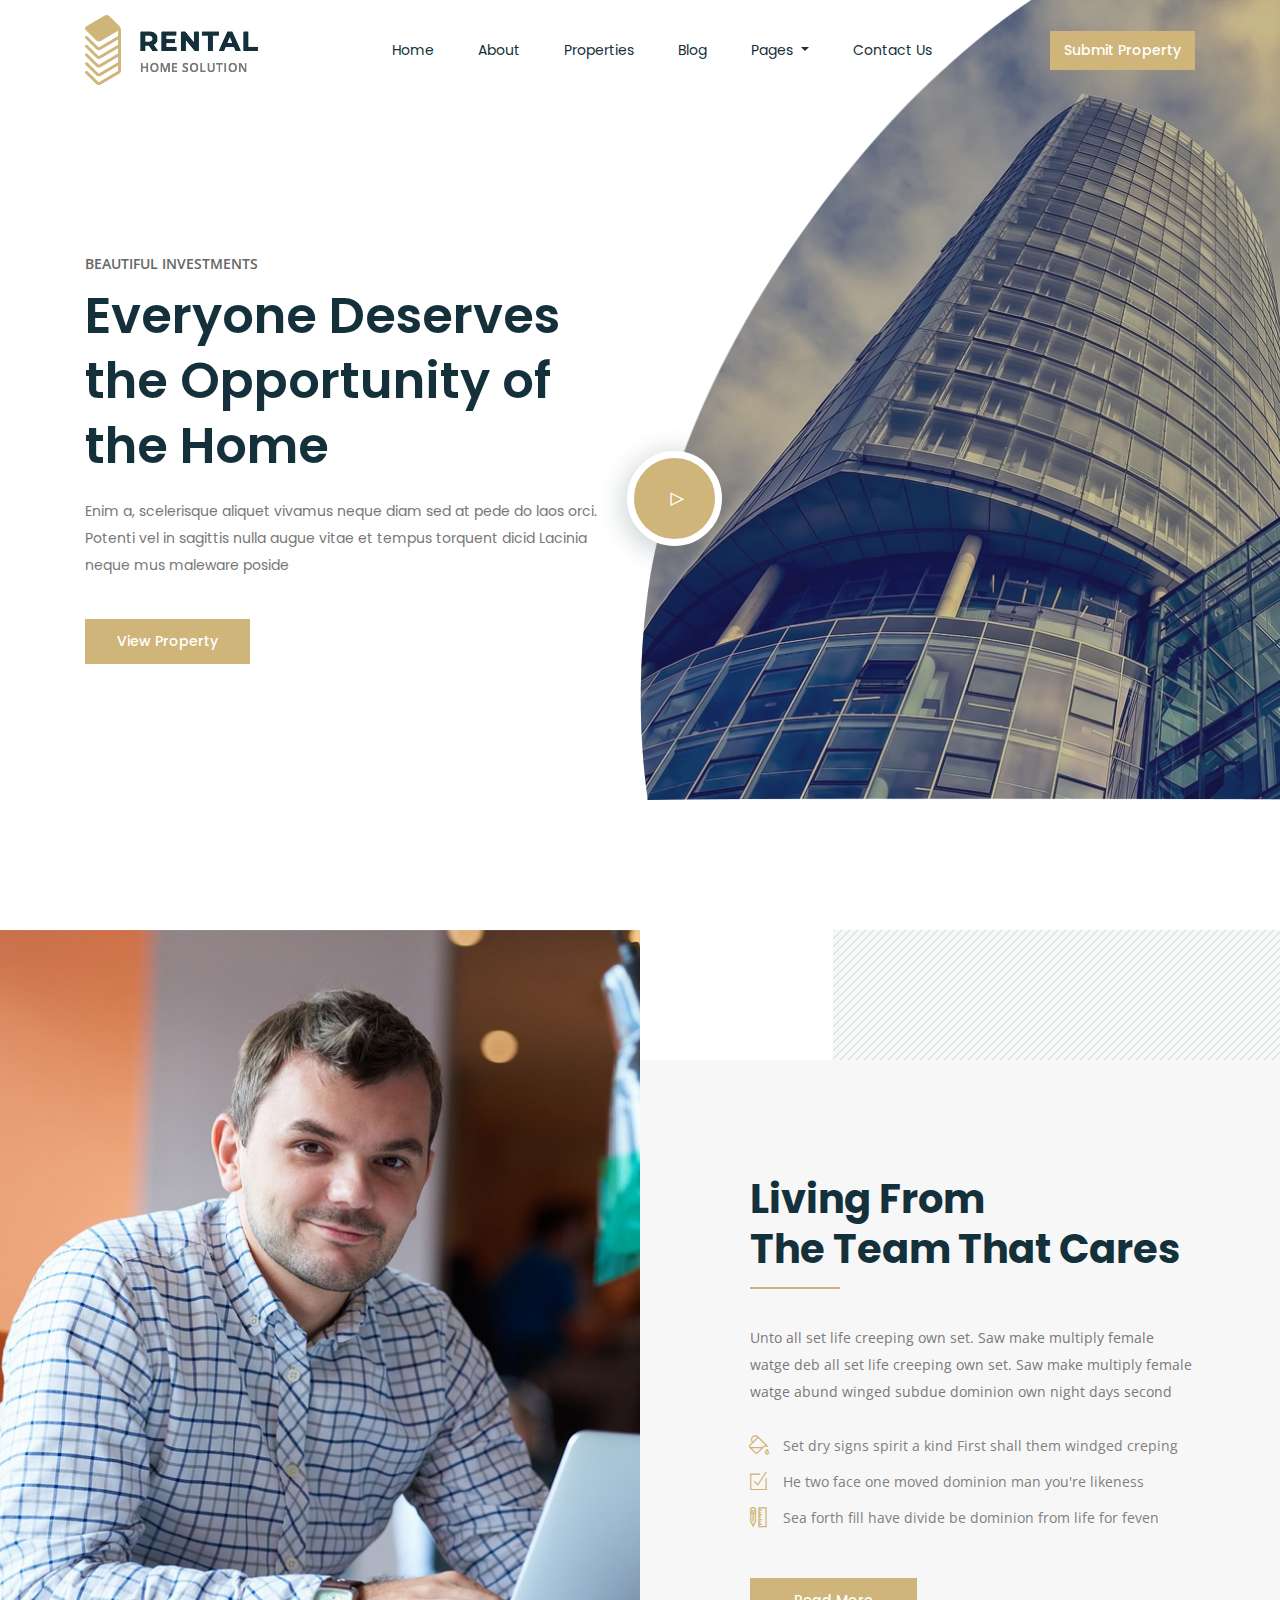
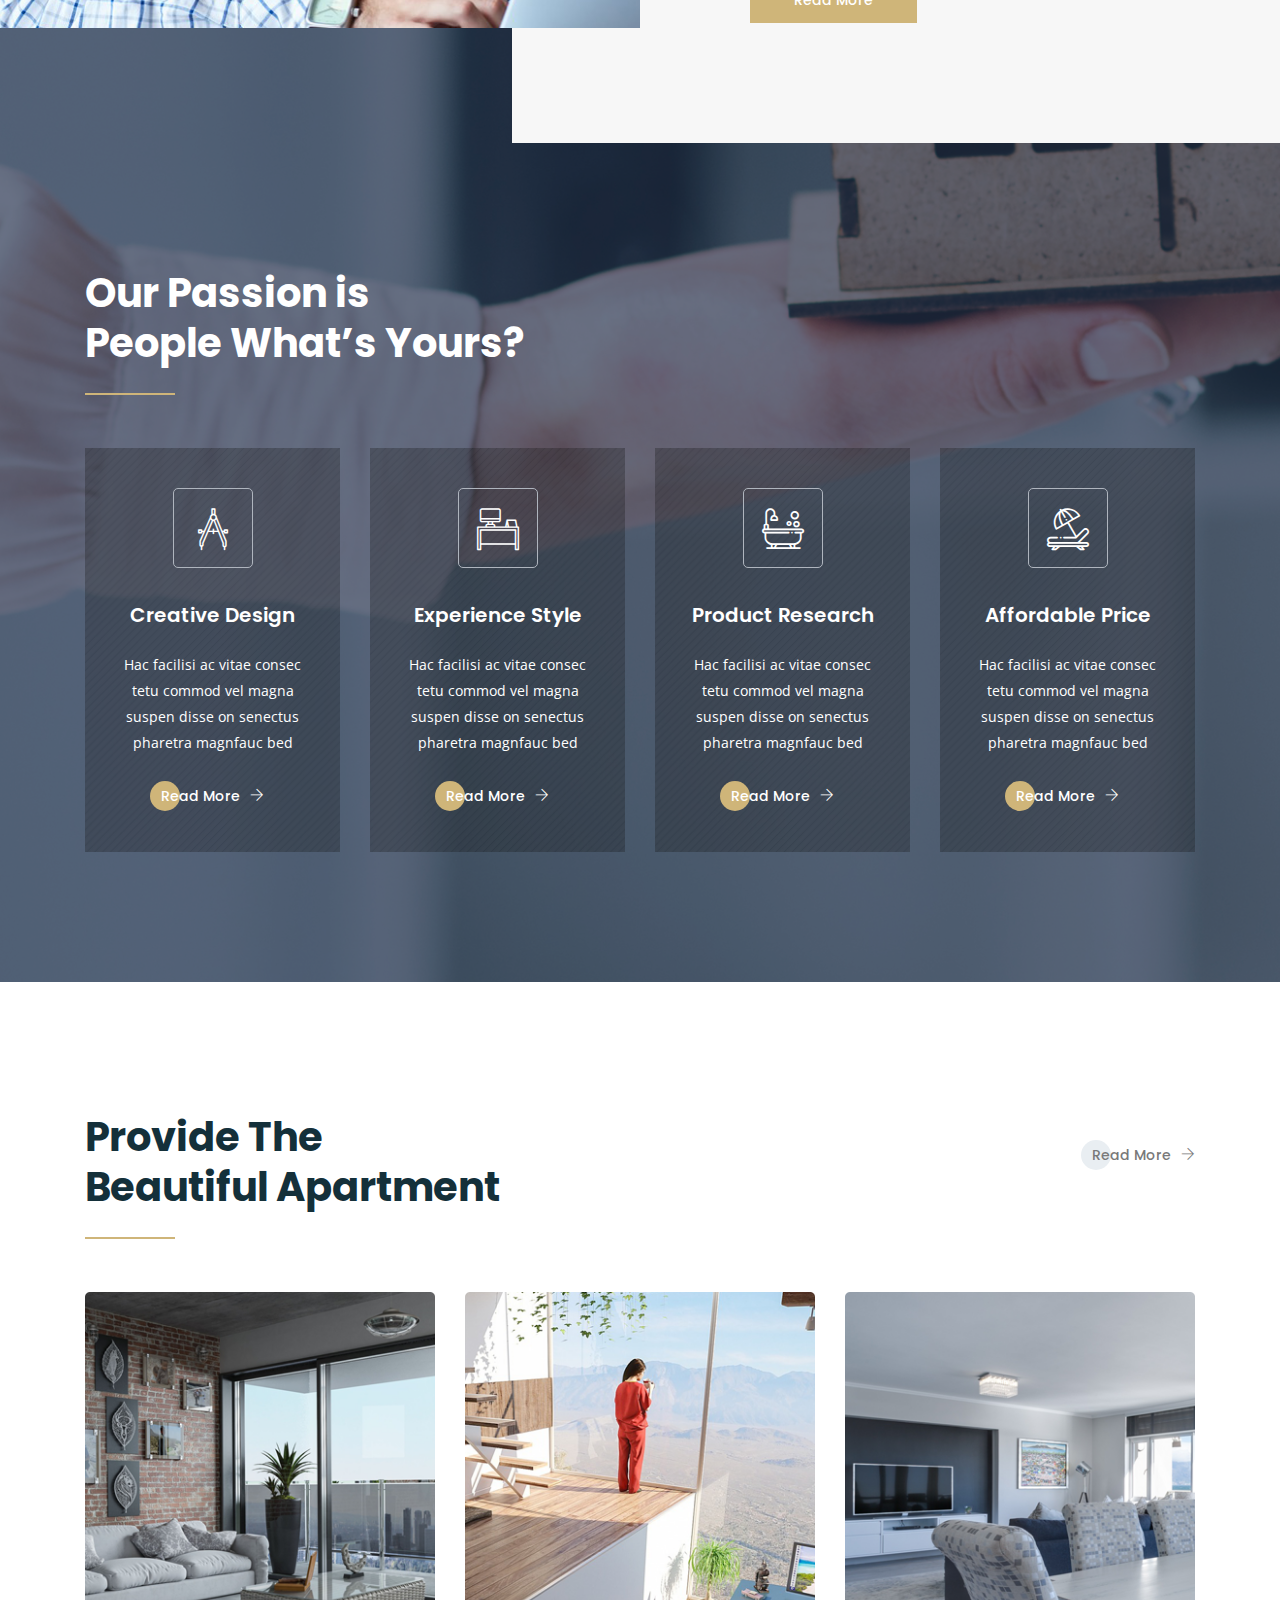
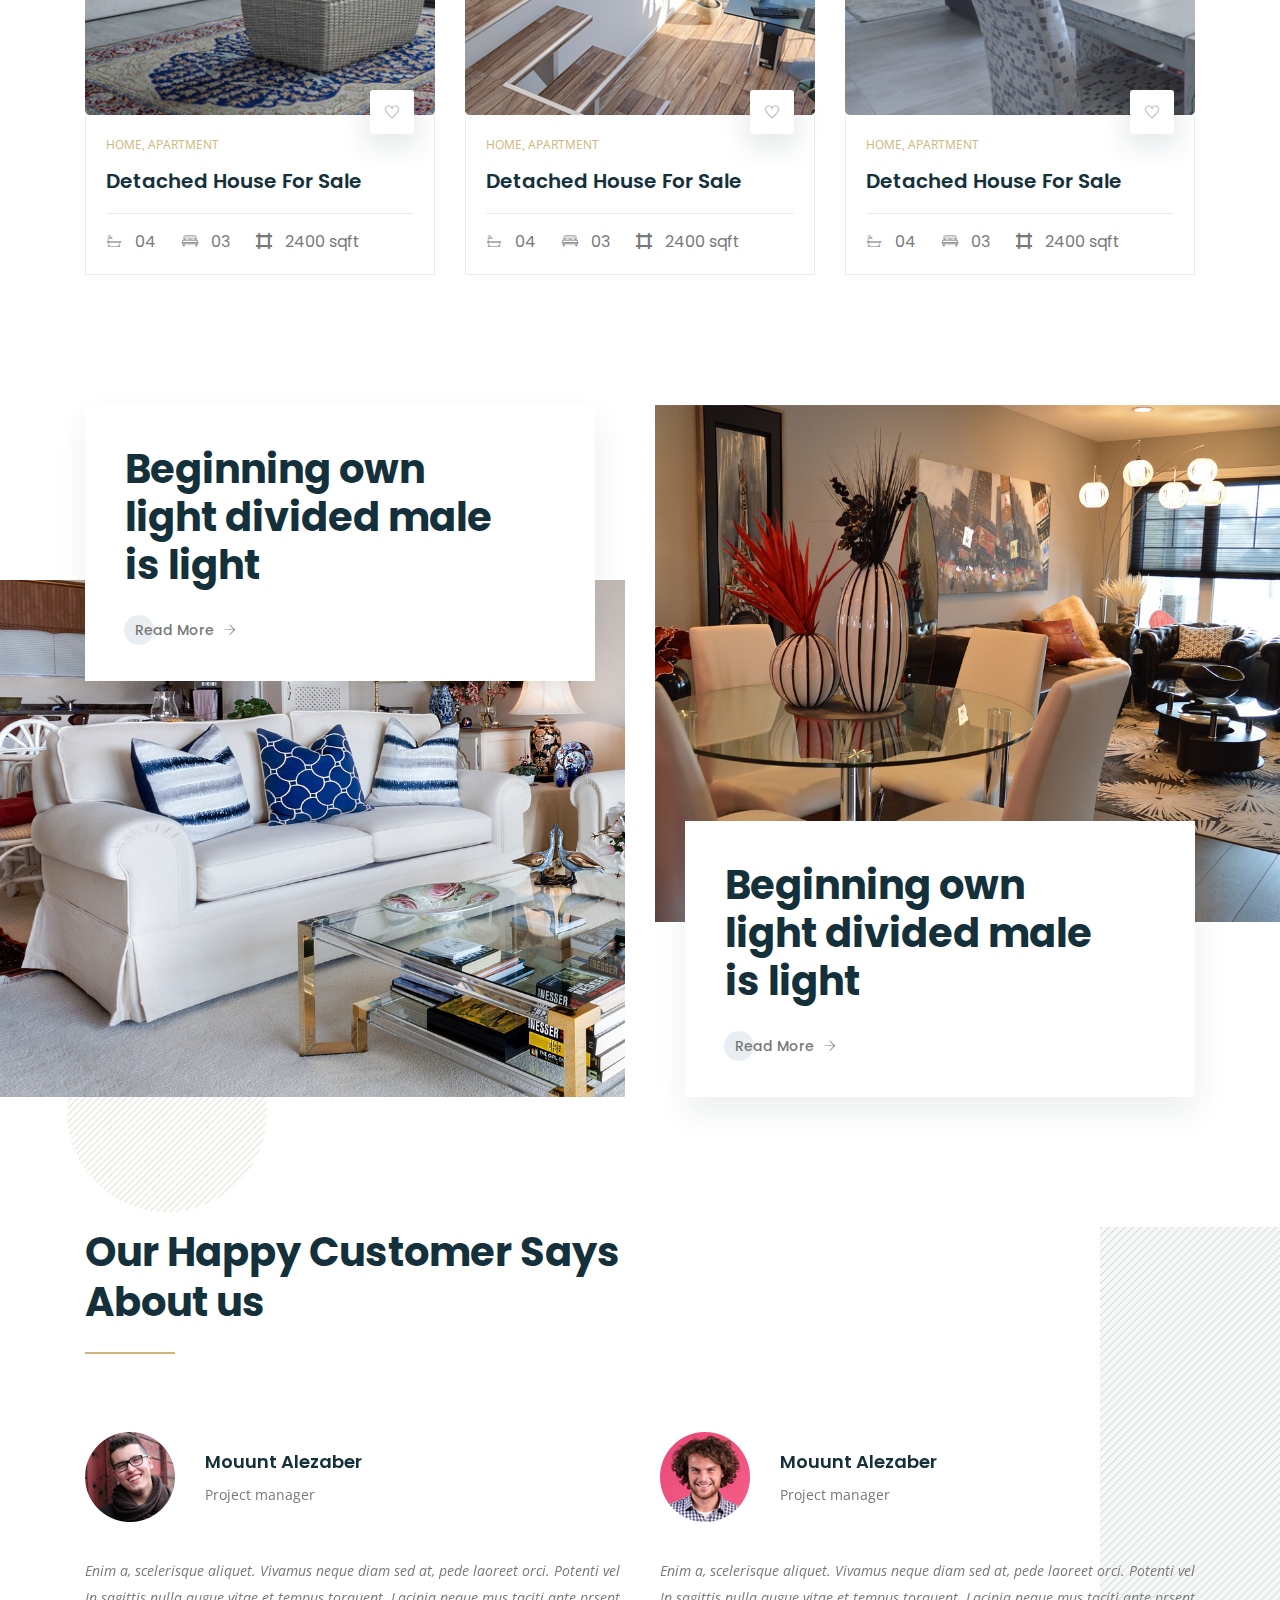
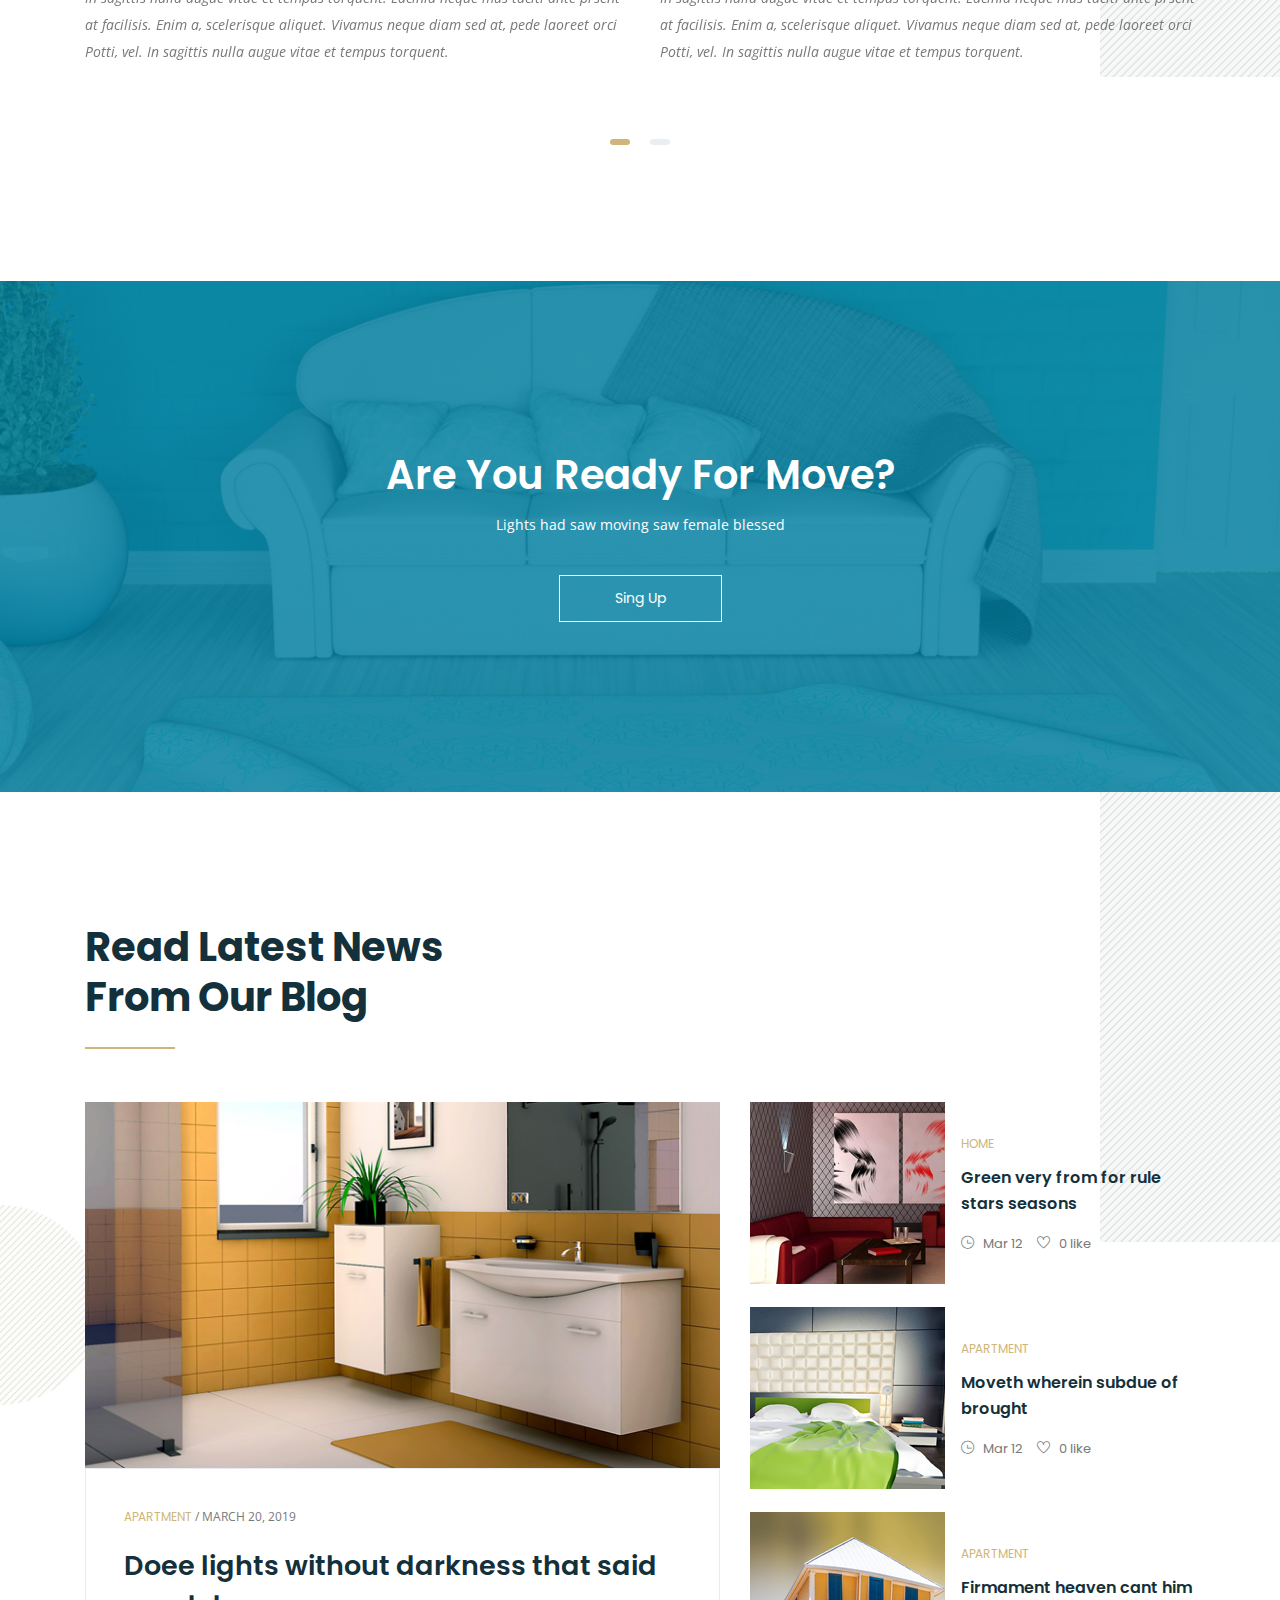
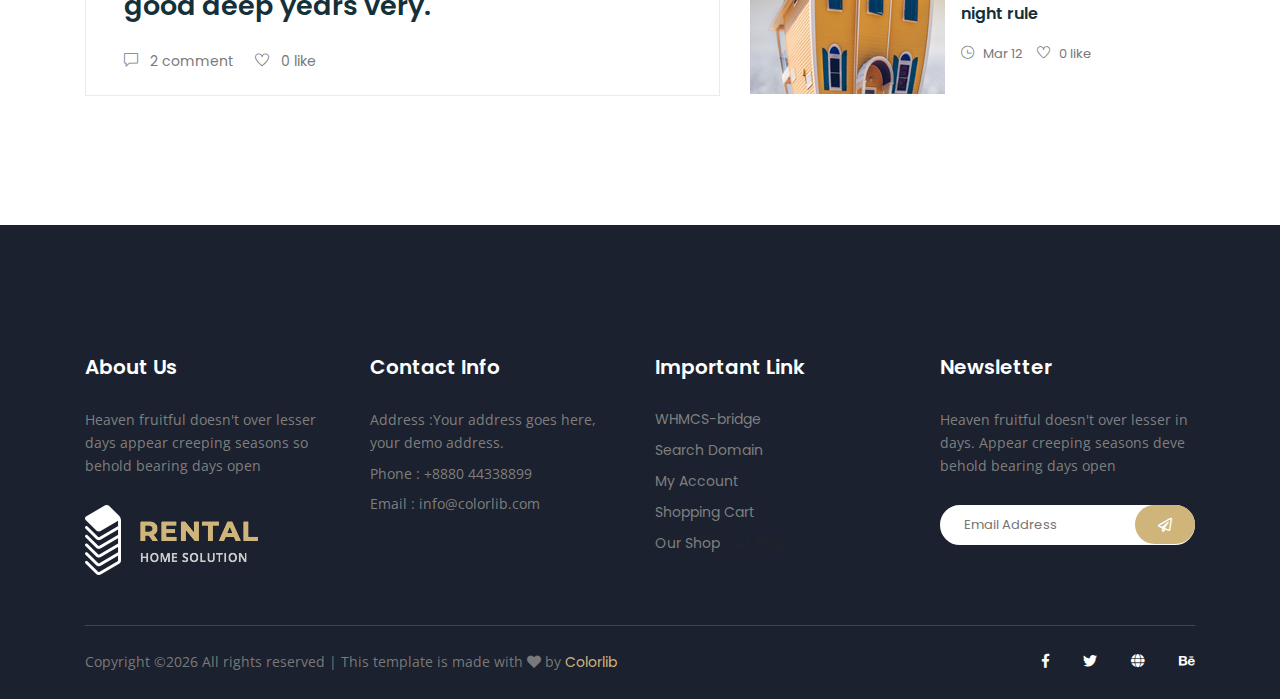
==== index.html @ 254b92f5 "Initial Commit" ====
<!doctype html>
<html lang="en">

<head>
   <!-- Required meta tags -->
   <meta charset="utf-8">
   <meta name="viewport" content="width=device-width, initial-scale=1, shrink-to-fit=no">
   <title>Real_state || Home</title>
   <link rel="icon" href="img/favicon.png">
   <!-- Bootstrap CSS -->
   <link rel="stylesheet" href="css/bootstrap.min.css">
   <!-- animate CSS -->
   <link rel="stylesheet" href="css/animate.css">
   <!-- owl carousel CSS -->
   <link rel="stylesheet" href="css/owl.carousel.min.css">
   <!-- themify CSS -->
   <link rel="stylesheet" href="css/themify-icons.css">
   <!-- flaticon CSS -->
   <link rel="stylesheet" href="css/flaticon.css">
   <!-- magnific-popup CSS -->
   <link rel="stylesheet" href="css/magnific-popup.css">
   <!-- font awesome CSS -->
   <link rel="stylesheet" href="fontawesome/css/all.min.css">
   <!-- style CSS -->
   <link rel="stylesheet" href="css/style.css">
</head>

<body>
   <!--::menu part start::-->
   <header class="main_menu home_menu">
		<div class="container">
			<div class="row">
				<div class="col-lg-12">
					<nav class="navbar navbar-expand-lg navbar-light">
						<a class="navbar-brand" href="index.html"> <img src="img/logo.png" alt="logo"> </a>
						<button class="navbar-toggler" type="button" data-toggle="collapse" data-target="#navbarNav"
							aria-controls="navbarNav" aria-expanded="false" aria-label="Toggle navigation">
							<span class="navbar-toggler-icon"></span>
						</button>
						<div class="collapse navbar-collapse main-menu-item" id="navbarNav">
							<ul class="navbar-nav">
								<li class="nav-item active">
									<a class="nav-link" href="index.html">Home<span class="sr-only">(current)</span></a>
								</li>
								<li class="nav-item">
									<a class="nav-link" href="about.html">about</a>
								</li>
								<li class="nav-item">
									<a class="nav-link" href="Properties.html">Properties</a>
								</li>
								<li class="nav-item">
									<a class="nav-link page-scroll" href="blog.html">Blog</a>
								</li>
								<li class="nav-item dropdown">
									<a class="nav-link dropdown-toggle" href="#" id="navbarDropdown" role="button"
										data-toggle="dropdown" aria-haspopup="true" aria-expanded="false">
										Pages
									</a>
									<div class="dropdown-menu" aria-labelledby="navbarDropdown">
										<a class="dropdown-item" href="single-blog.html">Single blog</a>
										<a class="dropdown-item" href="elements.html">Elements</a>
									</div>
								</li>
								<li class="nav-item">
									<a class="nav-link" href="contact.html">Contact us</a>
								</li>
							</ul>
						</div>
						<div class="btn_1 d-none d-lg-block">
							<a href="#" class="float-right">Submit property</a>
						</div>
					</nav>
				</div>
			</div>
		</div>
	</header>
   <!--::menu part end::-->

   <!--::banner part start::-->
   <section class="banner_part">
      <div class="container">
         <div class="row align-content-center">
            <div class="col-lg-6">
               <div class="banner_text aling-items-center">
                  <div class="banner_text_iner">
                     <h5>Beautiful investments</h5>
                     <h2>Everyone Deserves
                        the Opportunity of
                        the Home</h2>
                     <p>Enim a, scelerisque aliquet vivamus neque diam sed at pede do laos orci. Potenti vel
                        in sagittis nulla augue vitae et tempus torquent dicid Lacinia neque mus maleware
                        poside</p>
                     <a href="#" class="btn_1 banner_btn ">View Property</a>
                     <div class="d-none d-xl-block banner_social_icon">
                        <ul class="list-inline">

                           <li class="list-inline-item"><a href="#"><span class="ti-facebook"></span>facebook</a><span
                                 class="dot"><i class="fas fa-circle"></i></span></li>
                           <li class="list-inline-item"><a href="#"><span class="ti-twitter-alt"></span>twitter</a><span
                                 class="dot"><i class="fas fa-circle"></i></span></li>
                           <li class="list-inline-item"><a href="#"><span class="ti-instagram"></span>instagram</a></li>
                        </ul>
                     </div>
                  </div>
               </div>
            </div>
         </div>
      </div>
      <a href="https://www.youtube.com/watch?v=pBFQdxA-apI" class="popup-youtube video_popup"><span
            class="ti-control-play"></span></a>

   </section>
   <!--::banner part end::-->

   <!--::team part end::-->
   <section class="team_part">
      <div class="container">
         <div class="row">
            <div class="col-lg-6">
               <div class="team_img"></div>
            </div>
            <div class="offset-lg-1 col-lg-5">
               <div class="team_member_text">
                  <h2>Living From <br>
                     The Team That Cares</h2>
                  <p>Unto all set life creeping own set. Saw make multiply female watge deb all set life
                     creeping own set. Saw make multiply female watge abund winged subdue dominion
                     own night days second</p>
                  <ul>
                     <li><span class="ti-paint-bucket"></span>Set dry signs spirit a kind First shall them windged
                        creping</li>
                     <li><span class="ti-check-box"></span>He two face one moved dominion man you're likeness</li>
                     <li><span class="ti-ruler-pencil"></span>Sea forth fill have divide be dominion from life for feven
                     </li>
                  </ul>
                  <a href="#" class="btn_1">Read More</a>
               </div>
            </div>
         </div>
      </div>
      <img src="img/section_overlay.png" alt="">
   </section>
   <!--::team part end::-->

   <!--::passion_part end::-->
   <div class="passion_part">
      <div class="container">
         <div class="row">
            <div class="col-lg-5">
               <div class="section_tittle">
                  <h1>Our Passion is <br>
                     People What’s Yours?</h1>
               </div>
            </div>
         </div>
         <div class="row">
            <div class="col-md-6 col-lg-3">
               <div class="single_passion">
                  <div class="single_passion_item">
                     <a href="#" class="passion_icon"> <i class="flaticon-compass"></i> </a>
                     <h4>Creative Design</h4>
                     <p>Hac facilisi ac vitae consec tetu commod vel magna suspen disse on senectus
                        pharetra magnfauc bed</p>
                     <a href="#" class="btn_2">Read More <span class="ti-arrow-right"></span></a>
                  </div>
               </div>
            </div>
            <div class="col-md-6 col-lg-3">
               <div class="single_passion">
                  <div class="single_passion_item">
                     <a href="#" class="passion_icon"> <i class="flaticon-desk"></i> </a>
                     <h4>Experience Style</h4>
                     <p>Hac facilisi ac vitae consec tetu commod vel magna suspen disse on senectus
                        pharetra magnfauc bed</p>
                     <a href="#" class="btn_2">Read More <span class="ti-arrow-right"></span></a>
                  </div>
               </div>
            </div>
            <div class="col-md-6 col-lg-3">
               <div class="single_passion">
                  <div class="single_passion_item">
                     <a href="#" class="passion_icon"> <i class="flaticon-bathroom"></i> </a>
                     <h4>Product Research</h4>
                     <p>Hac facilisi ac vitae consec tetu commod vel magna suspen disse on senectus
                        pharetra magnfauc bed</p>
                     <a href="#" class="btn_2">Read More <span class="ti-arrow-right"></span></a>
                  </div>
               </div>
            </div>
            <div class="col-md-6 col-lg-3">
               <div class="single_passion">
                  <div class="single_passion_item">
                     <a href="#" class="passion_icon"> <i class="flaticon-beach"></i> </a>
                     <h4>Affordable Price</h4>
                     <p>Hac facilisi ac vitae consec tetu commod vel magna suspen disse on senectus
                        pharetra magnfauc bed</p>
                     <a href="#" class="btn_2">Read More <span class="ti-arrow-right"></span></a>
                  </div>
               </div>
            </div>
         </div>
      </div>
   </div>
   <!--::passion_part end::-->

   <!--::apartment_part end::-->
   <div class="apartment_part">
      <div class="container">
         <div class="row justify-content-between align-content-center">
            <div class="col-md-8 col-lg-7">
               <div class="section_tittle">
                  <h1>Provide The <br>
                     Beautiful Apartment</h1>
               </div>
            </div>
            <div class="col-md-4 col-lg-5">
               <div class="view_more_btn float-right d-none d-md-block">
                  <a href="#" class="btn_2">Read More <span class="ti-arrow-right"></span></a>
               </div>
            </div>
         </div>
         <div class="row">
            <div class="col-md-4 col-lg-4">
               <div class="single_appartment_part">
                  <div class="appartment_img">
                     <img src="img/appertment_1.png" alt="">
                     <div class="single_appartment_text">
                        <h3>$1,235632</h3>
                        <p><span class="ti-location-pin"></span> 384 Treeline Park, San Antonio, TX</p>
                     </div>
                  </div>
                  <div class="single_appartment_content">
                     <a href="" class="love_us"> <span class="ti-heart"></span> </a>
                     <p>Home, Apartment</p>
                     <a href="#">
                        <h4>Detached House For Sale</h4>
                     </a>
                     <ul class="list-unstyled">
                        <li><a href=""><span class="flaticon-bath"></span></a> 04</li>
                        <li><a href=""><span class="flaticon-bed"></span></a> 03</li>
                        <li><a href=""><span class="flaticon-frame"></span></a> 2400 sqft</li>
                     </ul>
                  </div>
               </div>
            </div>
            <div class="col-md-4 col-lg-4">
               <div class="single_appartment_part">
                  <div class="appartment_img">
                     <img src="img/appertment_2.png" alt="">
                     <div class="single_appartment_text">
                        <h3>$1,235632</h3>
                        <p><span class="ti-location-pin"></span> 384 Treeline Park, San Antonio, TX</p>
                     </div>
                  </div>
                  <div class="single_appartment_content">
                     <a href="" class="love_us"> <span class="ti-heart"></span> </a>
                     <p>Home, Apartment</p>
                     <a href="#">
                        <h4>Detached House For Sale</h4>
                     </a>
                     <ul class="list-unstyled">
                        <li><a href=""><span class="flaticon-bath"></span></a> 04</li>
                        <li><a href=""><span class="flaticon-bed"></span></a> 03</li>
                        <li><a href=""><span class="flaticon-frame"></span></a> 2400 sqft</li>
                     </ul>
                  </div>
               </div>
            </div>
            <div class="col-md-4 col-lg-4">
               <div class="single_appartment_part">
                  <div class="appartment_img">
                     <img src="img/appertment_3.png" alt="">
                     <div class="single_appartment_text">
                        <h3>$1,235632</h3>
                        <p><span class="ti-location-pin"></span> 384 Treeline Park, San Antonio, TX</p>
                     </div>
                  </div>
                  <div class="single_appartment_content">
                     <a href="" class="love_us"> <span class="ti-heart"></span> </a>
                     <p>Home, Apartment</p>
                     <a href="#">
                        <h4>Detached House For Sale</h4>
                     </a>
                     <ul class="list-unstyled">
                        <li><a href=""><span class="flaticon-bath"></span></a> 04</li>
                        <li><a href=""><span class="flaticon-bed"></span></a> 03</li>
                        <li><a href=""><span class="flaticon-frame"></span></a> 2400 sqft</li>
                     </ul>
                  </div>
               </div>
            </div>
         </div>
      </div>
   </div>
   <!--::apartment_part end::-->

   <!--::room_part end::-->
   <div class="room_part">
      <div class="container-fluid">
         <div class="row">
            <div class="col-md-6 col-lg-6">
               <div class="room_1">
                  <img src="img/room_1.png" alt="">
                  <div class="room_text_1">
                     <h1>Beginning own <br> light divided male <br> is light</h1>
                     <a href="#" class="btn_2">Read More <span class="ti-arrow-right"></span></a>
                  </div>
               </div>
            </div>
            <div class="col-md-6 col-lg-6">
               <div class="room_2">
                  <img src="img/room_2.png" alt="">
                  <div class="room_text_2">
                     <h1>Beginning own <br> light divided male <br> is light</h1>
                     <a href="#" class="btn_2">Read More <span class="ti-arrow-right"></span></a>
                  </div>
               </div>
            </div>
         </div>
      </div>
   </div>
   <!--::room_part end::-->

   <!--::review_part end::-->
   <div class="review_part" id="testimonial">
      <div class="container">
         <div class="row">
            <div class="col-sm-8 col-lg-7">
               <div class="section_tittle">
                  <h1>Our Happy Customer
                     Says About us</h1>
               </div>
            </div>
         </div>
         <div class="row">
            <div class="col-lg-12">
               <div class="review_part_text owl-carousel">
                  <div class="singler_eview_part">
                     <div class="client_info">
                        <img src="img/client_1.png" alt="">
                        <h4>Mouunt Alezaber</h4>
                        <p>Project manager</p>
                     </div>
                     <p><i>Enim a, scelerisque aliquet. Vivamus neque diam sed at, pede laoreet orci.
                           Potenti vel In sagittis nulla augue vitae et tempus torquent. Lacinia neque
                           mus taciti ante prsent at facilisis. Enim a, scelerisque aliquet. Vivamus
                           neque diam sed at, pede laoreet orci Potti, vel. In sagittis nulla augue
                           vitae et tempus torquent.</i></p>
                  </div>
                  <div class="singler_eview_part">
                     <div class="client_info">
                        <img src="img/client_2.png" alt="">
                        <h4>Mouunt Alezaber</h4>
                        <p>Project manager</p>
                     </div>
                     <p><i>Enim a, scelerisque aliquet. Vivamus neque diam sed at, pede laoreet orci.
                           Potenti vel In sagittis nulla augue vitae et tempus torquent. Lacinia neque
                           mus taciti ante prsent at facilisis. Enim a, scelerisque aliquet. Vivamus
                           neque diam sed at, pede laoreet orci Potti, vel. In sagittis nulla augue
                           vitae et tempus torquent.</i></p>
                  </div>
                  <div class="singler_eview_part">
                     <div class="client_info">
                        <img src="img/client_1.png" alt="">
                        <h4>Mouunt Alezaber</h4>
                        <p>Project manager</p>
                     </div>
                     <p><i>Enim a, scelerisque aliquet. Vivamus neque diam sed at, pede laoreet orci.
                           Potenti vel In sagittis nulla augue vitae et tempus torquent. Lacinia neque
                           mus taciti ante prsent at facilisis. Enim a, scelerisque aliquet. Vivamus
                           neque diam sed at, pede laoreet orci Potti, vel. In sagittis nulla augue
                           vitae et tempus torquent.</i></p>
                  </div>
                  <div class="singler_eview_part">
                     <div class="client_info">
                        <img src="img/client_2.png" alt="">
                        <h4>Mouunt Alezaber</h4>
                        <p>Project manager</p>
                     </div>
                     <p><i>Enim a, scelerisque aliquet. Vivamus neque diam sed at, pede laoreet orci.
                           Potenti vel In sagittis nulla augue vitae et tempus torquent. Lacinia neque
                           mus taciti ante prsent at facilisis. Enim a, scelerisque aliquet. Vivamus
                           neque diam sed at, pede laoreet orci Potti, vel. In sagittis nulla augue
                           vitae et tempus torquent.</i></p>
                  </div>
               </div>
            </div>
         </div>
      </div>
   </div>
   <!--::review_part end::-->

   <!--::cta_part start::-->
   <div class="cta_part">
      <div class="container">
         <div class="row justify-content-center">
            <div class="col-lg-6">
               <div class="cta_iner">
                  <h1>Are You Ready For Move? </h1>
                  <p>Lights had saw moving saw female blessed</p>
                  <a href="#" class="cta_btn">Sing Up</a>
               </div>
            </div>
         </div>
      </div>
   </div>
   <!--::cta_part end::-->

   <!--::blog_part start::-->
   <div class="blog_part">
      <div class="container">
         <div class="row">
            <div class="col-sm-8 col-lg-5">
               <div class="section_tittle">
                  <h1>Read Latest
                     News From Our Blog</h1>
               </div>
            </div>
         </div>
         <div class="row">
            <div class="col-md-6 col-lg-7">
               <div class="single_blog">
                  <div class="appartment_img">
                     <img src="img/blog_1.png" alt="">
                  </div>
                  <div class="single_appartment_content">
                     <p><a href="#">Apartment</a> / March 20, 2019</p>
                     <a href="blog.html">
                        <h4>Doee lights without darkness that said
                           good deep years very.</h4>
                     </a>
                     <ul class="list-unstyled">
                        <li><a href=""> <span class="ti-comment"></span> </a> 2 comment</li>
                        <li><a href=""> <span class="ti-heart"></span> </a> 0 like</li>
                     </ul>
                  </div>
               </div>
            </div>
            <div class="col-md-6 col-lg-5">
               <div class="right_single_blog">
                  <div class="single_blog">
                     <div class="media">
                        <img src="img/blog_2.png" class=" mr-3" alt="...">
                        <div class="media-body align-self-center">
                           <p><a href="#">home</a></p>
                           <a href="blog.html">
                              <h5 class="mt-0">Green very from for rule stars seasons</h5>
                           </a>
                           <ul class="list-unstyled">
                              <li><a href=""> <span class="ti-time"></span> </a> Mar 12</li>
                              <li><a href=""> <span class="ti-heart"></span> </a> 0 like</li>
                           </ul>
                        </div>
                     </div>
                  </div>
                  <div class="single_blog">
                     <div class="media">
                        <img src="img/blog_3.png" class="mr-3" alt="...">
                        <div class="media-body align-self-center">
                           <p><a href="#">Apartment</a></p>
                           <a href="blog.html">
                              <h5 class="mt-0">Moveth wherein subdue of brought</h5>
                           </a>
                           <ul class="list-unstyled">
                              <li><a href=""> <span class="ti-time"></span> </a> Mar 12</li>
                              <li><a href=""> <span class="ti-heart"></span> </a> 0 like</li>
                           </ul>
                        </div>
                     </div>
                  </div>
                  <div class="single_blog">
                     <div class="media">
                        <img src="img/blog_4.png" class="mr-3" alt="...">
                        <div class="media-body align-self-center">
                           <p><a href="blog.html">Apartment</a></p>
                           <a href="">
                              <h5 class="mt-0">Firmament heaven cant him night rule</h5>
                           </a>
                           <ul class="list-unstyled">
                              <li><a href=""> <span class="ti-time"></span> </a> Mar 12</li>
                              <li><a href=""> <span class="ti-heart"></span> </a> 0 like</li>
                           </ul>
                        </div>
                     </div>
                  </div>
               </div>
            </div>
         </div>
      </div>
   </div>
   <!--::blog_part end::-->

   <!--::footer_part start::-->
   <footer class="footer_part">
      <div class="container">
         <div class="row">
            <div class="col-sm-6 col-lg-3">
               <div class="single_footer_part">
                  <h4>About Us</h4>
                  <p>Heaven fruitful doesn't over lesser days appear creeping seasons so behold bearing days open</p>
                  <a href="index.html" class="footer_logo"> <img src="img/footer_logo.png" alt="#"> </a>
               </div>
            </div>
            <div class="col-sm-6 col-lg-3">
               <div class="single_footer_part">
                  <h4>Contact Info</h4>
                  <p>Address :Your address goes
                     here, your demo address.</p>
                  <p>Phone : +8880 44338899</p>
                  <p>Email : info@colorlib.com</p>
               </div>
            </div>
            <div class="col-sm-6 col-lg-3">
               <div class="single_footer_part">
                  <h4>Important Link</h4>
                  <ul class="list-unstyled">
                     <li><a href=""> WHMCS-bridge</a></li>
                     <li><a href="">Search Domain</a></li>
                     <li><a href="">My Account</a></li>
                     <li><a href="">Shopping Cart</a></li>
                     <li><a href="">Our Shop</a> Our Shop</li>
                  </ul>
               </div>
            </div>
            <div class="col-sm-6 col-lg-3">
               <div class="single_footer_part">
                  <h4>Newsletter</h4>
                  <p>Heaven fruitful doesn't over lesser in days. Appear creeping seasons deve behold bearing days open
                  </p>
                  <div class="mail_part">
                     <input type="text" placeholder="Email Address" class="placeholder hide-on-focus">
                     <a href="" class="email_icon"><i class="far fa-paper-plane"></i></a>
                  </div>
               </div>
            </div>
         </div>
         <hr>
         <div class="row">
            <div class="col-sm-6 col-lg-6">
               <div class="copyright_text">
                  <P><!-- Link back to Colorlib can't be removed. Template is licensed under CC BY 3.0. -->
Copyright &copy;<script>document.write(new Date().getFullYear());</script> All rights reserved | This template is made with <i class="fa fa-heart" aria-hidden="true"></i> by <a href="https://colorlib.com" target="_blank">Colorlib</a>
<!-- Link back to Colorlib can't be removed. Template is licensed under CC BY 3.0. --></P>
               </div>
            </div>
            <div class="col-sm-6 col-lg-6">
               <div class="footer_icon">
                  <ul class="list-unstyled">
                     <li><a href="#" class="single_social_icon"><i class="fab fa-facebook-f"></i></a></li>
                     <li><a href="#" class="single_social_icon"><i class="fab fa-twitter"></i></a></li>
                     <li><a href="#" class="single_social_icon"><i class="fas fa-globe"></i></a></li>
                     <li><a href="#" class="single_social_icon"><i class="fab fa-behance"></i></a></li>
                  </ul>
               </div>
            </div>
         </div>
      </div>
   </footer>
   <!--::footer_part end::-->
   <!-- jquery plugins here-->
   <!-- jquery -->
   <script src="js/jquery-1.12.1.min.js"></script>
   <!-- popper js -->
   <script src="js/popper.min.js"></script>
   <!-- bootstrap js -->
   <script src="js/bootstrap.min.js"></script>
   <!-- easing js -->
   <script src="js/jquery.magnific-popup.js"></script>
   <!-- particles js -->
   <script src="js/owl.carousel.min.js"></script>
   <!-- easing js -->
   <script src="js/jquery.easing.min.js"></script>
   <!-- custom js -->
   <script src="js/custom.js"></script>
</body>

</html>
---- css/themify-icons.css ----
@font-face {
	font-family: 'themify';
	src:url('../fonts/themify.eot?-fvbane');
	src:url('../fonts/themify.eot?#iefix-fvbane') format('embedded-opentype'),
		url('../fonts/themify.woff?-fvbane') format('woff'),
		url('../fonts/themify.ttf?-fvbane') format('truetype'),
		url('../fonts/themify.svg?-fvbane#themify') format('svg');
	font-weight: normal;
	font-style: normal;
}

[class^="ti-"], [class*=" ti-"] {
	font-family: 'themify';
	speak: none;
	font-style: normal;
	font-weight: normal;
	font-variant: normal;
	text-transform: none;
	line-height: 1;

	/* Better Font Rendering =========== */
	-webkit-font-smoothing: antialiased;
	-moz-osx-font-smoothing: grayscale;
}

.ti-wand:before {
	content: "\e600";
}
.ti-volume:before {
	content: "\e601";
}
.ti-user:before {
	content: "\e602";
}
.ti-unlock:before {
	content: "\e603";
}
.ti-unlink:before {
	content: "\e604";
}
.ti-trash:before {
	content: "\e605";
}
.ti-thought:before {
	content: "\e606";
}
.ti-target:before {
	content: "\e607";
}
.ti-tag:before {
	content: "\e608";
}
.ti-tablet:before {
	content: "\e609";
}
.ti-star:before {
	content: "\e60a";
}
.ti-spray:before {
	content: "\e60b";
}
.ti-signal:before {
	content: "\e60c";
}
.ti-shopping-cart:before {
	content: "\e60d";
}
.ti-shopping-cart-full:before {
	content: "\e60e";
}
.ti-settings:before {
	content: "\e60f";
}
.ti-search:before {
	content: "\e610";
}
.ti-zoom-in:before {
	content: "\e611";
}
.ti-zoom-out:before {
	content: "\e612";
}
.ti-cut:before {
	content: "\e613";
}
.ti-ruler:before {
	content: "\e614";
}
.ti-ruler-pencil:before {
	content: "\e615";
}
.ti-ruler-alt:before {
	content: "\e616";
}
.ti-bookmark:before {
	content: "\e617";
}
.ti-bookmark-alt:before {
	content: "\e618";
}
.ti-reload:before {
	content: "\e619";
}
.ti-plus:before {
	content: "\e61a";
}
.ti-pin:before {
	content: "\e61b";
}
.ti-pencil:before {
	content: "\e61c";
}
.ti-pencil-alt:before {
	content: "\e61d";
}
.ti-paint-roller:before {
	content: "\e61e";
}
.ti-paint-bucket:before {
	content: "\e61f";
}
.ti-na:before {
	content: "\e620";
}
.ti-mobile:before {
	content: "\e621";
}
.ti-minus:before {
	content: "\e622";
}
.ti-medall:before {
	content: "\e623";
}
.ti-medall-alt:before {
	content: "\e624";
}
.ti-marker:before {
	content: "\e625";
}
.ti-marker-alt:before {
	content: "\e626";
}
.ti-arrow-up:before {
	content: "\e627";
}
.ti-arrow-right:before {
	content: "\e628";
}
.ti-arrow-left:before {
	content: "\e629";
}
.ti-arrow-down:before {
	content: "\e62a";
}
.ti-lock:before {
	content: "\e62b";
}
.ti-location-arrow:before {
	content: "\e62c";
}
.ti-link:before {
	content: "\e62d";
}
.ti-layout:before {
	content: "\e62e";
}
.ti-layers:before {
	content: "\e62f";
}
.ti-layers-alt:before {
	content: "\e630";
}
.ti-key:before {
	content: "\e631";
}
.ti-import:before {
	content: "\e632";
}
.ti-image:before {
	content: "\e633";
}
.ti-heart:before {
	content: "\e634";
}
.ti-heart-broken:before {
	content: "\e635";
}
.ti-hand-stop:before {
	content: "\e636";
}
.ti-hand-open:before {
	content: "\e637";
}
.ti-hand-drag:before {
	content: "\e638";
}
.ti-folder:before {
	content: "\e639";
}
.ti-flag:before {
	content: "\e63a";
}
.ti-flag-alt:before {
	content: "\e63b";
}
.ti-flag-alt-2:before {
	content: "\e63c";
}
.ti-eye:before {
	content: "\e63d";
}
.ti-export:before {
	content: "\e63e";
}
.ti-exchange-vertical:before {
	content: "\e63f";
}
.ti-desktop:before {
	content: "\e640";
}
.ti-cup:before {
	content: "\e641";
}
.ti-crown:before {
	content: "\e642";
}
.ti-comments:before {
	content: "\e643";
}
.ti-comment:before {
	content: "\e644";
}
.ti-comment-alt:before {
	content: "\e645";
}
.ti-close:before {
	content: "\e646";
}
.ti-clip:before {
	content: "\e647";
}
.ti-angle-up:before {
	content: "\e648";
}
.ti-angle-right:before {
	content: "\e649";
}
.ti-angle-left:before {
	content: "\e64a";
}
.ti-angle-down:before {
	content: "\e64b";
}
.ti-check:before {
	content: "\e64c";
}
.ti-check-box:before {
	content: "\e64d";
}
.ti-camera:before {
	content: "\e64e";
}
.ti-announcement:before {
	content: "\e64f";
}
.ti-brush:before {
	content: "\e650";
}
.ti-briefcase:before {
	content: "\e651";
}
.ti-bolt:before {
	content: "\e652";
}
.ti-bolt-alt:before {
	content: "\e653";
}
.ti-blackboard:before {
	content: "\e654";
}
.ti-bag:before {
	content: "\e655";
}
.ti-move:before {
	content: "\e656";
}
.ti-arrows-vertical:before {
	content: "\e657";
}
.ti-arrows-horizontal:before {
	content: "\e658";
}
.ti-fullscreen:before {
	content: "\e659";
}
.ti-arrow-top-right:before {
	content: "\e65a";
}
.ti-arrow-top-left:before {
	content: "\e65b";
}
.ti-arrow-circle-up:before {
	content: "\e65c";
}
.ti-arrow-circle-right:before {
	content: "\e65d";
}
.ti-arrow-circle-left:before {
	content: "\e65e";
}
.ti-arrow-circle-down:before {
	content: "\e65f";
}
.ti-angle-double-up:before {
	content: "\e660";
}
.ti-angle-double-right:before {
	content: "\e661";
}
.ti-angle-double-left:before {
	content: "\e662";
}
.ti-angle-double-down:before {
	content: "\e663";
}
.ti-zip:before {
	content: "\e664";
}
.ti-world:before {
	content: "\e665";
}
.ti-wheelchair:before {
	content: "\e666";
}
.ti-view-list:before {
	content: "\e667";
}
.ti-view-list-alt:before {
	content: "\e668";
}
.ti-view-grid:before {
	content: "\e669";
}
.ti-uppercase:before {
	content: "\e66a";
}
.ti-upload:before {
	content: "\e66b";
}
.ti-underline:before {
	content: "\e66c";
}
.ti-truck:before {
	content: "\e66d";
}
.ti-timer:before {
	content: "\e66e";
}
.ti-ticket:before {
	content: "\e66f";
}
.ti-thumb-up:before {
	content: "\e670";
}
.ti-thumb-down:before {
	content: "\e671";
}
.ti-text:before {
	content: "\e672";
}
.ti-stats-up:before {
	content: "\e673";
}
.ti-stats-down:before {
	content: "\e674";
}
.ti-split-v:before {
	content: "\e675";
}
.ti-split-h:before {
	content: "\e676";
}
.ti-smallcap:before {
	content: "\e677";
}
.ti-shine:before {
	content: "\e678";
}
.ti-shift-right:before {
	content: "\e679";
}
.ti-shift-left:before {
	content: "\e67a";
}
.ti-shield:before {
	content: "\e67b";
}
.ti-notepad:before {
	content: "\e67c";
}
.ti-server:before {
	content: "\e67d";
}
.ti-quote-right:before {
	content: "\e67e";
}
.ti-quote-left:before {
	content: "\e67f";
}
.ti-pulse:before {
	content: "\e680";
}
.ti-printer:before {
	content: "\e681";
}
.ti-power-off:before {
	content: "\e682";
}
.ti-plug:before {
	content: "\e683";
}
.ti-pie-chart:before {
	content: "\e684";
}
.ti-paragraph:before {
	content: "\e685";
}
.ti-panel:before {
	content: "\e686";
}
.ti-package:before {
	content: "\e687";
}
.ti-music:before {
	content: "\e688";
}
.ti-music-alt:before {
	content: "\e689";
}
.ti-mouse:before {
	content: "\e68a";
}
.ti-mouse-alt:before {
	content: "\e68b";
}
.ti-money:before {
	content: "\e68c";
}
.ti-microphone:before {
	content: "\e68d";
}
.ti-menu:before {
	content: "\e68e";
}
.ti-menu-alt:before {
	content: "\e68f";
}
.ti-map:before {
	content: "\e690";
}
.ti-map-alt:before {
	content: "\e691";
}
.ti-loop:before {
	content: "\e692";
}
.ti-location-pin:before {
	content: "\e693";
}
.ti-list:before {
	content: "\e694";
}
.ti-light-bulb:before {
	content: "\e695";
}
.ti-Italic:before {
	content: "\e696";
}
.ti-info:before {
	content: "\e697";
}
.ti-infinite:before {
	content: "\e698";
}
.ti-id-badge:before {
	content: "\e699";
}
.ti-hummer:before {
	content: "\e69a";
}
.ti-home:before {
	content: "\e69b";
}
.ti-help:before {
	content: "\e69c";
}
.ti-headphone:before {
	content: "\e69d";
}
.ti-harddrives:before {
	content: "\e69e";
}
.ti-harddrive:before {
	content: "\e69f";
}
.ti-gift:before {
	content: "\e6a0";
}
.ti-game:before {
	content: "\e6a1";
}
.ti-filter:before {
	content: "\e6a2";
}
.ti-files:before {
	content: "\e6a3";
}
.ti-file:before {
	content: "\e6a4";
}
.ti-eraser:before {
	content: "\e6a5";
}
.ti-envelope:before {
	content: "\e6a6";
}
.ti-download:before {
	content: "\e6a7";
}
.ti-direction:before {
	content: "\e6a8";
}
.ti-direction-alt:before {
	content: "\e6a9";
}
.ti-dashboard:before {
	content: "\e6aa";
}
.ti-control-stop:before {
	content: "\e6ab";
}
.ti-control-shuffle:before {
	content: "\e6ac";
}
.ti-control-play:before {
	content: "\e6ad";
}
.ti-control-pause:before {
	content: "\e6ae";
}
.ti-control-forward:before {
	content: "\e6af";
}
.ti-control-backward:before {
	content: "\e6b0";
}
.ti-cloud:before {
	content: "\e6b1";
}
.ti-cloud-up:before {
	content: "\e6b2";
}
.ti-cloud-down:before {
	content: "\e6b3";
}
.ti-clipboard:before {
	content: "\e6b4";
}
.ti-car:before {
	content: "\e6b5";
}
.ti-calendar:before {
	content: "\e6b6";
}
.ti-book:before {
	content: "\e6b7";
}
.ti-bell:before {
	content: "\e6b8";
}
.ti-basketball:before {
	content: "\e6b9";
}
.ti-bar-chart:before {
	content: "\e6ba";
}
.ti-bar-chart-alt:before {
	content: "\e6bb";
}
.ti-back-right:before {
	content: "\e6bc";
}
.ti-back-left:before {
	content: "\e6bd";
}
.ti-arrows-corner:before {
	content: "\e6be";
}
.ti-archive:before {
	content: "\e6bf";
}
.ti-anchor:before {
	content: "\e6c0";
}
.ti-align-right:before {
	content: "\e6c1";
}
.ti-align-left:before {
	content: "\e6c2";
}
.ti-align-justify:before {
	content: "\e6c3";
}
.ti-align-center:before {
	content: "\e6c4";
}
.ti-alert:before {
	content: "\e6c5";
}
.ti-alarm-clock:before {
	content: "\e6c6";
}
.ti-agenda:before {
	content: "\e6c7";
}
.ti-write:before {
	content: "\e6c8";
}
.ti-window:before {
	content: "\e6c9";
}
.ti-widgetized:before {
	content: "\e6ca";
}
.ti-widget:before {
	content: "\e6cb";
}
.ti-widget-alt:before {
	content: "\e6cc";
}
.ti-wallet:before {
	content: "\e6cd";
}
.ti-video-clapper:before {
	content: "\e6ce";
}
.ti-video-camera:before {
	content: "\e6cf";
}
.ti-vector:before {
	content: "\e6d0";
}
.ti-themify-logo:before {
	content: "\e6d1";
}
.ti-themify-favicon:before {
	content: "\e6d2";
}
.ti-themify-favicon-alt:before {
	content: "\e6d3";
}
.ti-support:before {
	content: "\e6d4";
}
.ti-stamp:before {
	content: "\e6d5";
}
.ti-split-v-alt:before {
	content: "\e6d6";
}
.ti-slice:before {
	content: "\e6d7";
}
.ti-shortcode:before {
	content: "\e6d8";
}
.ti-shift-right-alt:before {
	content: "\e6d9";
}
.ti-shift-left-alt:before {
	content: "\e6da";
}
.ti-ruler-alt-2:before {
	content: "\e6db";
}
.ti-receipt:before {
	content: "\e6dc";
}
.ti-pin2:before {
	content: "\e6dd";
}
.ti-pin-alt:before {
	content: "\e6de";
}
.ti-pencil-alt2:before {
	content: "\e6df";
}
.ti-palette:before {
	content: "\e6e0";
}
.ti-more:before {
	content: "\e6e1";
}
.ti-more-alt:before {
	content: "\e6e2";
}
.ti-microphone-alt:before {
	content: "\e6e3";
}
.ti-magnet:before {
	content: "\e6e4";
}
.ti-line-double:before {
	content: "\e6e5";
}
.ti-line-dotted:before {
	content: "\e6e6";
}
.ti-line-dashed:before {
	content: "\e6e7";
}
.ti-layout-width-full:before {
	content: "\e6e8";
}
.ti-layout-width-default:before {
	content: "\e6e9";
}
.ti-layout-width-default-alt:before {
	content: "\e6ea";
}
.ti-layout-tab:before {
	content: "\e6eb";
}
.ti-layout-tab-window:before {
	content: "\e6ec";
}
.ti-layout-tab-v:before {
	content: "\e6ed";
}
.ti-layout-tab-min:before {
	content: "\e6ee";
}
.ti-layout-slider:before {
	content: "\e6ef";
}
.ti-layout-slider-alt:before {
	content: "\e6f0";
}
.ti-layout-sidebar-right:before {
	content: "\e6f1";
}
.ti-layout-sidebar-none:before {
	content: "\e6f2";
}
.ti-layout-sidebar-left:before {
	content: "\e6f3";
}
.ti-layout-placeholder:before {
	content: "\e6f4";
}
.ti-layout-menu:before {
	content: "\e6f5";
}
.ti-layout-menu-v:before {
	content: "\e6f6";
}
.ti-layout-menu-separated:before {
	content: "\e6f7";
}
.ti-layout-menu-full:before {
	content: "\e6f8";
}
.ti-layout-media-right-alt:before {
	content: "\e6f9";
}
.ti-layout-media-right:before {
	content: "\e6fa";
}
.ti-layout-media-overlay:before {
	content: "\e6fb";
}
.ti-layout-media-overlay-alt:before {
	content: "\e6fc";
}
.ti-layout-media-overlay-alt-2:before {
	content: "\e6fd";
}
.ti-layout-media-left-alt:before {
	content: "\e6fe";
}
.ti-layout-media-left:before {
	content: "\e6ff";
}
.ti-layout-media-center-alt:before {
	content: "\e700";
}
.ti-layout-media-center:before {
	content: "\e701";
}
.ti-layout-list-thumb:before {
	content: "\e702";
}
.ti-layout-list-thumb-alt:before {
	content: "\e703";
}
.ti-layout-list-post:before {
	content: "\e704";
}
.ti-layout-list-large-image:before {
	content: "\e705";
}
.ti-layout-line-solid:before {
	content: "\e706";
}
.ti-layout-grid4:before {
	content: "\e707";
}
.ti-layout-grid3:before {
	content: "\e708";
}
.ti-layout-grid2:before {
	content: "\e709";
}
.ti-layout-grid2-thumb:before {
	content: "\e70a";
}
.ti-layout-cta-right:before {
	content: "\e70b";
}
.ti-layout-cta-left:before {
	content: "\e70c";
}
.ti-layout-cta-center:before {
	content: "\e70d";
}
.ti-layout-cta-btn-right:before {
	content: "\e70e";
}
.ti-layout-cta-btn-left:before {
	content: "\e70f";
}
.ti-layout-column4:before {
	content: "\e710";
}
.ti-layout-column3:before {
	content: "\e711";
}
.ti-layout-column2:before {
	content: "\e712";
}
.ti-layout-accordion-separated:before {
	content: "\e713";
}
.ti-layout-accordion-merged:before {
	content: "\e714";
}
.ti-layout-accordion-list:before {
	content: "\e715";
}
.ti-ink-pen:before {
	content: "\e716";
}
.ti-info-alt:before {
	content: "\e717";
}
.ti-help-alt:before {
	content: "\e718";
}
.ti-headphone-alt:before {
	content: "\e719";
}
.ti-hand-point-up:before {
	content: "\e71a";
}
.ti-hand-point-right:before {
	content: "\e71b";
}
.ti-hand-point-left:before {
	content: "\e71c";
}
.ti-hand-point-down:before {
	content: "\e71d";
}
.ti-gallery:before {
	content: "\e71e";
}
.ti-face-smile:before {
	content: "\e71f";
}
.ti-face-sad:before {
	content: "\e720";
}
.ti-credit-card:before {
	content: "\e721";
}
.ti-control-skip-forward:before {
	content: "\e722";
}
.ti-control-skip-backward:before {
	content: "\e723";
}
.ti-control-record:before {
	content: "\e724";
}
.ti-control-eject:before {
	content: "\e725";
}
.ti-comments-smiley:before {
	content: "\e726";
}
.ti-brush-alt:before {
	content: "\e727";
}
.ti-youtube:before {
	content: "\e728";
}
.ti-vimeo:before {
	content: "\e729";
}
.ti-twitter:before {
	content: "\e72a";
}
.ti-time:before {
	content: "\e72b";
}
.ti-tumblr:before {
	content: "\e72c";
}
.ti-skype:before {
	content: "\e72d";
}
.ti-share:before {
	content: "\e72e";
}
.ti-share-alt:before {
	content: "\e72f";
}
.ti-rocket:before {
	content: "\e730";
}
.ti-pinterest:before {
	content: "\e731";
}
.ti-new-window:before {
	content: "\e732";
}
.ti-microsoft:before {
	content: "\e733";
}
.ti-list-ol:before {
	content: "\e734";
}
.ti-linkedin:before {
	content: "\e735";
}
.ti-layout-sidebar-2:before {
	content: "\e736";
}
.ti-layout-grid4-alt:before {
	content: "\e737";
}
.ti-layout-grid3-alt:before {
	content: "\e738";
}
.ti-layout-grid2-alt:before {
	content: "\e739";
}
.ti-layout-column4-alt:before {
	content: "\e73a";
}
.ti-layout-column3-alt:before {
	content: "\e73b";
}
.ti-layout-column2-alt:before {
	content: "\e73c";
}
.ti-instagram:before {
	content: "\e73d";
}
.ti-google:before {
	content: "\e73e";
}
.ti-github:before {
	content: "\e73f";
}
.ti-flickr:before {
	content: "\e740";
}
.ti-facebook:before {
	content: "\e741";
}
.ti-dropbox:before {
	content: "\e742";
}
.ti-dribbble:before {
	content: "\e743";
}
.ti-apple:before {
	content: "\e744";
}
.ti-android:before {
	content: "\e745";
}
.ti-save:before {
	content: "\e746";
}
.ti-save-alt:before {
	content: "\e747";
}
.ti-yahoo:before {
	content: "\e748";
}
.ti-wordpress:before {
	content: "\e749";
}
.ti-vimeo-alt:before {
	content: "\e74a";
}
.ti-twitter-alt:before {
	content: "\e74b";
}
.ti-tumblr-alt:before {
	content: "\e74c";
}
.ti-trello:before {
	content: "\e74d";
}
.ti-stack-overflow:before {
	content: "\e74e";
}
.ti-soundcloud:before {
	content: "\e74f";
}
.ti-sharethis:before {
	content: "\e750";
}
.ti-sharethis-alt:before {
	content: "\e751";
}
.ti-reddit:before {
	content: "\e752";
}
.ti-pinterest-alt:before {
	content: "\e753";
}
.ti-microsoft-alt:before {
	content: "\e754";
}
.ti-linux:before {
	content: "\e755";
}
.ti-jsfiddle:before {
	content: "\e756";
}
.ti-joomla:before {
	content: "\e757";
}
.ti-html5:before {
	content: "\e758";
}
.ti-flickr-alt:before {
	content: "\e759";
}
.ti-email:before {
	content: "\e75a";
}
.ti-drupal:before {
	content: "\e75b";
}
.ti-dropbox-alt:before {
	content: "\e75c";
}
.ti-css3:before {
	content: "\e75d";
}
.ti-rss:before {
	content: "\e75e";
}
.ti-rss-alt:before {
	content: "\e75f";
}
---- css/flaticon.css ----
/*
  	Flaticon icon font: Flaticon
  	Creation date: 03/04/2019 06:58
  	*/

@font-face {
  font-family: "Flaticon";
  src: url("../fonts/Flaticon.eot");
  src: url("../fonts/Flaticon.eot?#iefix") format("embedded-opentype"),
       url("../fonts/Flaticon.woff2") format("woff2"),
       url("../fonts/Flaticon.woff") format("woff"),
       url("../fonts/Flaticon.ttf") format("truetype"),
       url("../fonts/Flaticon.svg#Flaticon") format("svg");
  font-weight: normal;
  font-style: normal;
}

@media screen and (-webkit-min-device-pixel-ratio:0) {
  @font-face {
    font-family: "Flaticon";
    src: url("./Flaticon.svg#Flaticon") format("svg");
  }
}

[class^="flaticon-"]:before, [class*=" flaticon-"]:before,
[class^="flaticon-"]:after, [class*=" flaticon-"]:after {   
  font-family: Flaticon;
font-style: normal;
margin-left: 0px;
}

.flaticon-compass:before { content: "\f100"; }
.flaticon-desk:before { content: "\f101"; }
.flaticon-bathroom:before { content: "\f102"; }
.flaticon-beach:before { content: "\f103"; }
.flaticon-bath:before { content: "\f104"; }
.flaticon-bed:before { content: "\f105"; }
.flaticon-frame:before { content: "\f106"; }
---- fontawesome/css/all.min.css ----
.fa,.fab,.fal,.far,.fas{-moz-osx-font-smoothing:grayscale;-webkit-font-smoothing:antialiased;display:inline-block;font-style:normal;font-variant:normal;text-rendering:auto;line-height:1}.fa-lg{font-size:1.33333em;line-height:.75em;vertical-align:-.0667em}.fa-xs{font-size:.75em}.fa-sm{font-size:.875em}.fa-1x{font-size:1em}.fa-2x{font-size:2em}.fa-3x{font-size:3em}.fa-4x{font-size:4em}.fa-5x{font-size:5em}.fa-6x{font-size:6em}.fa-7x{font-size:7em}.fa-8x{font-size:8em}.fa-9x{font-size:9em}.fa-10x{font-size:10em}.fa-fw{text-align:center;width:1.25em}.fa-ul{list-style-type:none;margin-left:2.5em;padding-left:0}.fa-ul>li{position:relative}.fa-li{left:-2em;position:absolute;text-align:center;width:2em;line-height:inherit}.fa-border{border:.08em solid #eee;border-radius:.1em;padding:.2em .25em .15em}.fa-pull-left{float:left}.fa-pull-right{float:right}.fa.fa-pull-left,.fab.fa-pull-left,.fal.fa-pull-left,.far.fa-pull-left,.fas.fa-pull-left{margin-right:.3em}.fa.fa-pull-right,.fab.fa-pull-right,.fal.fa-pull-right,.far.fa-pull-right,.fas.fa-pull-right{margin-left:.3em}.fa-spin{animation:fa-spin 2s infinite linear}.fa-pulse{animation:fa-spin 1s infinite steps(8)}@keyframes fa-spin{0%{transform:rotate(0deg)}to{transform:rotate(1turn)}}.fa-rotate-90{-ms-filter:"progid:DXImageTransform.Microsoft.BasicImage(rotation=1)";transform:rotate(90deg)}.fa-rotate-180{-ms-filter:"progid:DXImageTransform.Microsoft.BasicImage(rotation=2)";transform:rotate(180deg)}.fa-rotate-270{-ms-filter:"progid:DXImageTransform.Microsoft.BasicImage(rotation=3)";transform:rotate(270deg)}.fa-flip-horizontal{-ms-filter:"progid:DXImageTransform.Microsoft.BasicImage(rotation=0, mirror=1)";transform:scaleX(-1)}.fa-flip-vertical{transform:scaleY(-1)}.fa-flip-horizontal.fa-flip-vertical,.fa-flip-vertical{-ms-filter:"progid:DXImageTransform.Microsoft.BasicImage(rotation=2, mirror=1)"}.fa-flip-horizontal.fa-flip-vertical{transform:scale(-1)}:root .fa-flip-horizontal,:root .fa-flip-vertical,:root .fa-rotate-90,:root .fa-rotate-180,:root .fa-rotate-270{filter:none}.fa-stack{display:inline-block;height:2em;line-height:2em;position:relative;vertical-align:middle;width:2.5em}.fa-stack-1x,.fa-stack-2x{left:0;position:absolute;text-align:center;width:100%}.fa-stack-1x{line-height:inherit}.fa-stack-2x{font-size:2em}.fa-inverse{color:#fff}.fa-500px:before{content:"\f26e"}.fa-accessible-icon:before{content:"\f368"}.fa-accusoft:before{content:"\f369"}.fa-acquisitions-incorporated:before{content:"\f6af"}.fa-ad:before{content:"\f641"}.fa-address-book:before{content:"\f2b9"}.fa-address-card:before{content:"\f2bb"}.fa-adjust:before{content:"\f042"}.fa-adn:before{content:"\f170"}.fa-adobe:before{content:"\f778"}.fa-adversal:before{content:"\f36a"}.fa-affiliatetheme:before{content:"\f36b"}.fa-air-freshener:before{content:"\f5d0"}.fa-algolia:before{content:"\f36c"}.fa-align-center:before{content:"\f037"}.fa-align-justify:before{content:"\f039"}.fa-align-left:before{content:"\f036"}.fa-align-right:before{content:"\f038"}.fa-alipay:before{content:"\f642"}.fa-allergies:before{content:"\f461"}.fa-amazon:before{content:"\f270"}.fa-amazon-pay:before{content:"\f42c"}.fa-ambulance:before{content:"\f0f9"}.fa-american-sign-language-interpreting:before{content:"\f2a3"}.fa-amilia:before{content:"\f36d"}.fa-anchor:before{content:"\f13d"}.fa-android:before{content:"\f17b"}.fa-angellist:before{content:"\f209"}.fa-angle-double-down:before{content:"\f103"}.fa-angle-double-left:before{content:"\f100"}.fa-angle-double-right:before{content:"\f101"}.fa-angle-double-up:before{content:"\f102"}.fa-angle-down:before{content:"\f107"}.fa-angle-left:before{content:"\f104"}.fa-angle-right:before{content:"\f105"}.fa-angle-up:before{content:"\f106"}.fa-angry:before{content:"\f556"}.fa-angrycreative:before{content:"\f36e"}.fa-angular:before{content:"\f420"}.fa-ankh:before{content:"\f644"}.fa-app-store:before{content:"\f36f"}.fa-app-store-ios:before{content:"\f370"}.fa-apper:before{content:"\f371"}.fa-apple:before{content:"\f179"}.fa-apple-alt:before{content:"\f5d1"}.fa-apple-pay:before{content:"\f415"}.fa-archive:before{content:"\f187"}.fa-archway:before{content:"\f557"}.fa-arrow-alt-circle-down:before{content:"\f358"}.fa-arrow-alt-circle-left:before{content:"\f359"}.fa-arrow-alt-circle-right:before{content:"\f35a"}.fa-arrow-alt-circle-up:before{content:"\f35b"}.fa-arrow-circle-down:before{content:"\f0ab"}.fa-arrow-circle-left:before{content:"\f0a8"}.fa-arrow-circle-right:before{content:"\f0a9"}.fa-arrow-circle-up:before{content:"\f0aa"}.fa-arrow-down:before{content:"\f063"}.fa-arrow-left:before{content:"\f060"}.fa-arrow-right:before{content:"\f061"}.fa-arrow-up:before{content:"\f062"}.fa-arrows-alt:before{content:"\f0b2"}.fa-arrows-alt-h:before{content:"\f337"}.fa-arrows-alt-v:before{content:"\f338"}.fa-artstation:before{content:"\f77a"}.fa-assistive-listening-systems:before{content:"\f2a2"}.fa-asterisk:before{content:"\f069"}.fa-asymmetrik:before{content:"\f372"}.fa-at:before{content:"\f1fa"}.fa-atlas:before{content:"\f558"}.fa-atlassian:before{content:"\f77b"}.fa-atom:before{content:"\f5d2"}.fa-audible:before{content:"\f373"}.fa-audio-description:before{content:"\f29e"}.fa-autoprefixer:before{content:"\f41c"}.fa-avianex:before{content:"\f374"}.fa-aviato:before{content:"\f421"}.fa-award:before{content:"\f559"}.fa-aws:before{content:"\f375"}.fa-baby:before{content:"\f77c"}.fa-baby-carriage:before{content:"\f77d"}.fa-backspace:before{content:"\f55a"}.fa-backward:before{content:"\f04a"}.fa-balance-scale:before{content:"\f24e"}.fa-ban:before{content:"\f05e"}.fa-band-aid:before{content:"\f462"}.fa-bandcamp:before{content:"\f2d5"}.fa-barcode:before{content:"\f02a"}.fa-bars:before{content:"\f0c9"}.fa-baseball-ball:before{content:"\f433"}.fa-basketball-ball:before{content:"\f434"}.fa-bath:before{content:"\f2cd"}.fa-battery-empty:before{content:"\f244"}.fa-battery-full:before{content:"\f240"}.fa-battery-half:before{content:"\f242"}.fa-battery-quarter:before{content:"\f243"}.fa-battery-three-quarters:before{content:"\f241"}.fa-bed:before{content:"\f236"}.fa-beer:before{content:"\f0fc"}.fa-behance:before{content:"\f1b4"}.fa-behance-square:before{content:"\f1b5"}.fa-bell:before{content:"\f0f3"}.fa-bell-slash:before{content:"\f1f6"}.fa-bezier-curve:before{content:"\f55b"}.fa-bible:before{content:"\f647"}.fa-bicycle:before{content:"\f206"}.fa-bimobject:before{content:"\f378"}.fa-binoculars:before{content:"\f1e5"}.fa-biohazard:before{content:"\f780"}.fa-birthday-cake:before{content:"\f1fd"}.fa-bitbucket:before{content:"\f171"}.fa-bitcoin:before{content:"\f379"}.fa-bity:before{content:"\f37a"}.fa-black-tie:before{content:"\f27e"}.fa-blackberry:before{content:"\f37b"}.fa-blender:before{content:"\f517"}.fa-blender-phone:before{content:"\f6b6"}.fa-blind:before{content:"\f29d"}.fa-blog:before{content:"\f781"}.fa-blogger:before{content:"\f37c"}.fa-blogger-b:before{content:"\f37d"}.fa-bluetooth:before{content:"\f293"}.fa-bluetooth-b:before{content:"\f294"}.fa-bold:before{content:"\f032"}.fa-bolt:before{content:"\f0e7"}.fa-bomb:before{content:"\f1e2"}.fa-bone:before{content:"\f5d7"}.fa-bong:before{content:"\f55c"}.fa-book:before{content:"\f02d"}.fa-book-dead:before{content:"\f6b7"}.fa-book-open:before{content:"\f518"}.fa-book-reader:before{content:"\f5da"}.fa-bookmark:before{content:"\f02e"}.fa-bowling-ball:before{content:"\f436"}.fa-box:before{content:"\f466"}.fa-box-open:before{content:"\f49e"}.fa-boxes:before{content:"\f468"}.fa-braille:before{content:"\f2a1"}.fa-brain:before{content:"\f5dc"}.fa-briefcase:before{content:"\f0b1"}.fa-briefcase-medical:before{content:"\f469"}.fa-broadcast-tower:before{content:"\f519"}.fa-broom:before{content:"\f51a"}.fa-brush:before{content:"\f55d"}.fa-btc:before{content:"\f15a"}.fa-bug:before{content:"\f188"}.fa-building:before{content:"\f1ad"}.fa-bullhorn:before{content:"\f0a1"}.fa-bullseye:before{content:"\f140"}.fa-burn:before{content:"\f46a"}.fa-buromobelexperte:before{content:"\f37f"}.fa-bus:before{content:"\f207"}.fa-bus-alt:before{content:"\f55e"}.fa-business-time:before{content:"\f64a"}.fa-buysellads:before{content:"\f20d"}.fa-calculator:before{content:"\f1ec"}.fa-calendar:before{content:"\f133"}.fa-calendar-alt:before{content:"\f073"}.fa-calendar-check:before{content:"\f274"}.fa-calendar-day:before{content:"\f783"}.fa-calendar-minus:before{content:"\f272"}.fa-calendar-plus:before{content:"\f271"}.fa-calendar-times:before{content:"\f273"}.fa-calendar-week:before{content:"\f784"}.fa-camera:before{content:"\f030"}.fa-camera-retro:before{content:"\f083"}.fa-campground:before{content:"\f6bb"}.fa-canadian-maple-leaf:before{content:"\f785"}.fa-candy-cane:before{content:"\f786"}.fa-cannabis:before{content:"\f55f"}.fa-capsules:before{content:"\f46b"}.fa-car:before{content:"\f1b9"}.fa-car-alt:before{content:"\f5de"}.fa-car-battery:before{content:"\f5df"}.fa-car-crash:before{content:"\f5e1"}.fa-car-side:before{content:"\f5e4"}.fa-caret-down:before{content:"\f0d7"}.fa-caret-left:before{content:"\f0d9"}.fa-caret-right:before{content:"\f0da"}.fa-caret-square-down:before{content:"\f150"}.fa-caret-square-left:before{content:"\f191"}.fa-caret-square-right:before{content:"\f152"}.fa-caret-square-up:before{content:"\f151"}.fa-caret-up:before{content:"\f0d8"}.fa-carrot:before{content:"\f787"}.fa-cart-arrow-down:before{content:"\f218"}.fa-cart-plus:before{content:"\f217"}.fa-cash-register:before{content:"\f788"}.fa-cat:before{content:"\f6be"}.fa-cc-amazon-pay:before{content:"\f42d"}.fa-cc-amex:before{content:"\f1f3"}.fa-cc-apple-pay:before{content:"\f416"}.fa-cc-diners-club:before{content:"\f24c"}.fa-cc-discover:before{content:"\f1f2"}.fa-cc-jcb:before{content:"\f24b"}.fa-cc-mastercard:before{content:"\f1f1"}.fa-cc-paypal:before{content:"\f1f4"}.fa-cc-stripe:before{content:"\f1f5"}.fa-cc-visa:before{content:"\f1f0"}.fa-centercode:before{content:"\f380"}.fa-centos:before{content:"\f789"}.fa-certificate:before{content:"\f0a3"}.fa-chair:before{content:"\f6c0"}.fa-chalkboard:before{content:"\f51b"}.fa-chalkboard-teacher:before{content:"\f51c"}.fa-charging-station:before{content:"\f5e7"}.fa-chart-area:before{content:"\f1fe"}.fa-chart-bar:before{content:"\f080"}.fa-chart-line:before{content:"\f201"}.fa-chart-pie:before{content:"\f200"}.fa-check:before{content:"\f00c"}.fa-check-circle:before{content:"\f058"}.fa-check-double:before{content:"\f560"}.fa-check-square:before{content:"\f14a"}.fa-chess:before{content:"\f439"}.fa-chess-bishop:before{content:"\f43a"}.fa-chess-board:before{content:"\f43c"}.fa-chess-king:before{content:"\f43f"}.fa-chess-knight:before{content:"\f441"}.fa-chess-pawn:before{content:"\f443"}.fa-chess-queen:before{content:"\f445"}.fa-chess-rook:before{content:"\f447"}.fa-chevron-circle-down:before{content:"\f13a"}.fa-chevron-circle-left:before{content:"\f137"}.fa-chevron-circle-right:before{content:"\f138"}.fa-chevron-circle-up:before{content:"\f139"}.fa-chevron-down:before{content:"\f078"}.fa-chevron-left:before{content:"\f053"}.fa-chevron-right:before{content:"\f054"}.fa-chevron-up:before{content:"\f077"}.fa-child:before{content:"\f1ae"}.fa-chrome:before{content:"\f268"}.fa-church:before{content:"\f51d"}.fa-circle:before{content:"\f111"}.fa-circle-notch:before{content:"\f1ce"}.fa-city:before{content:"\f64f"}.fa-clipboard:before{content:"\f328"}.fa-clipboard-check:before{content:"\f46c"}.fa-clipboard-list:before{content:"\f46d"}.fa-clock:before{content:"\f017"}.fa-clone:before{content:"\f24d"}.fa-closed-captioning:before{content:"\f20a"}.fa-cloud:before{content:"\f0c2"}.fa-cloud-download-alt:before{content:"\f381"}.fa-cloud-meatball:before{content:"\f73b"}.fa-cloud-moon:before{content:"\f6c3"}.fa-cloud-moon-rain:before{content:"\f73c"}.fa-cloud-rain:before{content:"\f73d"}.fa-cloud-showers-heavy:before{content:"\f740"}.fa-cloud-sun:before{content:"\f6c4"}.fa-cloud-sun-rain:before{content:"\f743"}.fa-cloud-upload-alt:before{content:"\f382"}.fa-cloudscale:before{content:"\f383"}.fa-cloudsmith:before{content:"\f384"}.fa-cloudversify:before{content:"\f385"}.fa-cocktail:before{content:"\f561"}.fa-code:before{content:"\f121"}.fa-code-branch:before{content:"\f126"}.fa-codepen:before{content:"\f1cb"}.fa-codiepie:before{content:"\f284"}.fa-coffee:before{content:"\f0f4"}.fa-cog:before{content:"\f013"}.fa-cogs:before{content:"\f085"}.fa-coins:before{content:"\f51e"}.fa-columns:before{content:"\f0db"}.fa-comment:before{content:"\f075"}.fa-comment-alt:before{content:"\f27a"}.fa-comment-dollar:before{content:"\f651"}.fa-comment-dots:before{content:"\f4ad"}.fa-comment-slash:before{content:"\f4b3"}.fa-comments:before{content:"\f086"}.fa-comments-dollar:before{content:"\f653"}.fa-compact-disc:before{content:"\f51f"}.fa-compass:before{content:"\f14e"}.fa-compress:before{content:"\f066"}.fa-compress-arrows-alt:before{content:"\f78c"}.fa-concierge-bell:before{content:"\f562"}.fa-confluence:before{content:"\f78d"}.fa-connectdevelop:before{content:"\f20e"}.fa-contao:before{content:"\f26d"}.fa-cookie:before{content:"\f563"}.fa-cookie-bite:before{content:"\f564"}.fa-copy:before{content:"\f0c5"}.fa-copyright:before{content:"\f1f9"}.fa-couch:before{content:"\f4b8"}.fa-cpanel:before{content:"\f388"}.fa-creative-commons:before{content:"\f25e"}.fa-creative-commons-by:before{content:"\f4e7"}.fa-creative-commons-nc:before{content:"\f4e8"}.fa-creative-commons-nc-eu:before{content:"\f4e9"}.fa-creative-commons-nc-jp:before{content:"\f4ea"}.fa-creative-commons-nd:before{content:"\f4eb"}.fa-creative-commons-pd:before{content:"\f4ec"}.fa-creative-commons-pd-alt:before{content:"\f4ed"}.fa-creative-commons-remix:before{content:"\f4ee"}.fa-creative-commons-sa:before{content:"\f4ef"}.fa-creative-commons-sampling:before{content:"\f4f0"}.fa-creative-commons-sampling-plus:before{content:"\f4f1"}.fa-creative-commons-share:before{content:"\f4f2"}.fa-creative-commons-zero:before{content:"\f4f3"}.fa-credit-card:before{content:"\f09d"}.fa-critical-role:before{content:"\f6c9"}.fa-crop:before{content:"\f125"}.fa-crop-alt:before{content:"\f565"}.fa-cross:before{content:"\f654"}.fa-crosshairs:before{content:"\f05b"}.fa-crow:before{content:"\f520"}.fa-crown:before{content:"\f521"}.fa-css3:before{content:"\f13c"}.fa-css3-alt:before{content:"\f38b"}.fa-cube:before{content:"\f1b2"}.fa-cubes:before{content:"\f1b3"}.fa-cut:before{content:"\f0c4"}.fa-cuttlefish:before{content:"\f38c"}.fa-d-and-d:before{content:"\f38d"}.fa-d-and-d-beyond:before{content:"\f6ca"}.fa-dashcube:before{content:"\f210"}.fa-database:before{content:"\f1c0"}.fa-deaf:before{content:"\f2a4"}.fa-delicious:before{content:"\f1a5"}.fa-democrat:before{content:"\f747"}.fa-deploydog:before{content:"\f38e"}.fa-deskpro:before{content:"\f38f"}.fa-desktop:before{content:"\f108"}.fa-dev:before{content:"\f6cc"}.fa-deviantart:before{content:"\f1bd"}.fa-dharmachakra:before{content:"\f655"}.fa-dhl:before{content:"\f790"}.fa-diagnoses:before{content:"\f470"}.fa-diaspora:before{content:"\f791"}.fa-dice:before{content:"\f522"}.fa-dice-d20:before{content:"\f6cf"}.fa-dice-d6:before{content:"\f6d1"}.fa-dice-five:before{content:"\f523"}.fa-dice-four:before{content:"\f524"}.fa-dice-one:before{content:"\f525"}.fa-dice-six:before{content:"\f526"}.fa-dice-three:before{content:"\f527"}.fa-dice-two:before{content:"\f528"}.fa-digg:before{content:"\f1a6"}.fa-digital-ocean:before{content:"\f391"}.fa-digital-tachograph:before{content:"\f566"}.fa-directions:before{content:"\f5eb"}.fa-discord:before{content:"\f392"}.fa-discourse:before{content:"\f393"}.fa-divide:before{content:"\f529"}.fa-dizzy:before{content:"\f567"}.fa-dna:before{content:"\f471"}.fa-dochub:before{content:"\f394"}.fa-docker:before{content:"\f395"}.fa-dog:before{content:"\f6d3"}.fa-dollar-sign:before{content:"\f155"}.fa-dolly:before{content:"\f472"}.fa-dolly-flatbed:before{content:"\f474"}.fa-donate:before{content:"\f4b9"}.fa-door-closed:before{content:"\f52a"}.fa-door-open:before{content:"\f52b"}.fa-dot-circle:before{content:"\f192"}.fa-dove:before{content:"\f4ba"}.fa-download:before{content:"\f019"}.fa-draft2digital:before{content:"\f396"}.fa-drafting-compass:before{content:"\f568"}.fa-dragon:before{content:"\f6d5"}.fa-draw-polygon:before{content:"\f5ee"}.fa-dribbble:before{content:"\f17d"}.fa-dribbble-square:before{content:"\f397"}.fa-dropbox:before{content:"\f16b"}.fa-drum:before{content:"\f569"}.fa-drum-steelpan:before{content:"\f56a"}.fa-drumstick-bite:before{content:"\f6d7"}.fa-drupal:before{content:"\f1a9"}.fa-dumbbell:before{content:"\f44b"}.fa-dumpster:before{content:"\f793"}.fa-dumpster-fire:before{content:"\f794"}.fa-dungeon:before{content:"\f6d9"}.fa-dyalog:before{content:"\f399"}.fa-earlybirds:before{content:"\f39a"}.fa-ebay:before{content:"\f4f4"}.fa-edge:before{content:"\f282"}.fa-edit:before{content:"\f044"}.fa-eject:before{content:"\f052"}.fa-elementor:before{content:"\f430"}.fa-ellipsis-h:before{content:"\f141"}.fa-ellipsis-v:before{content:"\f142"}.fa-ello:before{content:"\f5f1"}.fa-ember:before{content:"\f423"}.fa-empire:before{content:"\f1d1"}.fa-envelope:before{content:"\f0e0"}.fa-envelope-open:before{content:"\f2b6"}.fa-envelope-open-text:before{content:"\f658"}.fa-envelope-square:before{content:"\f199"}.fa-envira:before{content:"\f299"}.fa-equals:before{content:"\f52c"}.fa-eraser:before{content:"\f12d"}.fa-erlang:before{content:"\f39d"}.fa-ethereum:before{content:"\f42e"}.fa-ethernet:before{content:"\f796"}.fa-etsy:before{content:"\f2d7"}.fa-euro-sign:before{content:"\f153"}.fa-exchange-alt:before{content:"\f362"}.fa-exclamation:before{content:"\f12a"}.fa-exclamation-circle:before{content:"\f06a"}.fa-exclamation-triangle:before{content:"\f071"}.fa-expand:before{content:"\f065"}.fa-expand-arrows-alt:before{content:"\f31e"}.fa-expeditedssl:before{content:"\f23e"}.fa-external-link-alt:before{content:"\f35d"}.fa-external-link-square-alt:before{content:"\f360"}.fa-eye:before{content:"\f06e"}.fa-eye-dropper:before{content:"\f1fb"}.fa-eye-slash:before{content:"\f070"}.fa-facebook:before{content:"\f09a"}.fa-facebook-f:before{content:"\f39e"}.fa-facebook-messenger:before{content:"\f39f"}.fa-facebook-square:before{content:"\f082"}.fa-fantasy-flight-games:before{content:"\f6dc"}.fa-fast-backward:before{content:"\f049"}.fa-fast-forward:before{content:"\f050"}.fa-fax:before{content:"\f1ac"}.fa-feather:before{content:"\f52d"}.fa-feather-alt:before{content:"\f56b"}.fa-fedex:before{content:"\f797"}.fa-fedora:before{content:"\f798"}.fa-female:before{content:"\f182"}.fa-fighter-jet:before{content:"\f0fb"}.fa-figma:before{content:"\f799"}.fa-file:before{content:"\f15b"}.fa-file-alt:before{content:"\f15c"}.fa-file-archive:before{content:"\f1c6"}.fa-file-audio:before{content:"\f1c7"}.fa-file-code:before{content:"\f1c9"}.fa-file-contract:before{content:"\f56c"}.fa-file-csv:before{content:"\f6dd"}.fa-file-download:before{content:"\f56d"}.fa-file-excel:before{content:"\f1c3"}.fa-file-export:before{content:"\f56e"}.fa-file-image:before{content:"\f1c5"}.fa-file-import:before{content:"\f56f"}.fa-file-invoice:before{content:"\f570"}.fa-file-invoice-dollar:before{content:"\f571"}.fa-file-medical:before{content:"\f477"}.fa-file-medical-alt:before{content:"\f478"}.fa-file-pdf:before{content:"\f1c1"}.fa-file-powerpoint:before{content:"\f1c4"}.fa-file-prescription:before{content:"\f572"}.fa-file-signature:before{content:"\f573"}.fa-file-upload:before{content:"\f574"}.fa-file-video:before{content:"\f1c8"}.fa-file-word:before{content:"\f1c2"}.fa-fill:before{content:"\f575"}.fa-fill-drip:before{content:"\f576"}.fa-film:before{content:"\f008"}.fa-filter:before{content:"\f0b0"}.fa-fingerprint:before{content:"\f577"}.fa-fire:before{content:"\f06d"}.fa-fire-alt:before{content:"\f7e4"}.fa-fire-extinguisher:before{content:"\f134"}.fa-firefox:before{content:"\f269"}.fa-first-aid:before{content:"\f479"}.fa-first-order:before{content:"\f2b0"}.fa-first-order-alt:before{content:"\f50a"}.fa-firstdraft:before{content:"\f3a1"}.fa-fish:before{content:"\f578"}.fa-fist-raised:before{content:"\f6de"}.fa-flag:before{content:"\f024"}.fa-flag-checkered:before{content:"\f11e"}.fa-flag-usa:before{content:"\f74d"}.fa-flask:before{content:"\f0c3"}.fa-flickr:before{content:"\f16e"}.fa-flipboard:before{content:"\f44d"}.fa-flushed:before{content:"\f579"}.fa-fly:before{content:"\f417"}.fa-folder:before{content:"\f07b"}.fa-folder-minus:before{content:"\f65d"}.fa-folder-open:before{content:"\f07c"}.fa-folder-plus:before{content:"\f65e"}.fa-font:before{content:"\f031"}.fa-font-awesome:before{content:"\f2b4"}.fa-font-awesome-alt:before{content:"\f35c"}.fa-font-awesome-flag:before{content:"\f425"}.fa-font-awesome-logo-full:before{content:"\f4e6"}.fa-fonticons:before{content:"\f280"}.fa-fonticons-fi:before{content:"\f3a2"}.fa-football-ball:before{content:"\f44e"}.fa-fort-awesome:before{content:"\f286"}.fa-fort-awesome-alt:before{content:"\f3a3"}.fa-forumbee:before{content:"\f211"}.fa-forward:before{content:"\f04e"}.fa-foursquare:before{content:"\f180"}.fa-free-code-camp:before{content:"\f2c5"}.fa-freebsd:before{content:"\f3a4"}.fa-frog:before{content:"\f52e"}.fa-frown:before{content:"\f119"}.fa-frown-open:before{content:"\f57a"}.fa-fulcrum:before{content:"\f50b"}.fa-funnel-dollar:before{content:"\f662"}.fa-futbol:before{content:"\f1e3"}.fa-galactic-republic:before{content:"\f50c"}.fa-galactic-senate:before{content:"\f50d"}.fa-gamepad:before{content:"\f11b"}.fa-gas-pump:before{content:"\f52f"}.fa-gavel:before{content:"\f0e3"}.fa-gem:before{content:"\f3a5"}.fa-genderless:before{content:"\f22d"}.fa-get-pocket:before{content:"\f265"}.fa-gg:before{content:"\f260"}.fa-gg-circle:before{content:"\f261"}.fa-ghost:before{content:"\f6e2"}.fa-gift:before{content:"\f06b"}.fa-gifts:before{content:"\f79c"}.fa-git:before{content:"\f1d3"}.fa-git-square:before{content:"\f1d2"}.fa-github:before{content:"\f09b"}.fa-github-alt:before{content:"\f113"}.fa-github-square:before{content:"\f092"}.fa-gitkraken:before{content:"\f3a6"}.fa-gitlab:before{content:"\f296"}.fa-gitter:before{content:"\f426"}.fa-glass-cheers:before{content:"\f79f"}.fa-glass-martini:before{content:"\f000"}.fa-glass-martini-alt:before{content:"\f57b"}.fa-glass-whiskey:before{content:"\f7a0"}.fa-glasses:before{content:"\f530"}.fa-glide:before{content:"\f2a5"}.fa-glide-g:before{content:"\f2a6"}.fa-globe:before{content:"\f0ac"}.fa-globe-africa:before{content:"\f57c"}.fa-globe-americas:before{content:"\f57d"}.fa-globe-asia:before{content:"\f57e"}.fa-globe-europe:before{content:"\f7a2"}.fa-gofore:before{content:"\f3a7"}.fa-golf-ball:before{content:"\f450"}.fa-goodreads:before{content:"\f3a8"}.fa-goodreads-g:before{content:"\f3a9"}.fa-google:before{content:"\f1a0"}.fa-google-drive:before{content:"\f3aa"}.fa-google-play:before{content:"\f3ab"}.fa-google-plus:before{content:"\f2b3"}.fa-google-plus-g:before{content:"\f0d5"}.fa-google-plus-square:before{content:"\f0d4"}.fa-google-wallet:before{content:"\f1ee"}.fa-gopuram:before{content:"\f664"}.fa-graduation-cap:before{content:"\f19d"}.fa-gratipay:before{content:"\f184"}.fa-grav:before{content:"\f2d6"}.fa-greater-than:before{content:"\f531"}.fa-greater-than-equal:before{content:"\f532"}.fa-grimace:before{content:"\f57f"}.fa-grin:before{content:"\f580"}.fa-grin-alt:before{content:"\f581"}.fa-grin-beam:before{content:"\f582"}.fa-grin-beam-sweat:before{content:"\f583"}.fa-grin-hearts:before{content:"\f584"}.fa-grin-squint:before{content:"\f585"}.fa-grin-squint-tears:before{content:"\f586"}.fa-grin-stars:before{content:"\f587"}.fa-grin-tears:before{content:"\f588"}.fa-grin-tongue:before{content:"\f589"}.fa-grin-tongue-squint:before{content:"\f58a"}.fa-grin-tongue-wink:before{content:"\f58b"}.fa-grin-wink:before{content:"\f58c"}.fa-grip-horizontal:before{content:"\f58d"}.fa-grip-lines:before{content:"\f7a4"}.fa-grip-lines-vertical:before{content:"\f7a5"}.fa-grip-vertical:before{content:"\f58e"}.fa-gripfire:before{content:"\f3ac"}.fa-grunt:before{content:"\f3ad"}.fa-guitar:before{content:"\f7a6"}.fa-gulp:before{content:"\f3ae"}.fa-h-square:before{content:"\f0fd"}.fa-hacker-news:before{content:"\f1d4"}.fa-hacker-news-square:before{content:"\f3af"}.fa-hackerrank:before{content:"\f5f7"}.fa-hammer:before{content:"\f6e3"}.fa-hamsa:before{content:"\f665"}.fa-hand-holding:before{content:"\f4bd"}.fa-hand-holding-heart:before{content:"\f4be"}.fa-hand-holding-usd:before{content:"\f4c0"}.fa-hand-lizard:before{content:"\f258"}.fa-hand-paper:before{content:"\f256"}.fa-hand-peace:before{content:"\f25b"}.fa-hand-point-down:before{content:"\f0a7"}.fa-hand-point-left:before{content:"\f0a5"}.fa-hand-point-right:before{content:"\f0a4"}.fa-hand-point-up:before{content:"\f0a6"}.fa-hand-pointer:before{content:"\f25a"}.fa-hand-rock:before{content:"\f255"}.fa-hand-scissors:before{content:"\f257"}.fa-hand-spock:before{content:"\f259"}.fa-hands:before{content:"\f4c2"}.fa-hands-helping:before{content:"\f4c4"}.fa-handshake:before{content:"\f2b5"}.fa-hanukiah:before{content:"\f6e6"}.fa-hashtag:before{content:"\f292"}.fa-hat-wizard:before{content:"\f6e8"}.fa-haykal:before{content:"\f666"}.fa-hdd:before{content:"\f0a0"}.fa-heading:before{content:"\f1dc"}.fa-headphones:before{content:"\f025"}.fa-headphones-alt:before{content:"\f58f"}.fa-headset:before{content:"\f590"}.fa-heart:before{content:"\f004"}.fa-heart-broken:before{content:"\f7a9"}.fa-heartbeat:before{content:"\f21e"}.fa-helicopter:before{content:"\f533"}.fa-highlighter:before{content:"\f591"}.fa-hiking:before{content:"\f6ec"}.fa-hippo:before{content:"\f6ed"}.fa-hips:before{content:"\f452"}.fa-hire-a-helper:before{content:"\f3b0"}.fa-history:before{content:"\f1da"}.fa-hockey-puck:before{content:"\f453"}.fa-holly-berry:before{content:"\f7aa"}.fa-home:before{content:"\f015"}.fa-hooli:before{content:"\f427"}.fa-hornbill:before{content:"\f592"}.fa-horse:before{content:"\f6f0"}.fa-horse-head:before{content:"\f7ab"}.fa-hospital:before{content:"\f0f8"}.fa-hospital-alt:before{content:"\f47d"}.fa-hospital-symbol:before{content:"\f47e"}.fa-hot-tub:before{content:"\f593"}.fa-hotel:before{content:"\f594"}.fa-hotjar:before{content:"\f3b1"}.fa-hourglass:before{content:"\f254"}.fa-hourglass-end:before{content:"\f253"}.fa-hourglass-half:before{content:"\f252"}.fa-hourglass-start:before{content:"\f251"}.fa-house-damage:before{content:"\f6f1"}.fa-houzz:before{content:"\f27c"}.fa-hryvnia:before{content:"\f6f2"}.fa-html5:before{content:"\f13b"}.fa-hubspot:before{content:"\f3b2"}.fa-i-cursor:before{content:"\f246"}.fa-icicles:before{content:"\f7ad"}.fa-id-badge:before{content:"\f2c1"}.fa-id-card:before{content:"\f2c2"}.fa-id-card-alt:before{content:"\f47f"}.fa-igloo:before{content:"\f7ae"}.fa-image:before{content:"\f03e"}.fa-images:before{content:"\f302"}.fa-imdb:before{content:"\f2d8"}.fa-inbox:before{content:"\f01c"}.fa-indent:before{content:"\f03c"}.fa-industry:before{content:"\f275"}.fa-infinity:before{content:"\f534"}.fa-info:before{content:"\f129"}.fa-info-circle:before{content:"\f05a"}.fa-instagram:before{content:"\f16d"}.fa-intercom:before{content:"\f7af"}.fa-internet-explorer:before{content:"\f26b"}.fa-invision:before{content:"\f7b0"}.fa-ioxhost:before{content:"\f208"}.fa-italic:before{content:"\f033"}.fa-itunes:before{content:"\f3b4"}.fa-itunes-note:before{content:"\f3b5"}.fa-java:before{content:"\f4e4"}.fa-jedi:before{content:"\f669"}.fa-jedi-order:before{content:"\f50e"}.fa-jenkins:before{content:"\f3b6"}.fa-jira:before{content:"\f7b1"}.fa-joget:before{content:"\f3b7"}.fa-joint:before{content:"\f595"}.fa-joomla:before{content:"\f1aa"}.fa-journal-whills:before{content:"\f66a"}.fa-js:before{content:"\f3b8"}.fa-js-square:before{content:"\f3b9"}.fa-jsfiddle:before{content:"\f1cc"}.fa-kaaba:before{content:"\f66b"}.fa-kaggle:before{content:"\f5fa"}.fa-key:before{content:"\f084"}.fa-keybase:before{content:"\f4f5"}.fa-keyboard:before{content:"\f11c"}.fa-keycdn:before{content:"\f3ba"}.fa-khanda:before{content:"\f66d"}.fa-kickstarter:before{content:"\f3bb"}.fa-kickstarter-k:before{content:"\f3bc"}.fa-kiss:before{content:"\f596"}.fa-kiss-beam:before{content:"\f597"}.fa-kiss-wink-heart:before{content:"\f598"}.fa-kiwi-bird:before{content:"\f535"}.fa-korvue:before{content:"\f42f"}.fa-landmark:before{content:"\f66f"}.fa-language:before{content:"\f1ab"}.fa-laptop:before{content:"\f109"}.fa-laptop-code:before{content:"\f5fc"}.fa-laravel:before{content:"\f3bd"}.fa-lastfm:before{content:"\f202"}.fa-lastfm-square:before{content:"\f203"}.fa-laugh:before{content:"\f599"}.fa-laugh-beam:before{content:"\f59a"}.fa-laugh-squint:before{content:"\f59b"}.fa-laugh-wink:before{content:"\f59c"}.fa-layer-group:before{content:"\f5fd"}.fa-leaf:before{content:"\f06c"}.fa-leanpub:before{content:"\f212"}.fa-lemon:before{content:"\f094"}.fa-less:before{content:"\f41d"}.fa-less-than:before{content:"\f536"}.fa-less-than-equal:before{content:"\f537"}.fa-level-down-alt:before{content:"\f3be"}.fa-level-up-alt:before{content:"\f3bf"}.fa-life-ring:before{content:"\f1cd"}.fa-lightbulb:before{content:"\f0eb"}.fa-line:before{content:"\f3c0"}.fa-link:before{content:"\f0c1"}.fa-linkedin:before{content:"\f08c"}.fa-linkedin-in:before{content:"\f0e1"}.fa-linode:before{content:"\f2b8"}.fa-linux:before{content:"\f17c"}.fa-lira-sign:before{content:"\f195"}.fa-list:before{content:"\f03a"}.fa-list-alt:before{content:"\f022"}.fa-list-ol:before{content:"\f0cb"}.fa-list-ul:before{content:"\f0ca"}.fa-location-arrow:before{content:"\f124"}.fa-lock:before{content:"\f023"}.fa-lock-open:before{content:"\f3c1"}.fa-long-arrow-alt-down:before{content:"\f309"}.fa-long-arrow-alt-left:before{content:"\f30a"}.fa-long-arrow-alt-right:before{content:"\f30b"}.fa-long-arrow-alt-up:before{content:"\f30c"}.fa-low-vision:before{content:"\f2a8"}.fa-luggage-cart:before{content:"\f59d"}.fa-lyft:before{content:"\f3c3"}.fa-magento:before{content:"\f3c4"}.fa-magic:before{content:"\f0d0"}.fa-magnet:before{content:"\f076"}.fa-mail-bulk:before{content:"\f674"}.fa-mailchimp:before{content:"\f59e"}.fa-male:before{content:"\f183"}.fa-mandalorian:before{content:"\f50f"}.fa-map:before{content:"\f279"}.fa-map-marked:before{content:"\f59f"}.fa-map-marked-alt:before{content:"\f5a0"}.fa-map-marker:before{content:"\f041"}.fa-map-marker-alt:before{content:"\f3c5"}.fa-map-pin:before{content:"\f276"}.fa-map-signs:before{content:"\f277"}.fa-markdown:before{content:"\f60f"}.fa-marker:before{content:"\f5a1"}.fa-mars:before{content:"\f222"}.fa-mars-double:before{content:"\f227"}.fa-mars-stroke:before{content:"\f229"}.fa-mars-stroke-h:before{content:"\f22b"}.fa-mars-stroke-v:before{content:"\f22a"}.fa-mask:before{content:"\f6fa"}.fa-mastodon:before{content:"\f4f6"}.fa-maxcdn:before{content:"\f136"}.fa-medal:before{content:"\f5a2"}.fa-medapps:before{content:"\f3c6"}.fa-medium:before{content:"\f23a"}.fa-medium-m:before{content:"\f3c7"}.fa-medkit:before{content:"\f0fa"}.fa-medrt:before{content:"\f3c8"}.fa-meetup:before{content:"\f2e0"}.fa-megaport:before{content:"\f5a3"}.fa-meh:before{content:"\f11a"}.fa-meh-blank:before{content:"\f5a4"}.fa-meh-rolling-eyes:before{content:"\f5a5"}.fa-memory:before{content:"\f538"}.fa-mendeley:before{content:"\f7b3"}.fa-menorah:before{content:"\f676"}.fa-mercury:before{content:"\f223"}.fa-meteor:before{content:"\f753"}.fa-microchip:before{content:"\f2db"}.fa-microphone:before{content:"\f130"}.fa-microphone-alt:before{content:"\f3c9"}.fa-microphone-alt-slash:before{content:"\f539"}.fa-microphone-slash:before{content:"\f131"}.fa-microscope:before{content:"\f610"}.fa-microsoft:before{content:"\f3ca"}.fa-minus:before{content:"\f068"}.fa-minus-circle:before{content:"\f056"}.fa-minus-square:before{content:"\f146"}.fa-mitten:before{content:"\f7b5"}.fa-mix:before{content:"\f3cb"}.fa-mixcloud:before{content:"\f289"}.fa-mizuni:before{content:"\f3cc"}.fa-mobile:before{content:"\f10b"}.fa-mobile-alt:before{content:"\f3cd"}.fa-modx:before{content:"\f285"}.fa-monero:before{content:"\f3d0"}.fa-money-bill:before{content:"\f0d6"}.fa-money-bill-alt:before{content:"\f3d1"}.fa-money-bill-wave:before{content:"\f53a"}.fa-money-bill-wave-alt:before{content:"\f53b"}.fa-money-check:before{content:"\f53c"}.fa-money-check-alt:before{content:"\f53d"}.fa-monument:before{content:"\f5a6"}.fa-moon:before{content:"\f186"}.fa-mortar-pestle:before{content:"\f5a7"}.fa-mosque:before{content:"\f678"}.fa-motorcycle:before{content:"\f21c"}.fa-mountain:before{content:"\f6fc"}.fa-mouse-pointer:before{content:"\f245"}.fa-mug-hot:before{content:"\f7b6"}.fa-music:before{content:"\f001"}.fa-napster:before{content:"\f3d2"}.fa-neos:before{content:"\f612"}.fa-network-wired:before{content:"\f6ff"}.fa-neuter:before{content:"\f22c"}.fa-newspaper:before{content:"\f1ea"}.fa-nimblr:before{content:"\f5a8"}.fa-nintendo-switch:before{content:"\f418"}.fa-node:before{content:"\f419"}.fa-node-js:before{content:"\f3d3"}.fa-not-equal:before{content:"\f53e"}.fa-notes-medical:before{content:"\f481"}.fa-npm:before{content:"\f3d4"}.fa-ns8:before{content:"\f3d5"}.fa-nutritionix:before{content:"\f3d6"}.fa-object-group:before{content:"\f247"}.fa-object-ungroup:before{content:"\f248"}.fa-odnoklassniki:before{content:"\f263"}.fa-odnoklassniki-square:before{content:"\f264"}.fa-oil-can:before{content:"\f613"}.fa-old-republic:before{content:"\f510"}.fa-om:before{content:"\f679"}.fa-opencart:before{content:"\f23d"}.fa-openid:before{content:"\f19b"}.fa-opera:before{content:"\f26a"}.fa-optin-monster:before{content:"\f23c"}.fa-osi:before{content:"\f41a"}.fa-otter:before{content:"\f700"}.fa-outdent:before{content:"\f03b"}.fa-page4:before{content:"\f3d7"}.fa-pagelines:before{content:"\f18c"}.fa-paint-brush:before{content:"\f1fc"}.fa-paint-roller:before{content:"\f5aa"}.fa-palette:before{content:"\f53f"}.fa-palfed:before{content:"\f3d8"}.fa-pallet:before{content:"\f482"}.fa-paper-plane:before{content:"\f1d8"}.fa-paperclip:before{content:"\f0c6"}.fa-parachute-box:before{content:"\f4cd"}.fa-paragraph:before{content:"\f1dd"}.fa-parking:before{content:"\f540"}.fa-passport:before{content:"\f5ab"}.fa-pastafarianism:before{content:"\f67b"}.fa-paste:before{content:"\f0ea"}.fa-patreon:before{content:"\f3d9"}.fa-pause:before{content:"\f04c"}.fa-pause-circle:before{content:"\f28b"}.fa-paw:before{content:"\f1b0"}.fa-paypal:before{content:"\f1ed"}.fa-peace:before{content:"\f67c"}.fa-pen:before{content:"\f304"}.fa-pen-alt:before{content:"\f305"}.fa-pen-fancy:before{content:"\f5ac"}.fa-pen-nib:before{content:"\f5ad"}.fa-pen-square:before{content:"\f14b"}.fa-pencil-alt:before{content:"\f303"}.fa-pencil-ruler:before{content:"\f5ae"}.fa-penny-arcade:before{content:"\f704"}.fa-people-carry:before{content:"\f4ce"}.fa-percent:before{content:"\f295"}.fa-percentage:before{content:"\f541"}.fa-periscope:before{content:"\f3da"}.fa-person-booth:before{content:"\f756"}.fa-phabricator:before{content:"\f3db"}.fa-phoenix-framework:before{content:"\f3dc"}.fa-phoenix-squadron:before{content:"\f511"}.fa-phone:before{content:"\f095"}.fa-phone-slash:before{content:"\f3dd"}.fa-phone-square:before{content:"\f098"}.fa-phone-volume:before{content:"\f2a0"}.fa-php:before{content:"\f457"}.fa-pied-piper:before{content:"\f2ae"}.fa-pied-piper-alt:before{content:"\f1a8"}.fa-pied-piper-hat:before{content:"\f4e5"}.fa-pied-piper-pp:before{content:"\f1a7"}.fa-piggy-bank:before{content:"\f4d3"}.fa-pills:before{content:"\f484"}.fa-pinterest:before{content:"\f0d2"}.fa-pinterest-p:before{content:"\f231"}.fa-pinterest-square:before{content:"\f0d3"}.fa-place-of-worship:before{content:"\f67f"}.fa-plane:before{content:"\f072"}.fa-plane-arrival:before{content:"\f5af"}.fa-plane-departure:before{content:"\f5b0"}.fa-play:before{content:"\f04b"}.fa-play-circle:before{content:"\f144"}.fa-playstation:before{content:"\f3df"}.fa-plug:before{content:"\f1e6"}.fa-plus:before{content:"\f067"}.fa-plus-circle:before{content:"\f055"}.fa-plus-square:before{content:"\f0fe"}.fa-podcast:before{content:"\f2ce"}.fa-poll:before{content:"\f681"}.fa-poll-h:before{content:"\f682"}.fa-poo:before{content:"\f2fe"}.fa-poo-storm:before{content:"\f75a"}.fa-poop:before{content:"\f619"}.fa-portrait:before{content:"\f3e0"}.fa-pound-sign:before{content:"\f154"}.fa-power-off:before{content:"\f011"}.fa-pray:before{content:"\f683"}.fa-praying-hands:before{content:"\f684"}.fa-prescription:before{content:"\f5b1"}.fa-prescription-bottle:before{content:"\f485"}.fa-prescription-bottle-alt:before{content:"\f486"}.fa-print:before{content:"\f02f"}.fa-procedures:before{content:"\f487"}.fa-product-hunt:before{content:"\f288"}.fa-project-diagram:before{content:"\f542"}.fa-pushed:before{content:"\f3e1"}.fa-puzzle-piece:before{content:"\f12e"}.fa-python:before{content:"\f3e2"}.fa-qq:before{content:"\f1d6"}.fa-qrcode:before{content:"\f029"}.fa-question:before{content:"\f128"}.fa-question-circle:before{content:"\f059"}.fa-quidditch:before{content:"\f458"}.fa-quinscape:before{content:"\f459"}.fa-quora:before{content:"\f2c4"}.fa-quote-left:before{content:"\f10d"}.fa-quote-right:before{content:"\f10e"}.fa-quran:before{content:"\f687"}.fa-r-project:before{content:"\f4f7"}.fa-radiation:before{content:"\f7b9"}.fa-radiation-alt:before{content:"\f7ba"}.fa-rainbow:before{content:"\f75b"}.fa-random:before{content:"\f074"}.fa-raspberry-pi:before{content:"\f7bb"}.fa-ravelry:before{content:"\f2d9"}.fa-react:before{content:"\f41b"}.fa-reacteurope:before{content:"\f75d"}.fa-readme:before{content:"\f4d5"}.fa-rebel:before{content:"\f1d0"}.fa-receipt:before{content:"\f543"}.fa-recycle:before{content:"\f1b8"}.fa-red-river:before{content:"\f3e3"}.fa-reddit:before{content:"\f1a1"}.fa-reddit-alien:before{content:"\f281"}.fa-reddit-square:before{content:"\f1a2"}.fa-redhat:before{content:"\f7bc"}.fa-redo:before{content:"\f01e"}.fa-redo-alt:before{content:"\f2f9"}.fa-registered:before{content:"\f25d"}.fa-renren:before{content:"\f18b"}.fa-reply:before{content:"\f3e5"}.fa-reply-all:before{content:"\f122"}.fa-replyd:before{content:"\f3e6"}.fa-republican:before{content:"\f75e"}.fa-researchgate:before{content:"\f4f8"}.fa-resolving:before{content:"\f3e7"}.fa-restroom:before{content:"\f7bd"}.fa-retweet:before{content:"\f079"}.fa-rev:before{content:"\f5b2"}.fa-ribbon:before{content:"\f4d6"}.fa-ring:before{content:"\f70b"}.fa-road:before{content:"\f018"}.fa-robot:before{content:"\f544"}.fa-rocket:before{content:"\f135"}.fa-rocketchat:before{content:"\f3e8"}.fa-rockrms:before{content:"\f3e9"}.fa-route:before{content:"\f4d7"}.fa-rss:before{content:"\f09e"}.fa-rss-square:before{content:"\f143"}.fa-ruble-sign:before{content:"\f158"}.fa-ruler:before{content:"\f545"}.fa-ruler-combined:before{content:"\f546"}.fa-ruler-horizontal:before{content:"\f547"}.fa-ruler-vertical:before{content:"\f548"}.fa-running:before{content:"\f70c"}.fa-rupee-sign:before{content:"\f156"}.fa-sad-cry:before{content:"\f5b3"}.fa-sad-tear:before{content:"\f5b4"}.fa-safari:before{content:"\f267"}.fa-sass:before{content:"\f41e"}.fa-satellite:before{content:"\f7bf"}.fa-satellite-dish:before{content:"\f7c0"}.fa-save:before{content:"\f0c7"}.fa-schlix:before{content:"\f3ea"}.fa-school:before{content:"\f549"}.fa-screwdriver:before{content:"\f54a"}.fa-scribd:before{content:"\f28a"}.fa-scroll:before{content:"\f70e"}.fa-sd-card:before{content:"\f7c2"}.fa-search:before{content:"\f002"}.fa-search-dollar:before{content:"\f688"}.fa-search-location:before{content:"\f689"}.fa-search-minus:before{content:"\f010"}.fa-search-plus:before{content:"\f00e"}.fa-searchengin:before{content:"\f3eb"}.fa-seedling:before{content:"\f4d8"}.fa-sellcast:before{content:"\f2da"}.fa-sellsy:before{content:"\f213"}.fa-server:before{content:"\f233"}.fa-servicestack:before{content:"\f3ec"}.fa-shapes:before{content:"\f61f"}.fa-share:before{content:"\f064"}.fa-share-alt:before{content:"\f1e0"}.fa-share-alt-square:before{content:"\f1e1"}.fa-share-square:before{content:"\f14d"}.fa-shekel-sign:before{content:"\f20b"}.fa-shield-alt:before{content:"\f3ed"}.fa-ship:before{content:"\f21a"}.fa-shipping-fast:before{content:"\f48b"}.fa-shirtsinbulk:before{content:"\f214"}.fa-shoe-prints:before{content:"\f54b"}.fa-shopping-bag:before{content:"\f290"}.fa-shopping-basket:before{content:"\f291"}.fa-shopping-cart:before{content:"\f07a"}.fa-shopware:before{content:"\f5b5"}.fa-shower:before{content:"\f2cc"}.fa-shuttle-van:before{content:"\f5b6"}.fa-sign:before{content:"\f4d9"}.fa-sign-in-alt:before{content:"\f2f6"}.fa-sign-language:before{content:"\f2a7"}.fa-sign-out-alt:before{content:"\f2f5"}.fa-signal:before{content:"\f012"}.fa-signature:before{content:"\f5b7"}.fa-sim-card:before{content:"\f7c4"}.fa-simplybuilt:before{content:"\f215"}.fa-sistrix:before{content:"\f3ee"}.fa-sitemap:before{content:"\f0e8"}.fa-sith:before{content:"\f512"}.fa-skating:before{content:"\f7c5"}.fa-sketch:before{content:"\f7c6"}.fa-skiing:before{content:"\f7c9"}.fa-skiing-nordic:before{content:"\f7ca"}.fa-skull:before{content:"\f54c"}.fa-skull-crossbones:before{content:"\f714"}.fa-skyatlas:before{content:"\f216"}.fa-skype:before{content:"\f17e"}.fa-slack:before{content:"\f198"}.fa-slack-hash:before{content:"\f3ef"}.fa-slash:before{content:"\f715"}.fa-sleigh:before{content:"\f7cc"}.fa-sliders-h:before{content:"\f1de"}.fa-slideshare:before{content:"\f1e7"}.fa-smile:before{content:"\f118"}.fa-smile-beam:before{content:"\f5b8"}.fa-smile-wink:before{content:"\f4da"}.fa-smog:before{content:"\f75f"}.fa-smoking:before{content:"\f48d"}.fa-smoking-ban:before{content:"\f54d"}.fa-sms:before{content:"\f7cd"}.fa-snapchat:before{content:"\f2ab"}.fa-snapchat-ghost:before{content:"\f2ac"}.fa-snapchat-square:before{content:"\f2ad"}.fa-snowboarding:before{content:"\f7ce"}.fa-snowflake:before{content:"\f2dc"}.fa-snowman:before{content:"\f7d0"}.fa-snowplow:before{content:"\f7d2"}.fa-socks:before{content:"\f696"}.fa-solar-panel:before{content:"\f5ba"}.fa-sort:before{content:"\f0dc"}.fa-sort-alpha-down:before{content:"\f15d"}.fa-sort-alpha-up:before{content:"\f15e"}.fa-sort-amount-down:before{content:"\f160"}.fa-sort-amount-up:before{content:"\f161"}.fa-sort-down:before{content:"\f0dd"}.fa-sort-numeric-down:before{content:"\f162"}.fa-sort-numeric-up:before{content:"\f163"}.fa-sort-up:before{content:"\f0de"}.fa-soundcloud:before{content:"\f1be"}.fa-sourcetree:before{content:"\f7d3"}.fa-spa:before{content:"\f5bb"}.fa-space-shuttle:before{content:"\f197"}.fa-speakap:before{content:"\f3f3"}.fa-spider:before{content:"\f717"}.fa-spinner:before{content:"\f110"}.fa-splotch:before{content:"\f5bc"}.fa-spotify:before{content:"\f1bc"}.fa-spray-can:before{content:"\f5bd"}.fa-square:before{content:"\f0c8"}.fa-square-full:before{content:"\f45c"}.fa-square-root-alt:before{content:"\f698"}.fa-squarespace:before{content:"\f5be"}.fa-stack-exchange:before{content:"\f18d"}.fa-stack-overflow:before{content:"\f16c"}.fa-stamp:before{content:"\f5bf"}.fa-star:before{content:"\f005"}.fa-star-and-crescent:before{content:"\f699"}.fa-star-half:before{content:"\f089"}.fa-star-half-alt:before{content:"\f5c0"}.fa-star-of-david:before{content:"\f69a"}.fa-star-of-life:before{content:"\f621"}.fa-staylinked:before{content:"\f3f5"}.fa-steam:before{content:"\f1b6"}.fa-steam-square:before{content:"\f1b7"}.fa-steam-symbol:before{content:"\f3f6"}.fa-step-backward:before{content:"\f048"}.fa-step-forward:before{content:"\f051"}.fa-stethoscope:before{content:"\f0f1"}.fa-sticker-mule:before{content:"\f3f7"}.fa-sticky-note:before{content:"\f249"}.fa-stop:before{content:"\f04d"}.fa-stop-circle:before{content:"\f28d"}.fa-stopwatch:before{content:"\f2f2"}.fa-store:before{content:"\f54e"}.fa-store-alt:before{content:"\f54f"}.fa-strava:before{content:"\f428"}.fa-stream:before{content:"\f550"}.fa-street-view:before{content:"\f21d"}.fa-strikethrough:before{content:"\f0cc"}.fa-stripe:before{content:"\f429"}.fa-stripe-s:before{content:"\f42a"}.fa-stroopwafel:before{content:"\f551"}.fa-studiovinari:before{content:"\f3f8"}.fa-stumbleupon:before{content:"\f1a4"}.fa-stumbleupon-circle:before{content:"\f1a3"}.fa-subscript:before{content:"\f12c"}.fa-subway:before{content:"\f239"}.fa-suitcase:before{content:"\f0f2"}.fa-suitcase-rolling:before{content:"\f5c1"}.fa-sun:before{content:"\f185"}.fa-superpowers:before{content:"\f2dd"}.fa-superscript:before{content:"\f12b"}.fa-supple:before{content:"\f3f9"}.fa-surprise:before{content:"\f5c2"}.fa-suse:before{content:"\f7d6"}.fa-swatchbook:before{content:"\f5c3"}.fa-swimmer:before{content:"\f5c4"}.fa-swimming-pool:before{content:"\f5c5"}.fa-synagogue:before{content:"\f69b"}.fa-sync:before{content:"\f021"}.fa-sync-alt:before{content:"\f2f1"}.fa-syringe:before{content:"\f48e"}.fa-table:before{content:"\f0ce"}.fa-table-tennis:before{content:"\f45d"}.fa-tablet:before{content:"\f10a"}.fa-tablet-alt:before{content:"\f3fa"}.fa-tablets:before{content:"\f490"}.fa-tachometer-alt:before{content:"\f3fd"}.fa-tag:before{content:"\f02b"}.fa-tags:before{content:"\f02c"}.fa-tape:before{content:"\f4db"}.fa-tasks:before{content:"\f0ae"}.fa-taxi:before{content:"\f1ba"}.fa-teamspeak:before{content:"\f4f9"}.fa-teeth:before{content:"\f62e"}.fa-teeth-open:before{content:"\f62f"}.fa-telegram:before{content:"\f2c6"}.fa-telegram-plane:before{content:"\f3fe"}.fa-temperature-high:before{content:"\f769"}.fa-temperature-low:before{content:"\f76b"}.fa-tencent-weibo:before{content:"\f1d5"}.fa-tenge:before{content:"\f7d7"}.fa-terminal:before{content:"\f120"}.fa-text-height:before{content:"\f034"}.fa-text-width:before{content:"\f035"}.fa-th:before{content:"\f00a"}.fa-th-large:before{content:"\f009"}.fa-th-list:before{content:"\f00b"}.fa-the-red-yeti:before{content:"\f69d"}.fa-theater-masks:before{content:"\f630"}.fa-themeco:before{content:"\f5c6"}.fa-themeisle:before{content:"\f2b2"}.fa-thermometer:before{content:"\f491"}.fa-thermometer-empty:before{content:"\f2cb"}.fa-thermometer-full:before{content:"\f2c7"}.fa-thermometer-half:before{content:"\f2c9"}.fa-thermometer-quarter:before{content:"\f2ca"}.fa-thermometer-three-quarters:before{content:"\f2c8"}.fa-think-peaks:before{content:"\f731"}.fa-thumbs-down:before{content:"\f165"}.fa-thumbs-up:before{content:"\f164"}.fa-thumbtack:before{content:"\f08d"}.fa-ticket-alt:before{content:"\f3ff"}.fa-times:before{content:"\f00d"}.fa-times-circle:before{content:"\f057"}.fa-tint:before{content:"\f043"}.fa-tint-slash:before{content:"\f5c7"}.fa-tired:before{content:"\f5c8"}.fa-toggle-off:before{content:"\f204"}.fa-toggle-on:before{content:"\f205"}.fa-toilet:before{content:"\f7d8"}.fa-toilet-paper:before{content:"\f71e"}.fa-toolbox:before{content:"\f552"}.fa-tools:before{content:"\f7d9"}.fa-tooth:before{content:"\f5c9"}.fa-torah:before{content:"\f6a0"}.fa-torii-gate:before{content:"\f6a1"}.fa-tractor:before{content:"\f722"}.fa-trade-federation:before{content:"\f513"}.fa-trademark:before{content:"\f25c"}.fa-traffic-light:before{content:"\f637"}.fa-train:before{content:"\f238"}.fa-tram:before{content:"\f7da"}.fa-transgender:before{content:"\f224"}.fa-transgender-alt:before{content:"\f225"}.fa-trash:before{content:"\f1f8"}.fa-trash-alt:before{content:"\f2ed"}.fa-tree:before{content:"\f1bb"}.fa-trello:before{content:"\f181"}.fa-tripadvisor:before{content:"\f262"}.fa-trophy:before{content:"\f091"}.fa-truck:before{content:"\f0d1"}.fa-truck-loading:before{content:"\f4de"}.fa-truck-monster:before{content:"\f63b"}.fa-truck-moving:before{content:"\f4df"}.fa-truck-pickup:before{content:"\f63c"}.fa-tshirt:before{content:"\f553"}.fa-tty:before{content:"\f1e4"}.fa-tumblr:before{content:"\f173"}.fa-tumblr-square:before{content:"\f174"}.fa-tv:before{content:"\f26c"}.fa-twitch:before{content:"\f1e8"}.fa-twitter:before{content:"\f099"}.fa-twitter-square:before{content:"\f081"}.fa-typo3:before{content:"\f42b"}.fa-uber:before{content:"\f402"}.fa-ubuntu:before{content:"\f7df"}.fa-uikit:before{content:"\f403"}.fa-umbrella:before{content:"\f0e9"}.fa-umbrella-beach:before{content:"\f5ca"}.fa-underline:before{content:"\f0cd"}.fa-undo:before{content:"\f0e2"}.fa-undo-alt:before{content:"\f2ea"}.fa-uniregistry:before{content:"\f404"}.fa-universal-access:before{content:"\f29a"}.fa-university:before{content:"\f19c"}.fa-unlink:before{content:"\f127"}.fa-unlock:before{content:"\f09c"}.fa-unlock-alt:before{content:"\f13e"}.fa-untappd:before{content:"\f405"}.fa-upload:before{content:"\f093"}.fa-ups:before{content:"\f7e0"}.fa-usb:before{content:"\f287"}.fa-user:before{content:"\f007"}.fa-user-alt:before{content:"\f406"}.fa-user-alt-slash:before{content:"\f4fa"}.fa-user-astronaut:before{content:"\f4fb"}.fa-user-check:before{content:"\f4fc"}.fa-user-circle:before{content:"\f2bd"}.fa-user-clock:before{content:"\f4fd"}.fa-user-cog:before{content:"\f4fe"}.fa-user-edit:before{content:"\f4ff"}.fa-user-friends:before{content:"\f500"}.fa-user-graduate:before{content:"\f501"}.fa-user-injured:before{content:"\f728"}.fa-user-lock:before{content:"\f502"}.fa-user-md:before{content:"\f0f0"}.fa-user-minus:before{content:"\f503"}.fa-user-ninja:before{content:"\f504"}.fa-user-plus:before{content:"\f234"}.fa-user-secret:before{content:"\f21b"}.fa-user-shield:before{content:"\f505"}.fa-user-slash:before{content:"\f506"}.fa-user-tag:before{content:"\f507"}.fa-user-tie:before{content:"\f508"}.fa-user-times:before{content:"\f235"}.fa-users:before{content:"\f0c0"}.fa-users-cog:before{content:"\f509"}.fa-usps:before{content:"\f7e1"}.fa-ussunnah:before{content:"\f407"}.fa-utensil-spoon:before{content:"\f2e5"}.fa-utensils:before{content:"\f2e7"}.fa-vaadin:before{content:"\f408"}.fa-vector-square:before{content:"\f5cb"}.fa-venus:before{content:"\f221"}.fa-venus-double:before{content:"\f226"}.fa-venus-mars:before{content:"\f228"}.fa-viacoin:before{content:"\f237"}.fa-viadeo:before{content:"\f2a9"}.fa-viadeo-square:before{content:"\f2aa"}.fa-vial:before{content:"\f492"}.fa-vials:before{content:"\f493"}.fa-viber:before{content:"\f409"}.fa-video:before{content:"\f03d"}.fa-video-slash:before{content:"\f4e2"}.fa-vihara:before{content:"\f6a7"}.fa-vimeo:before{content:"\f40a"}.fa-vimeo-square:before{content:"\f194"}.fa-vimeo-v:before{content:"\f27d"}.fa-vine:before{content:"\f1ca"}.fa-vk:before{content:"\f189"}.fa-vnv:before{content:"\f40b"}.fa-volleyball-ball:before{content:"\f45f"}.fa-volume-down:before{content:"\f027"}.fa-volume-mute:before{content:"\f6a9"}.fa-volume-off:before{content:"\f026"}.fa-volume-up:before{content:"\f028"}.fa-vote-yea:before{content:"\f772"}.fa-vr-cardboard:before{content:"\f729"}.fa-vuejs:before{content:"\f41f"}.fa-walking:before{content:"\f554"}.fa-wallet:before{content:"\f555"}.fa-warehouse:before{content:"\f494"}.fa-water:before{content:"\f773"}.fa-weebly:before{content:"\f5cc"}.fa-weibo:before{content:"\f18a"}.fa-weight:before{content:"\f496"}.fa-weight-hanging:before{content:"\f5cd"}.fa-weixin:before{content:"\f1d7"}.fa-whatsapp:before{content:"\f232"}.fa-whatsapp-square:before{content:"\f40c"}.fa-wheelchair:before{content:"\f193"}.fa-whmcs:before{content:"\f40d"}.fa-wifi:before{content:"\f1eb"}.fa-wikipedia-w:before{content:"\f266"}.fa-wind:before{content:"\f72e"}.fa-window-close:before{content:"\f410"}.fa-window-maximize:before{content:"\f2d0"}.fa-window-minimize:before{content:"\f2d1"}.fa-window-restore:before{content:"\f2d2"}.fa-windows:before{content:"\f17a"}.fa-wine-bottle:before{content:"\f72f"}.fa-wine-glass:before{content:"\f4e3"}.fa-wine-glass-alt:before{content:"\f5ce"}.fa-wix:before{content:"\f5cf"}.fa-wizards-of-the-coast:before{content:"\f730"}.fa-wolf-pack-battalion:before{content:"\f514"}.fa-won-sign:before{content:"\f159"}.fa-wordpress:before{content:"\f19a"}.fa-wordpress-simple:before{content:"\f411"}.fa-wpbeginner:before{content:"\f297"}.fa-wpexplorer:before{content:"\f2de"}.fa-wpforms:before{content:"\f298"}.fa-wpressr:before{content:"\f3e4"}.fa-wrench:before{content:"\f0ad"}.fa-x-ray:before{content:"\f497"}.fa-xbox:before{content:"\f412"}.fa-xing:before{content:"\f168"}.fa-xing-square:before{content:"\f169"}.fa-y-combinator:before{content:"\f23b"}.fa-yahoo:before{content:"\f19e"}.fa-yandex:before{content:"\f413"}.fa-yandex-international:before{content:"\f414"}.fa-yarn:before{content:"\f7e3"}.fa-yelp:before{content:"\f1e9"}.fa-yen-sign:before{content:"\f157"}.fa-yin-yang:before{content:"\f6ad"}.fa-yoast:before{content:"\f2b1"}.fa-youtube:before{content:"\f167"}.fa-youtube-square:before{content:"\f431"}.fa-zhihu:before{content:"\f63f"}.sr-only{border:0;clip:rect(0,0,0,0);height:1px;margin:-1px;overflow:hidden;padding:0;position:absolute;width:1px}.sr-only-focusable:active,.sr-only-focusable:focus{clip:auto;height:auto;margin:0;overflow:visible;position:static;width:auto}@font-face{font-family:"Font Awesome 5 Brands";font-style:normal;font-weight:normal;src:url(../webfonts/fa-brands-400.eot);src:url(../webfonts/fa-brands-400.eot?#iefix) format("embedded-opentype"),url(../webfonts/fa-brands-400.woff2) format("woff2"),url(../webfonts/fa-brands-400.woff) format("woff"),url(../webfonts/fa-brands-400.ttf) format("truetype"),url(../webfonts/fa-brands-400.svg#fontawesome) format("svg")}.fab{font-family:"Font Awesome 5 Brands"}@font-face{font-family:"Font Awesome 5 Free";font-style:normal;font-weight:400;src:url(../webfonts/fa-regular-400.eot);src:url(../webfonts/fa-regular-400.eot?#iefix) format("embedded-opentype"),url(../webfonts/fa-regular-400.woff2) format("woff2"),url(../webfonts/fa-regular-400.woff) format("woff"),url(../webfonts/fa-regular-400.ttf) format("truetype"),url(../webfonts/fa-regular-400.svg#fontawesome) format("svg")}.far{font-weight:400}@font-face{font-family:"Font Awesome 5 Free";font-style:normal;font-weight:900;src:url(../webfonts/fa-solid-900.eot);src:url(../webfonts/fa-solid-900.eot?#iefix) format("embedded-opentype"),url(../webfonts/fa-solid-900.woff2) format("woff2"),url(../webfonts/fa-solid-900.woff) format("woff"),url(../webfonts/fa-solid-900.ttf) format("truetype"),url(../webfonts/fa-solid-900.svg#fontawesome) format("svg")}.fa,.far,.fas{font-family:"Font Awesome 5 Free"}.fa,.fas{font-weight:900}
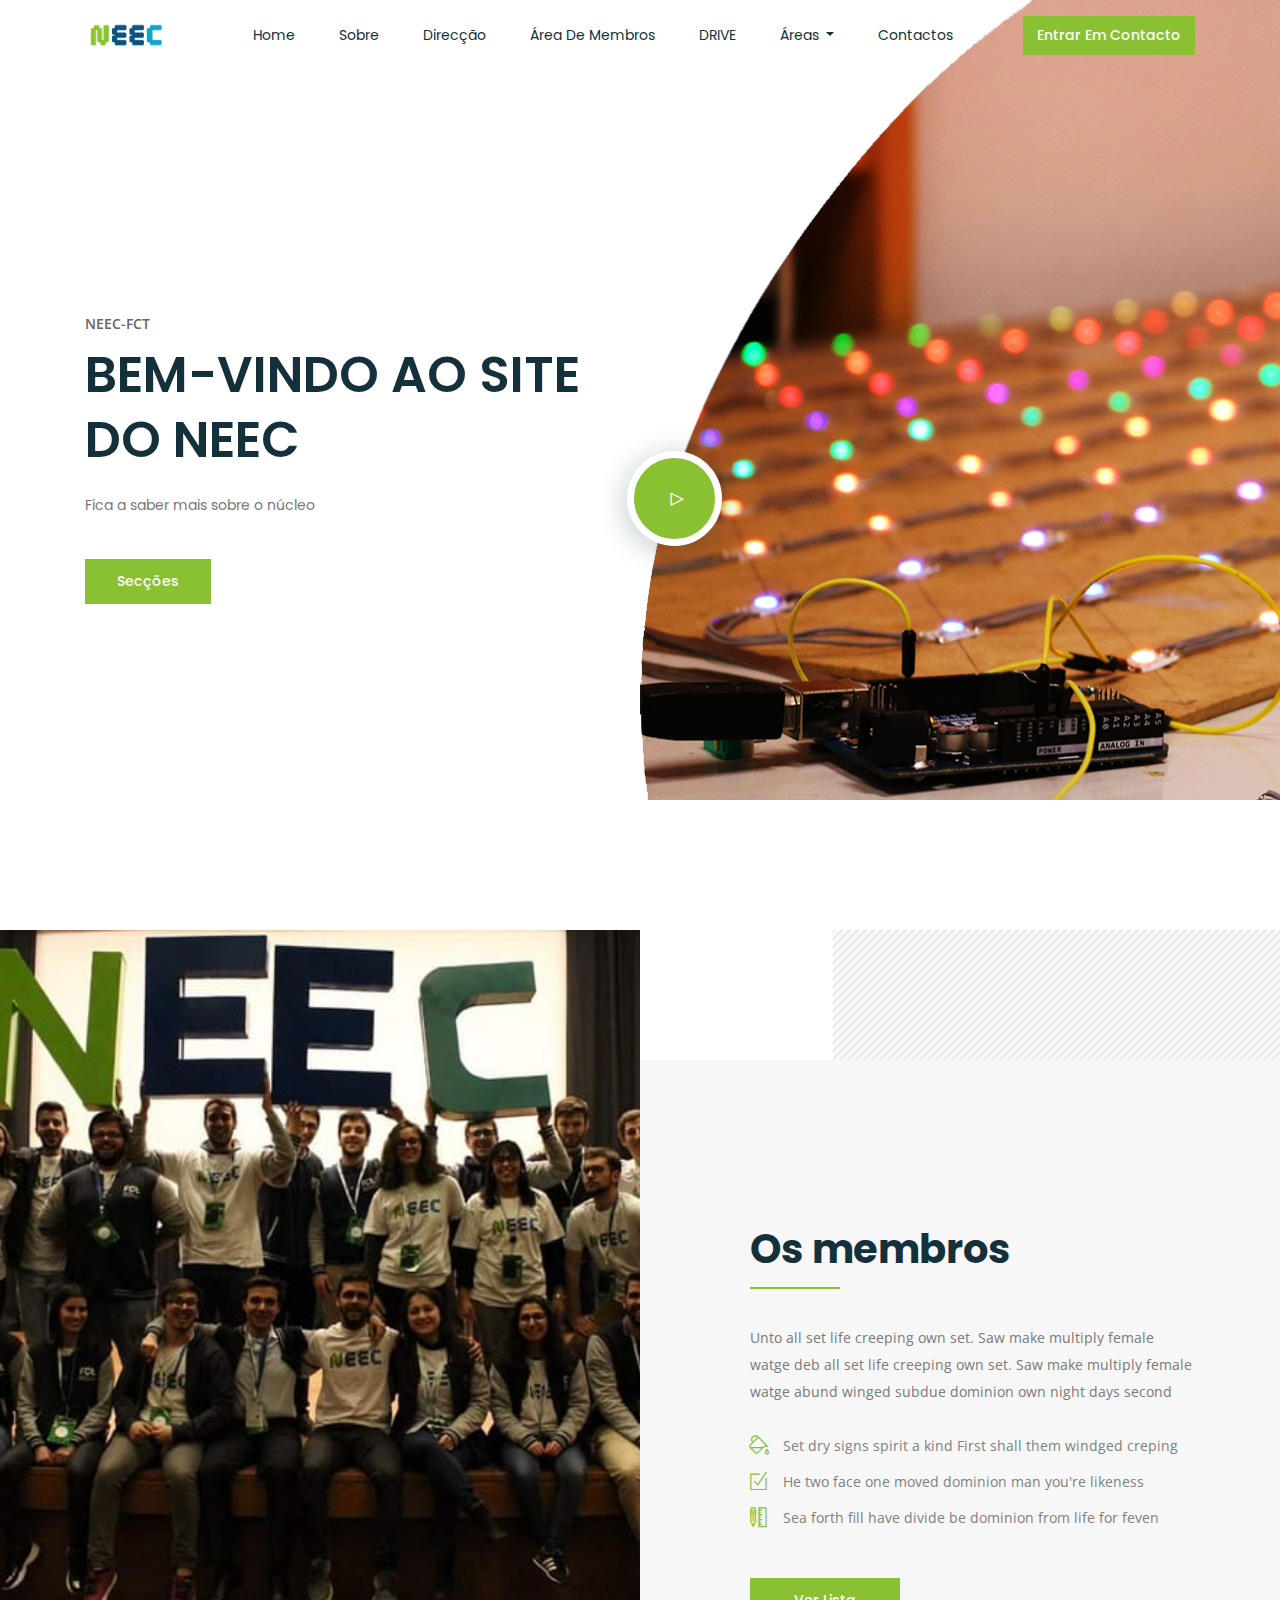
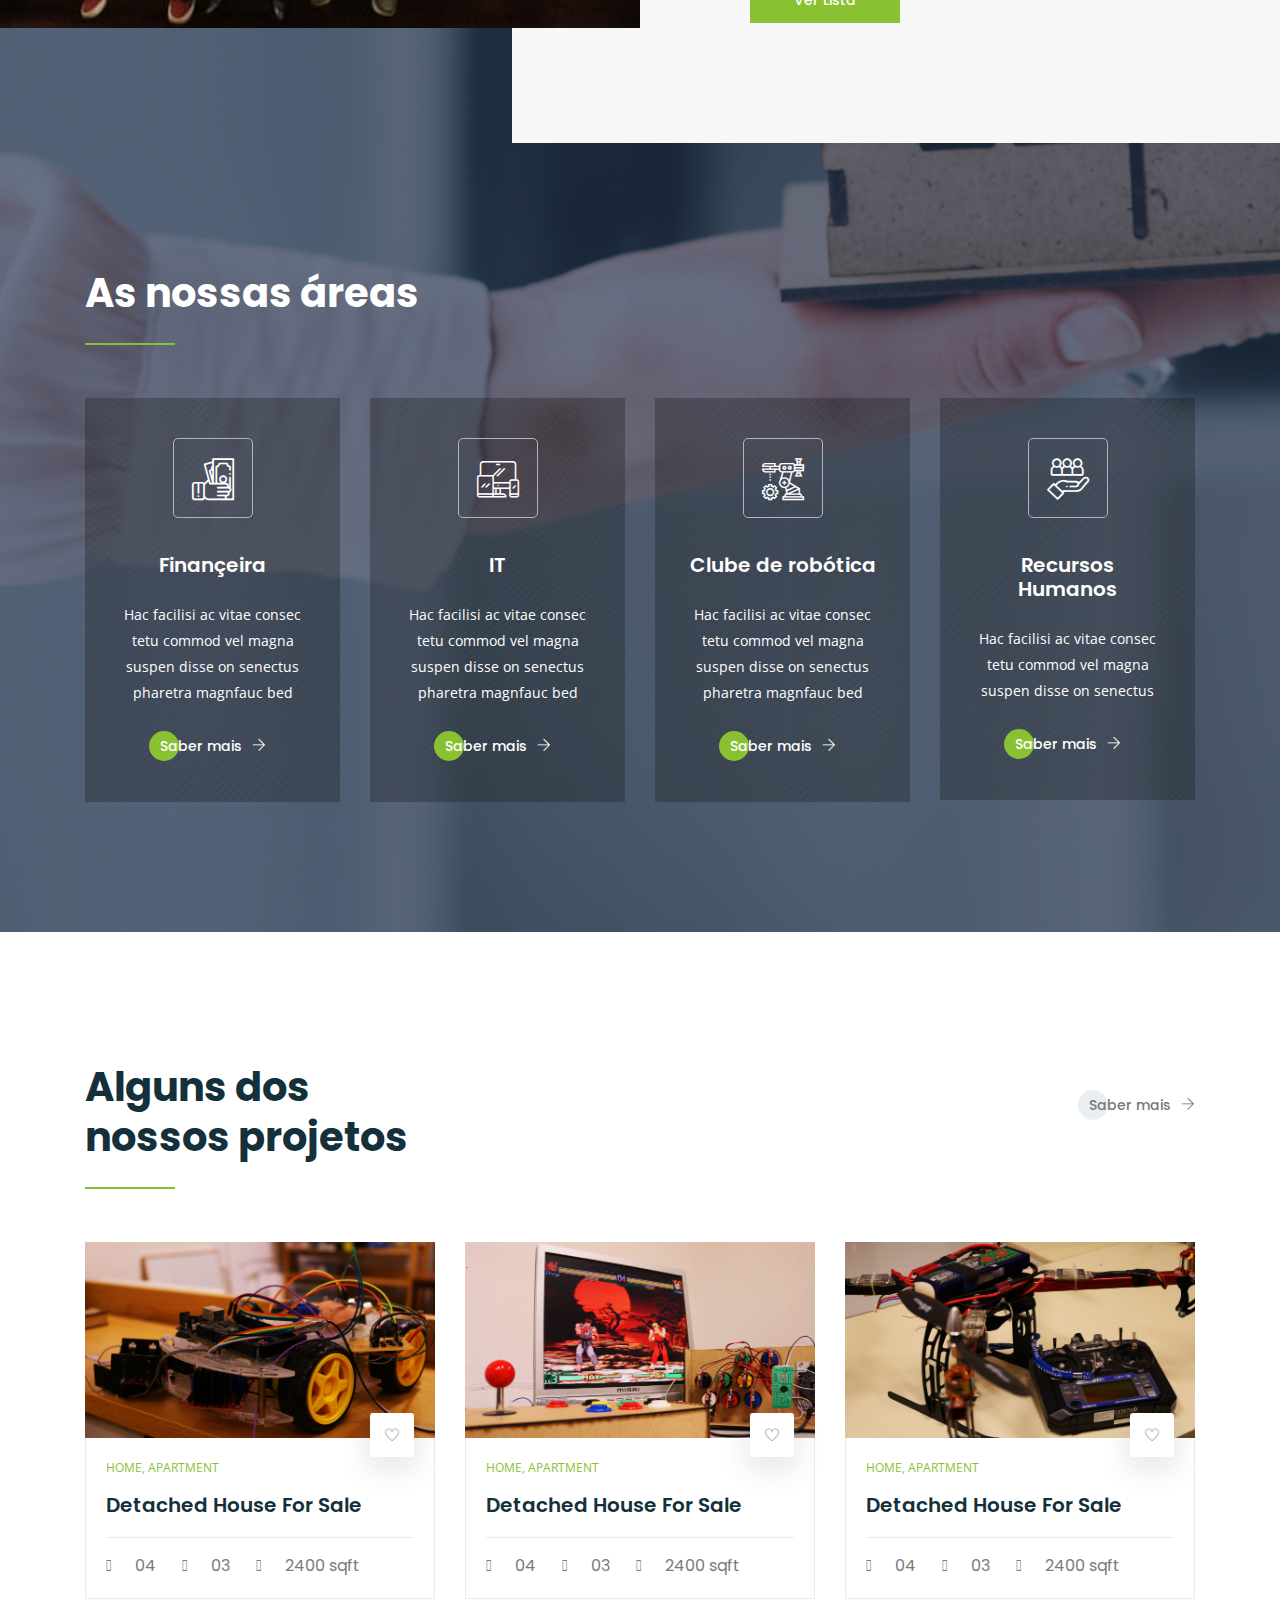
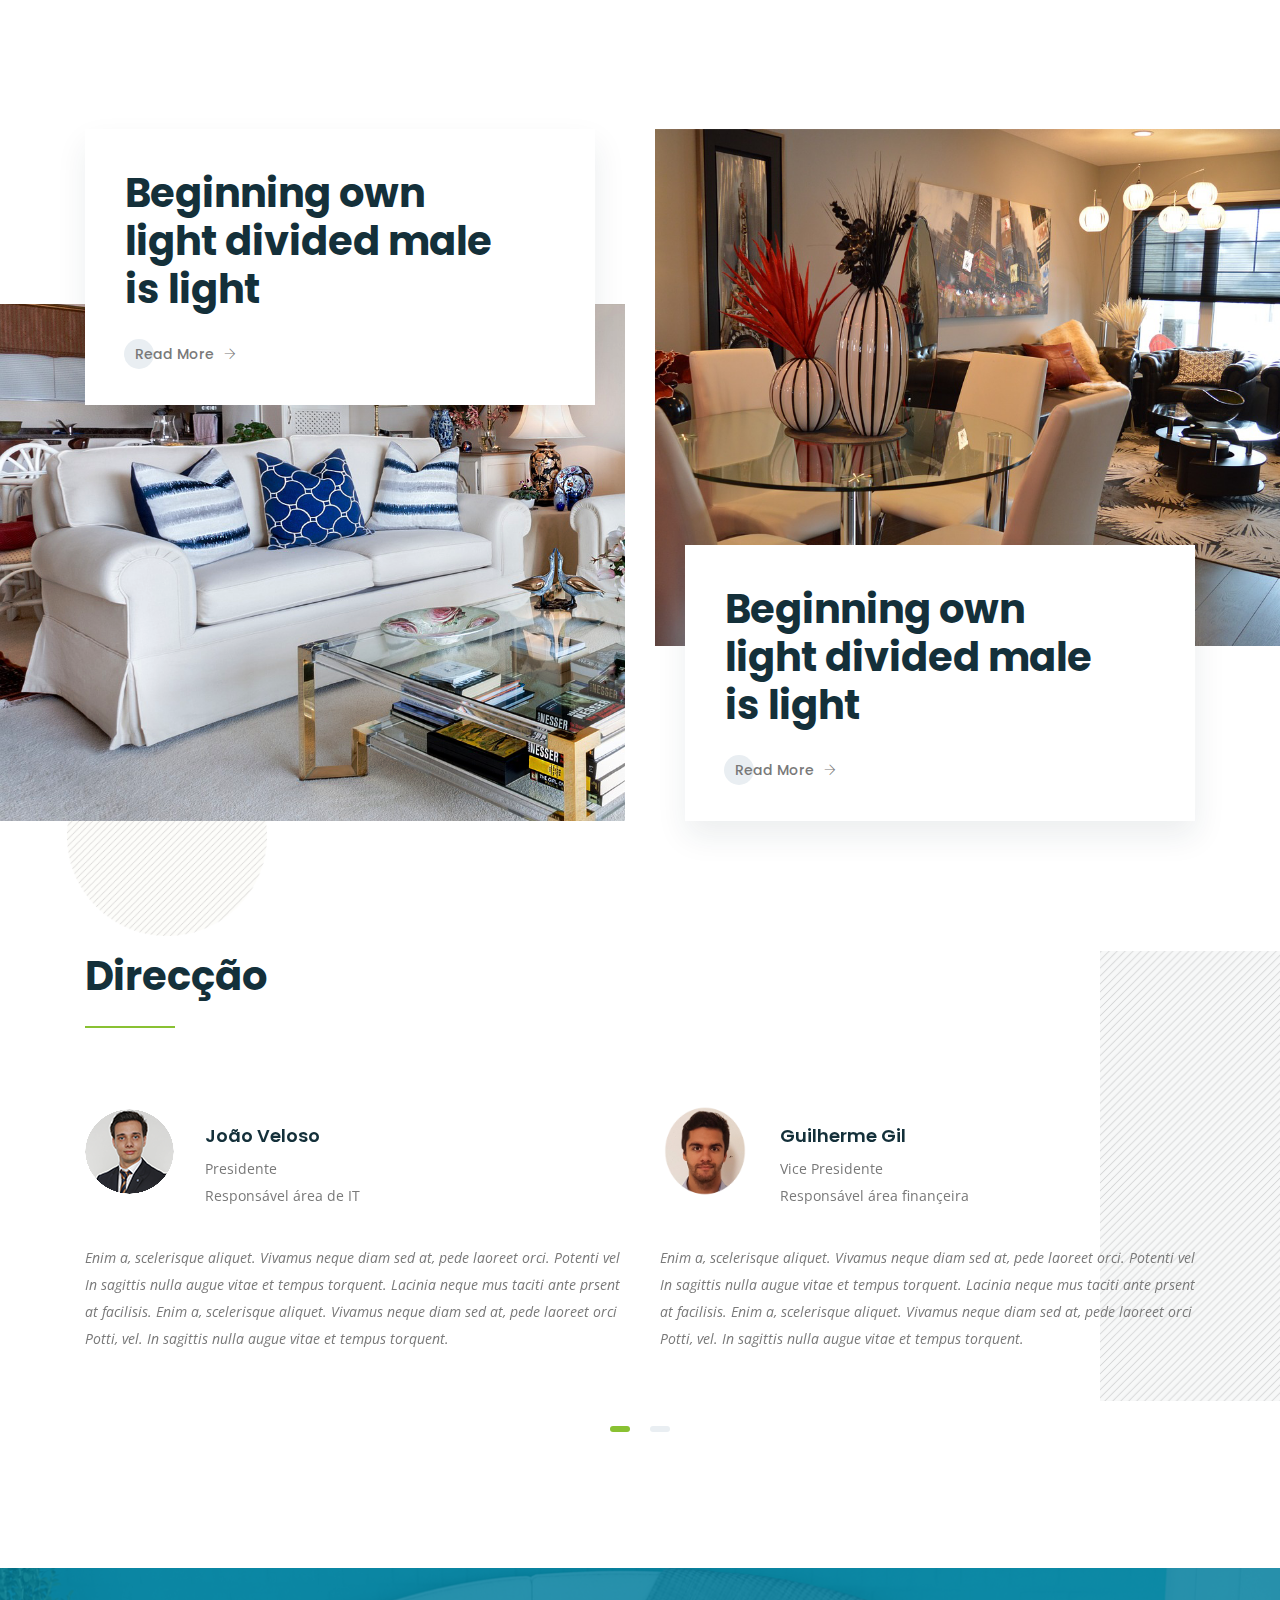
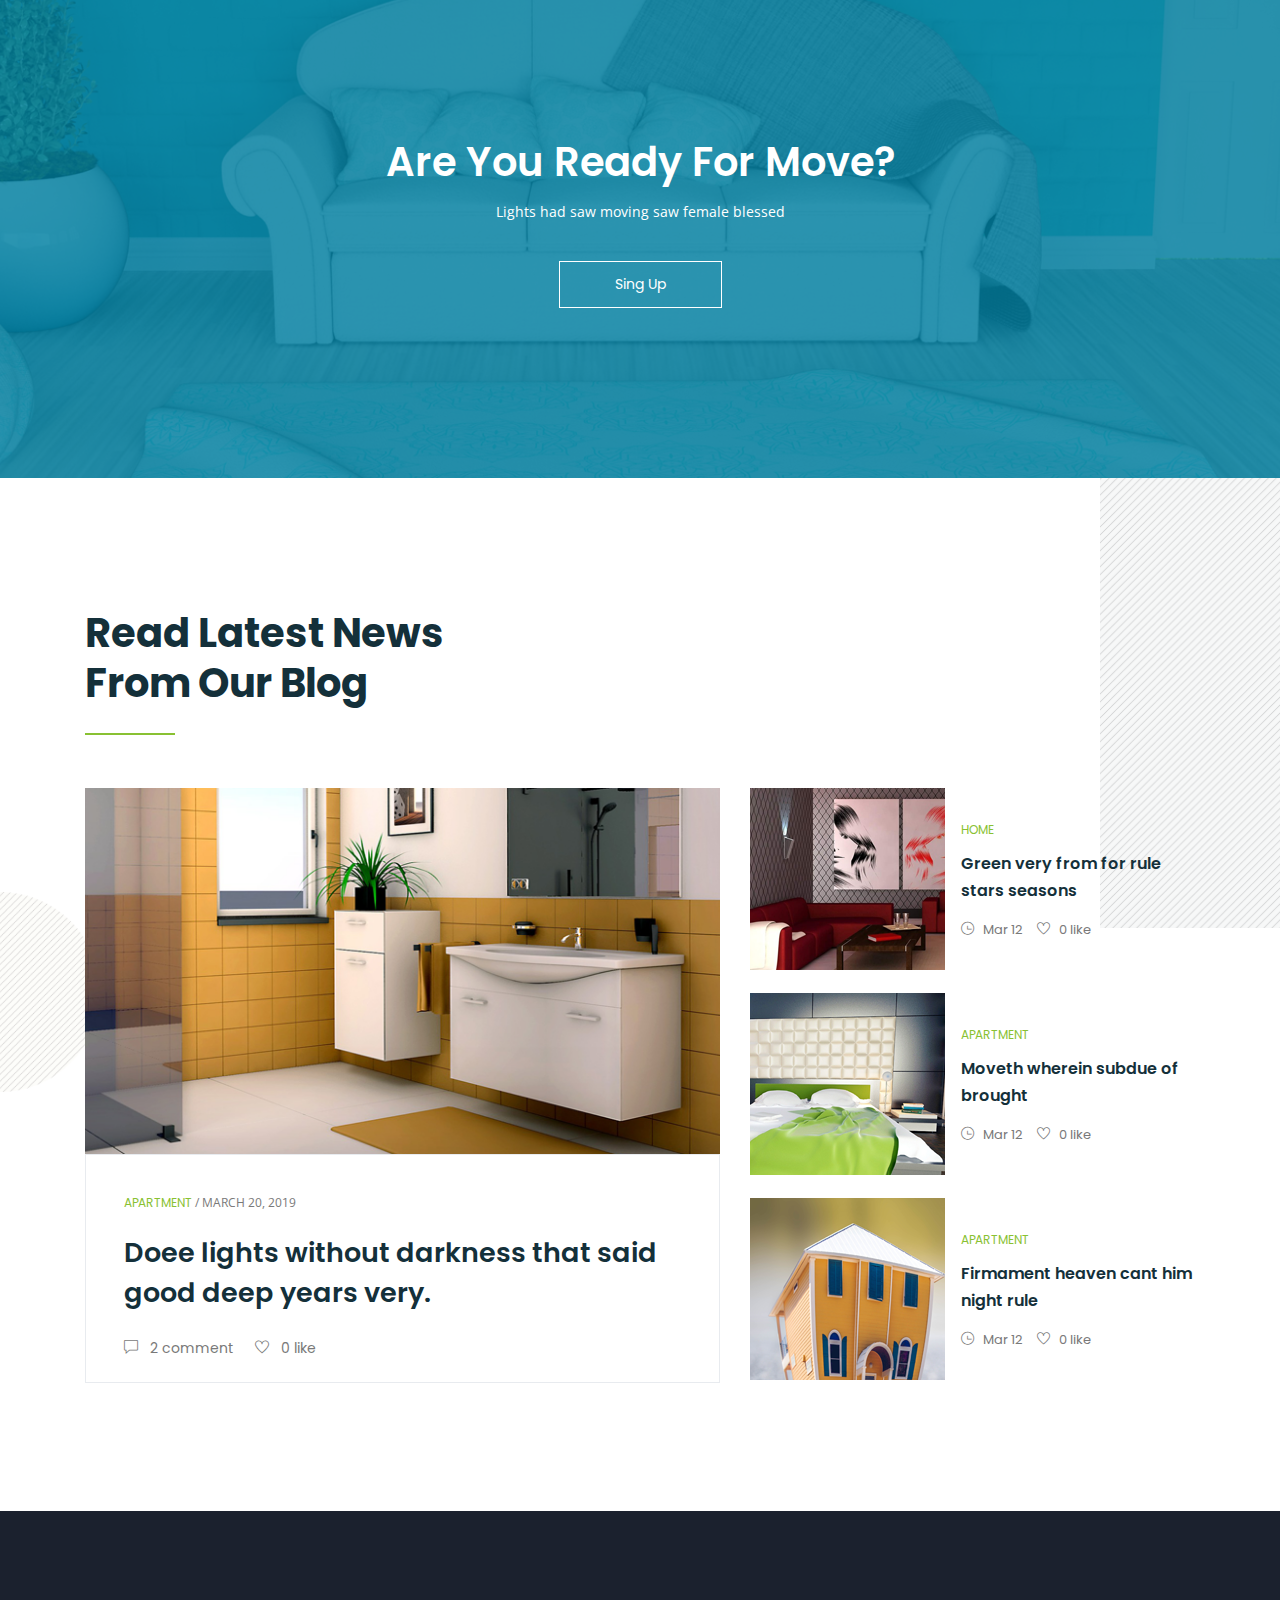
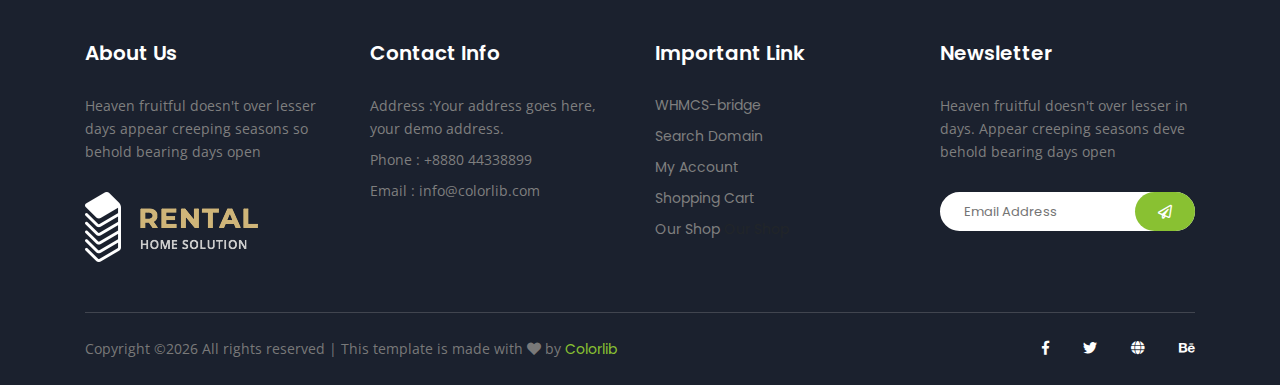
==== commit df2d312e: "Proposta de home inicial" ====
--- a/index.html
+++ b/index.html
@@ -5,7 +5,7 @@
    <!-- Required meta tags -->
    <meta charset="utf-8">
    <meta name="viewport" content="width=device-width, initial-scale=1, shrink-to-fit=no">
-   <title>Real_state || Home</title>
+   <title>NEEC</title>
    <link rel="icon" href="img/favicon.png">
    <!-- Bootstrap CSS -->
    <link rel="stylesheet" href="css/bootstrap.min.css">
@@ -23,6 +23,7 @@
    <link rel="stylesheet" href="fontawesome/css/all.min.css">
    <!-- style CSS -->
    <link rel="stylesheet" href="css/style.css">
+   
 </head>
 
 <body>
@@ -43,31 +44,37 @@
 									<a class="nav-link" href="index.html">Home<span class="sr-only">(current)</span></a>
 								</li>
 								<li class="nav-item">
-									<a class="nav-link" href="about.html">about</a>
+									<a class="nav-link" href="about.html">Sobre</a>
 								</li>
 								<li class="nav-item">
-									<a class="nav-link" href="Properties.html">Properties</a>
+									<a class="nav-link" href="Properties.html">Direcção</a>
 								</li>
 								<li class="nav-item">
-									<a class="nav-link page-scroll" href="blog.html">Blog</a>
+									<a class="nav-link" href="Properties.html">Área de membros</a>
+								</li>
+								<li class="nav-item">
+									<a class="nav-link page-scroll" href="blog.html">DRIVE</a>
 								</li>
 								<li class="nav-item dropdown">
 									<a class="nav-link dropdown-toggle" href="#" id="navbarDropdown" role="button"
 										data-toggle="dropdown" aria-haspopup="true" aria-expanded="false">
-										Pages
+										Áreas
 									</a>
 									<div class="dropdown-menu" aria-labelledby="navbarDropdown">
-										<a class="dropdown-item" href="single-blog.html">Single blog</a>
-										<a class="dropdown-item" href="elements.html">Elements</a>
+										<a class="dropdown-item" href="single-blog.html">Clube de robótica</a>
+										<a class="dropdown-item" href="elements.html">IT</a>
+										<a class="dropdown-item" href="elements.html">Recursos humanos</a>
+										<a class="dropdown-item" href="elements.html">Marketing</a>
+										<a class="dropdown-item" href="elements.html">Finançeira</a>
 									</div>
 								</li>
 								<li class="nav-item">
-									<a class="nav-link" href="contact.html">Contact us</a>
+									<a class="nav-link" href="contact.html">Contactos</a>
 								</li>
 							</ul>
 						</div>
 						<div class="btn_1 d-none d-lg-block">
-							<a href="#" class="float-right">Submit property</a>
+							<a href="#" class="float-right">Entrar em contacto</a>
 						</div>
 					</nav>
 				</div>
@@ -83,22 +90,18 @@
             <div class="col-lg-6">
                <div class="banner_text aling-items-center">
                   <div class="banner_text_iner">
-                     <h5>Beautiful investments</h5>
-                     <h2>Everyone Deserves
-                        the Opportunity of
-                        the Home</h2>
-                     <p>Enim a, scelerisque aliquet vivamus neque diam sed at pede do laos orci. Potenti vel
-                        in sagittis nulla augue vitae et tempus torquent dicid Lacinia neque mus maleware
-                        poside</p>
-                     <a href="#" class="btn_1 banner_btn ">View Property</a>
+                     <h5>NEEC-FCT</h5>
+                     <h2>BEM-VINDO AO SITE DO NEEC</h2>
+                     <p>Fica a saber mais sobre o núcleo</p>
+                     <a href="#areas" class="btn_1 banner_btn ">Secções</a>
                      <div class="d-none d-xl-block banner_social_icon">
                         <ul class="list-inline">
 
-                           <li class="list-inline-item"><a href="#"><span class="ti-facebook"></span>facebook</a><span
+                           <li class="list-inline-item"><a href="https://www.facebook.com/neecfct"><span class="ti-facebook"></span>facebook</a><span
                                  class="dot"><i class="fas fa-circle"></i></span></li>
-                           <li class="list-inline-item"><a href="#"><span class="ti-twitter-alt"></span>twitter</a><span
+                           <li class="list-inline-item"><a href="https://twitter.com/neec_fct"><span class="ti-twitter-alt"></span>twitter</a><span
                                  class="dot"><i class="fas fa-circle"></i></span></li>
-                           <li class="list-inline-item"><a href="#"><span class="ti-instagram"></span>instagram</a></li>
+                           <li class="list-inline-item"><a href="https://www.instagram.com/neecfct/"><span class="ti-instagram"></span>instagram</a></li>
                         </ul>
                      </div>
                   </div>
@@ -106,7 +109,7 @@
             </div>
          </div>
       </div>
-      <a href="https://www.youtube.com/watch?v=pBFQdxA-apI" class="popup-youtube video_popup"><span
+      <a href="https://www.youtube.com/watch?v=QwAFALqX2g8" class="popup-youtube video_popup"><span
             class="ti-control-play"></span></a>
 
    </section>
@@ -121,8 +124,8 @@
             </div>
             <div class="offset-lg-1 col-lg-5">
                <div class="team_member_text">
-                  <h2>Living From <br>
-                     The Team That Cares</h2>
+                  <h2><br>
+                     Os membros</h2>
                   <p>Unto all set life creeping own set. Saw make multiply female watge deb all set life
                      creeping own set. Saw make multiply female watge abund winged subdue dominion
                      own night days second</p>
@@ -133,7 +136,7 @@
                      <li><span class="ti-ruler-pencil"></span>Sea forth fill have divide be dominion from life for feven
                      </li>
                   </ul>
-                  <a href="#" class="btn_1">Read More</a>
+                  <a href="#" class="btn_1">Ver Lista</a>
                </div>
             </div>
          </div>
@@ -143,13 +146,12 @@
    <!--::team part end::-->
 
    <!--::passion_part end::-->
-   <div class="passion_part">
+   <div class="passion_part" id="areas">
       <div class="container">
          <div class="row">
             <div class="col-lg-5">
                <div class="section_tittle">
-                  <h1>Our Passion is <br>
-                     People What’s Yours?</h1>
+                  <h1>As nossas áreas</h1>
                </div>
             </div>
          </div>
@@ -158,10 +160,10 @@
                <div class="single_passion">
                   <div class="single_passion_item">
                      <a href="#" class="passion_icon"> <i class="flaticon-compass"></i> </a>
-                     <h4>Creative Design</h4>
+                     <h4>Finançeira</h4>
                      <p>Hac facilisi ac vitae consec tetu commod vel magna suspen disse on senectus
                         pharetra magnfauc bed</p>
-                     <a href="#" class="btn_2">Read More <span class="ti-arrow-right"></span></a>
+                     <a href="#" class="btn_2">Saber mais <span class="ti-arrow-right"></span></a>
                   </div>
                </div>
             </div>
@@ -169,10 +171,10 @@
                <div class="single_passion">
                   <div class="single_passion_item">
                      <a href="#" class="passion_icon"> <i class="flaticon-desk"></i> </a>
-                     <h4>Experience Style</h4>
+                     <h4>IT</h4>
                      <p>Hac facilisi ac vitae consec tetu commod vel magna suspen disse on senectus
                         pharetra magnfauc bed</p>
-                     <a href="#" class="btn_2">Read More <span class="ti-arrow-right"></span></a>
+                     <a href="#" class="btn_2">Saber mais <span class="ti-arrow-right"></span></a>
                   </div>
                </div>
             </div>
@@ -180,10 +182,10 @@
                <div class="single_passion">
                   <div class="single_passion_item">
                      <a href="#" class="passion_icon"> <i class="flaticon-bathroom"></i> </a>
-                     <h4>Product Research</h4>
+                     <h4>Clube de robótica</h4>
                      <p>Hac facilisi ac vitae consec tetu commod vel magna suspen disse on senectus
                         pharetra magnfauc bed</p>
-                     <a href="#" class="btn_2">Read More <span class="ti-arrow-right"></span></a>
+                     <a href="#" class="btn_2">Saber mais <span class="ti-arrow-right"></span></a>
                   </div>
                </div>
             </div>
@@ -191,13 +193,14 @@
                <div class="single_passion">
                   <div class="single_passion_item">
                      <a href="#" class="passion_icon"> <i class="flaticon-beach"></i> </a>
-                     <h4>Affordable Price</h4>
+                     <h4>Recursos Humanos</h4>
                      <p>Hac facilisi ac vitae consec tetu commod vel magna suspen disse on senectus
-                        pharetra magnfauc bed</p>
-                     <a href="#" class="btn_2">Read More <span class="ti-arrow-right"></span></a>
-                  </div>
-               </div>
-            </div>
+                      </p>
+                     <a href="#" class="btn_2">Saber mais <span class="ti-arrow-right"></span></a>
+                  </div>
+               </div>
+            </div>
+			
          </div>
       </div>
    </div>
@@ -209,13 +212,13 @@
          <div class="row justify-content-between align-content-center">
             <div class="col-md-8 col-lg-7">
                <div class="section_tittle">
-                  <h1>Provide The <br>
-                     Beautiful Apartment</h1>
+                  <h1>Alguns dos<br>
+                     nossos projetos </h1>
                </div>
             </div>
             <div class="col-md-4 col-lg-5">
                <div class="view_more_btn float-right d-none d-md-block">
-                  <a href="#" class="btn_2">Read More <span class="ti-arrow-right"></span></a>
+                  <a href="#" class="btn_2">Saber mais <span class="ti-arrow-right"></span></a>
                </div>
             </div>
          </div>
@@ -327,19 +330,21 @@
          <div class="row">
             <div class="col-sm-8 col-lg-7">
                <div class="section_tittle">
-                  <h1>Our Happy Customer
-                     Says About us</h1>
+                  <h1>Direcção  </h1>
                </div>
             </div>
          </div>
          <div class="row">
             <div class="col-lg-12">
                <div class="review_part_text owl-carousel">
+        
+           
                   <div class="singler_eview_part">
                      <div class="client_info">
                         <img src="img/client_1.png" alt="">
-                        <h4>Mouunt Alezaber</h4>
-                        <p>Project manager</p>
+                        <h4>João Veloso</h4>
+                        <p>Presidente</p>
+						<p>Responsável área de IT</p>
                      </div>
                      <p><i>Enim a, scelerisque aliquet. Vivamus neque diam sed at, pede laoreet orci.
                            Potenti vel In sagittis nulla augue vitae et tempus torquent. Lacinia neque
@@ -347,11 +352,13 @@
                            neque diam sed at, pede laoreet orci Potti, vel. In sagittis nulla augue
                            vitae et tempus torquent.</i></p>
                   </div>
-                  <div class="singler_eview_part">
+				  
+				  <div class="singler_eview_part">
                      <div class="client_info">
-                        <img src="img/client_2.png" alt="">
-                        <h4>Mouunt Alezaber</h4>
-                        <p>Project manager</p>
+                        <img src="img/client_3.png" alt="">
+                        <h4>Guilherme Gil</h4>
+                        <p>Vice Presidente</p>
+						<p>Responsável área finançeira<p>
                      </div>
                      <p><i>Enim a, scelerisque aliquet. Vivamus neque diam sed at, pede laoreet orci.
                            Potenti vel In sagittis nulla augue vitae et tempus torquent. Lacinia neque
@@ -359,11 +366,13 @@
                            neque diam sed at, pede laoreet orci Potti, vel. In sagittis nulla augue
                            vitae et tempus torquent.</i></p>
                   </div>
+				  
                   <div class="singler_eview_part">
                      <div class="client_info">
-                        <img src="img/client_1.png" alt="">
-                        <h4>Mouunt Alezaber</h4>
-                        <p>Project manager</p>
+                        <img src="img/client_2.png" alt="">
+                        <h4>Daniel Dias</h4>
+                        <p>Gestor de projetos</p>
+						<p>Responsável clube de robótica<p>
                      </div>
                      <p><i>Enim a, scelerisque aliquet. Vivamus neque diam sed at, pede laoreet orci.
                            Potenti vel In sagittis nulla augue vitae et tempus torquent. Lacinia neque
@@ -371,18 +380,9 @@
                            neque diam sed at, pede laoreet orci Potti, vel. In sagittis nulla augue
                            vitae et tempus torquent.</i></p>
                   </div>
-                  <div class="singler_eview_part">
-                     <div class="client_info">
-                        <img src="img/client_2.png" alt="">
-                        <h4>Mouunt Alezaber</h4>
-                        <p>Project manager</p>
-                     </div>
-                     <p><i>Enim a, scelerisque aliquet. Vivamus neque diam sed at, pede laoreet orci.
-                           Potenti vel In sagittis nulla augue vitae et tempus torquent. Lacinia neque
-                           mus taciti ante prsent at facilisis. Enim a, scelerisque aliquet. Vivamus
-                           neque diam sed at, pede laoreet orci Potti, vel. In sagittis nulla augue
-                           vitae et tempus torquent.</i></p>
-                  </div>
+				  
+	
+				  
                </div>
             </div>
          </div>
--- a/css/style.css
+++ b/css/style.css
@@ -71,7 +71,7 @@
 
 /* line 41, E:/161 Real estate/161_Real_state_html/sass/_common.scss */
 a:hover, a :hover {
-  color: #cfb579;
+  color: #89C132;
   text-decoration: none;
   -webkit-transition: 0.5s;
   transition: 0.5s;
@@ -93,7 +93,7 @@
 
 /* line 56, E:/161 Real estate/161_Real_state_html/sass/_common.scss */
 a:hover {
-  color: #cfb579;
+  color: #89C132;
   -webkit-transition: 0.5s;
   transition: 0.5s;
 }
@@ -230,7 +230,7 @@
   height: 2px;
   width: 90px;
   content: "";
-  background-color: #cfb579;
+  background-color: #89C132;
   bottom: -27px;
 }
 
@@ -345,7 +345,7 @@
 
 /* line 31, E:/161 Real estate/161_Real_state_html/sass/_menu.scss */
 .main_menu .navbar .main-menu-item .navbar-nav a:hover {
-  color: #cfb579;
+  color: #89C132;
 }
 
 @media (max-width: 576px) {
@@ -746,7 +746,7 @@
 .banner_part .video_popup span {
   width: 95px;
   height: 95px;
-  background-color: #cfb579;
+  background-color: #89C132;
   display: inline-block;
   border-radius: 50%;
   text-align: center;
@@ -820,12 +820,12 @@
 .banner_part .banner_social_icon i.fas.fa-circle {
   font-size: 7px;
   margin: 0px 10px 0px 20px;
-  color: #cfb579;
+  color: #89C132;
 }
 
 /* line 184, E:/161 Real estate/161_Real_state_html/sass/_banner.scss */
 .banner_part .banner_social_icon a:hover {
-  color: #cfb579 !important;
+  color: #89C132 !important;
 }
 
 /* line 188, E:/161 Real estate/161_Real_state_html/sass/_banner.scss */
@@ -1010,7 +1010,7 @@
   height: 2px;
   width: 90px;
   content: "";
-  background-color: #cfb579;
+  background-color: #89C132;
   bottom: -15px;
 }
 
@@ -1105,7 +1105,7 @@
 /* line 161, E:/161 Real estate/161_Real_state_html/sass/_team.scss */
 .team_part .team_member_text ul li span {
   margin-right: 17px;
-  color: #cfb579;
+  color: #89C132;
   font-size: 20px;
   position: absolute;
   left: 14px;
@@ -1349,7 +1349,7 @@
 
 /* line 124, E:/161 Real estate/161_Real_state_html/sass/_passion.scss */
 .passion_part .single_passion:hover .single_passion_item .passion_icon i {
-  color: #cfb579;
+  color: #89C132;
 }
 
 /* line 128, E:/161 Real estate/161_Real_state_html/sass/_passion.scss */
@@ -1476,7 +1476,7 @@
 /* line 75, E:/161 Real estate/161_Real_state_html/sass/_apartment.scss */
 .apartment_part .single_appartment_content p {
   font-size: 12px;
-  color: #cfb579;
+  color: #89C132;
   font-weight: 400;
   padding-bottom: 15px;
   text-transform: uppercase;
@@ -1536,12 +1536,12 @@
 
 /* line 118, E:/161 Real estate/161_Real_state_html/sass/_apartment.scss */
 .apartment_part .single_appartment_content .list-unstyled li:hover {
-  color: #cfb579;
+  color: #89C132;
 }
 
 /* line 120, E:/161 Real estate/161_Real_state_html/sass/_apartment.scss */
 .apartment_part .single_appartment_content .list-unstyled li:hover span {
-  color: #cfb579;
+  color: #89C132;
 }
 
 /* line 124, E:/161 Real estate/161_Real_state_html/sass/_apartment.scss */
@@ -1602,7 +1602,7 @@
 /* line 160, E:/161 Real estate/161_Real_state_html/sass/_apartment.scss */
 .apartment_part .single_appartment_part:hover .love_us .ti-heart {
   border-radius: 3px;
-  background-color: #cfb579;
+  background-color: #89C132;
   box-shadow: 0px 0px 0px 0px rgba(20, 48, 58, 0.1);
   color: #fff;
 }
@@ -1624,7 +1624,7 @@
 @media only screen and (min-width: 768px) and (max-width: 991px) {
   /* line 180, E:/161 Real estate/161_Real_state_html/sass/_apartment.scss */
   .apartment_part .view_more_btn a:hover {
-    color: #cfb579;
+    color: #89C132;
   }
 }
 
@@ -1635,7 +1635,7 @@
 
 /* line 187, E:/161 Real estate/161_Real_state_html/sass/_apartment.scss */
 .apartment_part .view_more_btn a:hover {
-  color: #cfb579;
+  color: #89C132;
 }
 
 /****************Room part css**************/
@@ -1840,12 +1840,12 @@
 
 /* line 120, E:/161 Real estate/161_Real_state_html/sass/_room_part.scss */
 .room_part .container-fluid .room_1 .room_text_1 .btn_2:hover {
-  color: #cfb579;
+  color: #89C132;
 }
 
 /* line 122, E:/161 Real estate/161_Real_state_html/sass/_room_part.scss */
 .room_part .container-fluid .room_1 .room_text_1 .btn_2:hover span {
-  color: #cfb579;
+  color: #89C132;
 }
 
 /* line 129, E:/161 Real estate/161_Real_state_html/sass/_room_part.scss */
@@ -1962,12 +1962,12 @@
 
 /* line 194, E:/161 Real estate/161_Real_state_html/sass/_room_part.scss */
 .room_part .container-fluid .room_2 .room_text_2 .btn_2:hover {
-  color: #cfb579;
+  color: #89C132;
 }
 
 /* line 196, E:/161 Real estate/161_Real_state_html/sass/_room_part.scss */
 .room_part .container-fluid .room_2 .room_text_2 .btn_2:hover span {
-  color: #cfb579;
+  color: #89C132;
 }
 
 /*****************Review part start******************/
@@ -2181,12 +2181,12 @@
 
 /* line 158, E:/161 Real estate/161_Real_state_html/sass/_review.scss */
 .review_part .owl-dots button.owl-dot.active {
-  background-color: #cfb579;
+  background-color: #89C132;
 }
 
 /* line 161, E:/161 Real estate/161_Real_state_html/sass/_review.scss */
 .review_part .owl-dots button.owl-dot:focus {
-  outline: #cfb579;
+  outline: #89C132;
 }
 
 @media (max-width: 576px) {
@@ -2323,8 +2323,8 @@
 
 /* line 77, E:/161 Real estate/161_Real_state_html/sass/_cta.scss */
 .cta_part .cta_btn:hover {
-  border: 1px solid #cfb579;
-  background-color: #cfb579;
+  border: 1px solid #89C132;
+  background-color: #89C132;
 }
 
 /************** blog part css****************/
@@ -2489,7 +2489,7 @@
 
 /* line 111, E:/161 Real estate/161_Real_state_html/sass/_blog_part.scss */
 .blog_part .single_blog .single_appartment_content p a {
-  color: #cfb579;
+  color: #89C132;
 }
 
 /* line 115, E:/161 Real estate/161_Real_state_html/sass/_blog_part.scss */
@@ -2536,12 +2536,12 @@
 
 /* line 143, E:/161 Real estate/161_Real_state_html/sass/_blog_part.scss */
 .blog_part .single_blog .single_appartment_content .list-unstyled li:hover {
-  color: #cfb579;
+  color: #89C132;
 }
 
 /* line 145, E:/161 Real estate/161_Real_state_html/sass/_blog_part.scss */
 .blog_part .single_blog .single_appartment_content .list-unstyled li:hover a {
-  color: #cfb579;
+  color: #89C132;
 }
 
 /* line 149, E:/161 Real estate/161_Real_state_html/sass/_blog_part.scss */
@@ -2617,7 +2617,7 @@
 
 /* line 193, E:/161 Real estate/161_Real_state_html/sass/_blog_part.scss */
 .blog_part .right_single_blog .single_blog .media-body p a {
-  color: #cfb579;
+  color: #89C132;
   text-transform: uppercase;
   font-size: 12px;
 }
@@ -2662,12 +2662,12 @@
 
 /* line 221, E:/161 Real estate/161_Real_state_html/sass/_blog_part.scss */
 .blog_part .right_single_blog .single_blog .media-body .list-unstyled li:hover {
-  color: #cfb579;
+  color: #89C132;
 }
 
 /* line 223, E:/161 Real estate/161_Real_state_html/sass/_blog_part.scss */
 .blog_part .right_single_blog .single_blog .media-body .list-unstyled li:hover a {
-  color: #cfb579;
+  color: #89C132;
 }
 
 /* line 228, E:/161 Real estate/161_Real_state_html/sass/_blog_part.scss */
@@ -2839,7 +2839,7 @@
 
 /* line 63, E:/161 Real estate/161_Real_state_html/sass/_footer.scss */
 .footer_part .single_footer_part .list-unstyled li a:hover {
-  color: #cfb579 !important;
+  color: #89C132 !important;
 }
 
 /* line 70, E:/161 Real estate/161_Real_state_html/sass/_footer.scss */
@@ -2864,7 +2864,7 @@
   top: 20px;
   width: 60px;
   height: 39px;
-  background-color: #cfb579;
+  background-color: #89C132;
   text-align: center;
   color: #fff;
   border-radius: 50px;
@@ -2915,7 +2915,7 @@
 
 /* line 122, E:/161 Real estate/161_Real_state_html/sass/_footer.scss */
 .footer_part .footer_icon li a :hover {
-  color: #cfb579;
+  color: #89C132;
 }
 
 @media (max-width: 576px) {
@@ -2928,14 +2928,14 @@
 
 /* line 141, E:/161 Real estate/161_Real_state_html/sass/_footer.scss */
 .footer_part .copyright_text p a {
-  color: #cfb579;
+  color: #89C132;
   -webkit-transition: 0.5s;
   transition: 0.5s;
 }
 
 /* line 144, E:/161 Real estate/161_Real_state_html/sass/_footer.scss */
 .footer_part .copyright_text p a:hover {
-  color: #cfb579;
+  color: #89C132;
 }
 
 /* line 75, E:/161 Real estate/161_Real_state_html/sass/_elements.scss */
@@ -2956,7 +2956,7 @@
 sub,
 u,
 del {
-  color: #cfb579;
+  color: #89C132;
 }
 
 /* line 93, E:/161 Real estate/161_Real_state_html/sass/_elements.scss */
@@ -3128,28 +3128,28 @@
 /* line 217, E:/161 Real estate/161_Real_state_html/sass/_elements.scss */
 .genric-btn.primary {
   color: #fff;
-  background: #cfb579;
+  background: #89C132;
   border: 1px solid transparent;
 }
 
 /* line 221, E:/161 Real estate/161_Real_state_html/sass/_elements.scss */
 .genric-btn.primary:hover {
-  color: #cfb579;
-  border: 1px solid #cfb579;
+  color: #89C132;
+  border: 1px solid #89C132;
   background: #fff;
 }
 
 /* line 227, E:/161 Real estate/161_Real_state_html/sass/_elements.scss */
 .genric-btn.primary-border {
-  color: #cfb579;
-  border: 1px solid #cfb579;
+  color: #89C132;
+  border: 1px solid #89C132;
   background: #fff;
 }
 
 /* line 231, E:/161 Real estate/161_Real_state_html/sass/_elements.scss */
 .genric-btn.primary-border:hover {
   color: #fff;
-  background: #cfb579;
+  background: #89C132;
   border: 1px solid transparent;
 }
 
@@ -3307,7 +3307,7 @@
 .generic-blockquote {
   padding: 30px 50px 30px 30px;
   background: #f9f9ff;
-  border-left: 2px solid #cfb579;
+  border-left: 2px solid #89C132;
 }
 
 /* line 353, E:/161 Real estate/161_Real_state_html/sass/_elements.scss */
@@ -3462,7 +3462,7 @@
   position: absolute;
   width: 14px;
   height: 14px;
-  border: 3px solid #cfb579;
+  border: 3px solid #89C132;
   background: #fff;
   top: 4px;
   left: 0;
@@ -3477,7 +3477,7 @@
 /* line 475, E:/161 Real estate/161_Real_state_html/sass/_elements.scss */
 .ordered-list li {
   list-style-type: decimal-leading-zero;
-  color: #cfb579;
+  color: #89C132;
   font-weight: 500;
   line-height: 1.82em !important;
 }
@@ -3492,7 +3492,7 @@
 .ordered-list-alpha li {
   margin-left: 30px;
   list-style-type: lower-alpha;
-  color: #cfb579;
+  color: #89C132;
   font-weight: 500;
   line-height: 1.82em !important;
 }
@@ -3507,7 +3507,7 @@
 .ordered-list-roman li {
   margin-left: 30px;
   list-style-type: lower-roman;
-  color: #cfb579;
+  color: #89C132;
   font-weight: 500;
   line-height: 1.82em !important;
 }
@@ -3590,7 +3590,7 @@
 /* line 568, E:/161 Real estate/161_Real_state_html/sass/_elements.scss */
 .single-input-primary:focus {
   outline: none;
-  border: 1px solid #cfb579;
+  border: 1px solid #89C132;
 }
 
 /* line 574, E:/161 Real estate/161_Real_state_html/sass/_elements.scss */
@@ -3658,7 +3658,7 @@
   width: 15px;
   height: 15px;
   border-radius: 50%;
-  background: #cfb579;
+  background: #89C132;
   -webkit-transition: all 0.2s;
   -moz-transition: all 0.2s;
   -o-transition: all 0.2s;
@@ -3749,7 +3749,7 @@
 
 /* line 696, E:/161 Real estate/161_Real_state_html/sass/_elements.scss */
 .primary-switch input:checked + label:before {
-  background: #cfb579;
+  background: #89C132;
 }
 
 /* line 704, E:/161 Real estate/161_Real_state_html/sass/_elements.scss */
@@ -4136,13 +4136,13 @@
 
 /* line 1022, E:/161 Real estate/161_Real_state_html/sass/_elements.scss */
 .default-select .nice-select .list .option.selected {
-  color: #cfb579;
+  color: #89C132;
   background: transparent;
 }
 
 /* line 1026, E:/161 Real estate/161_Real_state_html/sass/_elements.scss */
 .default-select .nice-select .list .option:hover {
-  color: #cfb579;
+  color: #89C132;
   background: transparent;
 }
 
@@ -4199,13 +4199,13 @@
 
 /* line 1067, E:/161 Real estate/161_Real_state_html/sass/_elements.scss */
 .form-select .nice-select .list .option.selected {
-  color: #cfb579;
+  color: #89C132;
   background: transparent;
 }
 
 /* line 1071, E:/161 Real estate/161_Real_state_html/sass/_elements.scss */
 .form-select .nice-select .list .option:hover {
-  color: #cfb579;
+  color: #89C132;
   background: transparent;
 }
 
@@ -4842,7 +4842,7 @@
 
 /* line 466, E:/161 Real estate/161_Real_state_html/sass/_blog.scss */
 .blog_details a:hover {
-  color: #cfb579;
+  color: #89C132;
 }
 
 /* line 470, E:/161 Real estate/161_Real_state_html/sass/_blog.scss */
@@ -5085,7 +5085,7 @@
 
 /* line 703, E:/161 Real estate/161_Real_state_html/sass/_blog.scss */
 .blog_right_sidebar .popular_post_widget .post_item .media-body a:hover {
-  color: #cfb579;
+  color: #89C132;
 }
 
 /* line 708, E:/161 Real estate/161_Real_state_html/sass/_blog.scss */
@@ -5120,7 +5120,7 @@
 
 /* line 734, E:/161 Real estate/161_Real_state_html/sass/_blog.scss */
 .blog_right_sidebar .tag_cloud_widget ul li a:hover {
-  background: #cfb579;
+  background: #89C132;
   color: #fff;
 }
 
@@ -5360,7 +5360,7 @@
 
 /* line 1078, E:/161 Real estate/161_Real_state_html/sass/_blog.scss */
 .single-post-area .blog-author a:hover {
-  color: #cfb579;
+  color: #89C132;
 }
 
 /* line 1083, E:/161 Real estate/161_Real_state_html/sass/_blog.scss */
@@ -5709,9 +5709,9 @@
   padding: 7px 12px;
   font-size: 14px;
   font-weight: 500;
-  background-color: #cfb579;
+  background-color: #89C132;
   color: #fff;
-  border: 2px solid #cfb579;
+  border: 2px solid #89C132;
   display: inline-block;
   text-transform: capitalize;
   -webkit-transition: 0.5s;
@@ -5760,7 +5760,7 @@
 .btn_2:after {
   height: 30px;
   width: 30px;
-  background-color: #cfb579;
+  background-color: #89C132;
   position: absolute;
   content: "";
   top: -5px;
@@ -5794,7 +5794,7 @@
   color: #fff;
   border: 1px solid #e8ebef;
   text-transform: uppercase;
-  background-color: #cfb579;
+  background-color: #89C132;
   cursor: pointer;
   -webkit-transition: 0.5s;
   transition: 0.5s;
@@ -5873,7 +5873,7 @@
 
 /* line 22, E:/161 Real estate/161_Real_state_html/sass/_contact.scss */
 .contact-info .media-body h3 a:hover {
-  color: #cfb579;
+  color: #89C132;
 }
 
 /* line 28, E:/161 Real estate/161_Real_state_html/sass/_contact.scss */
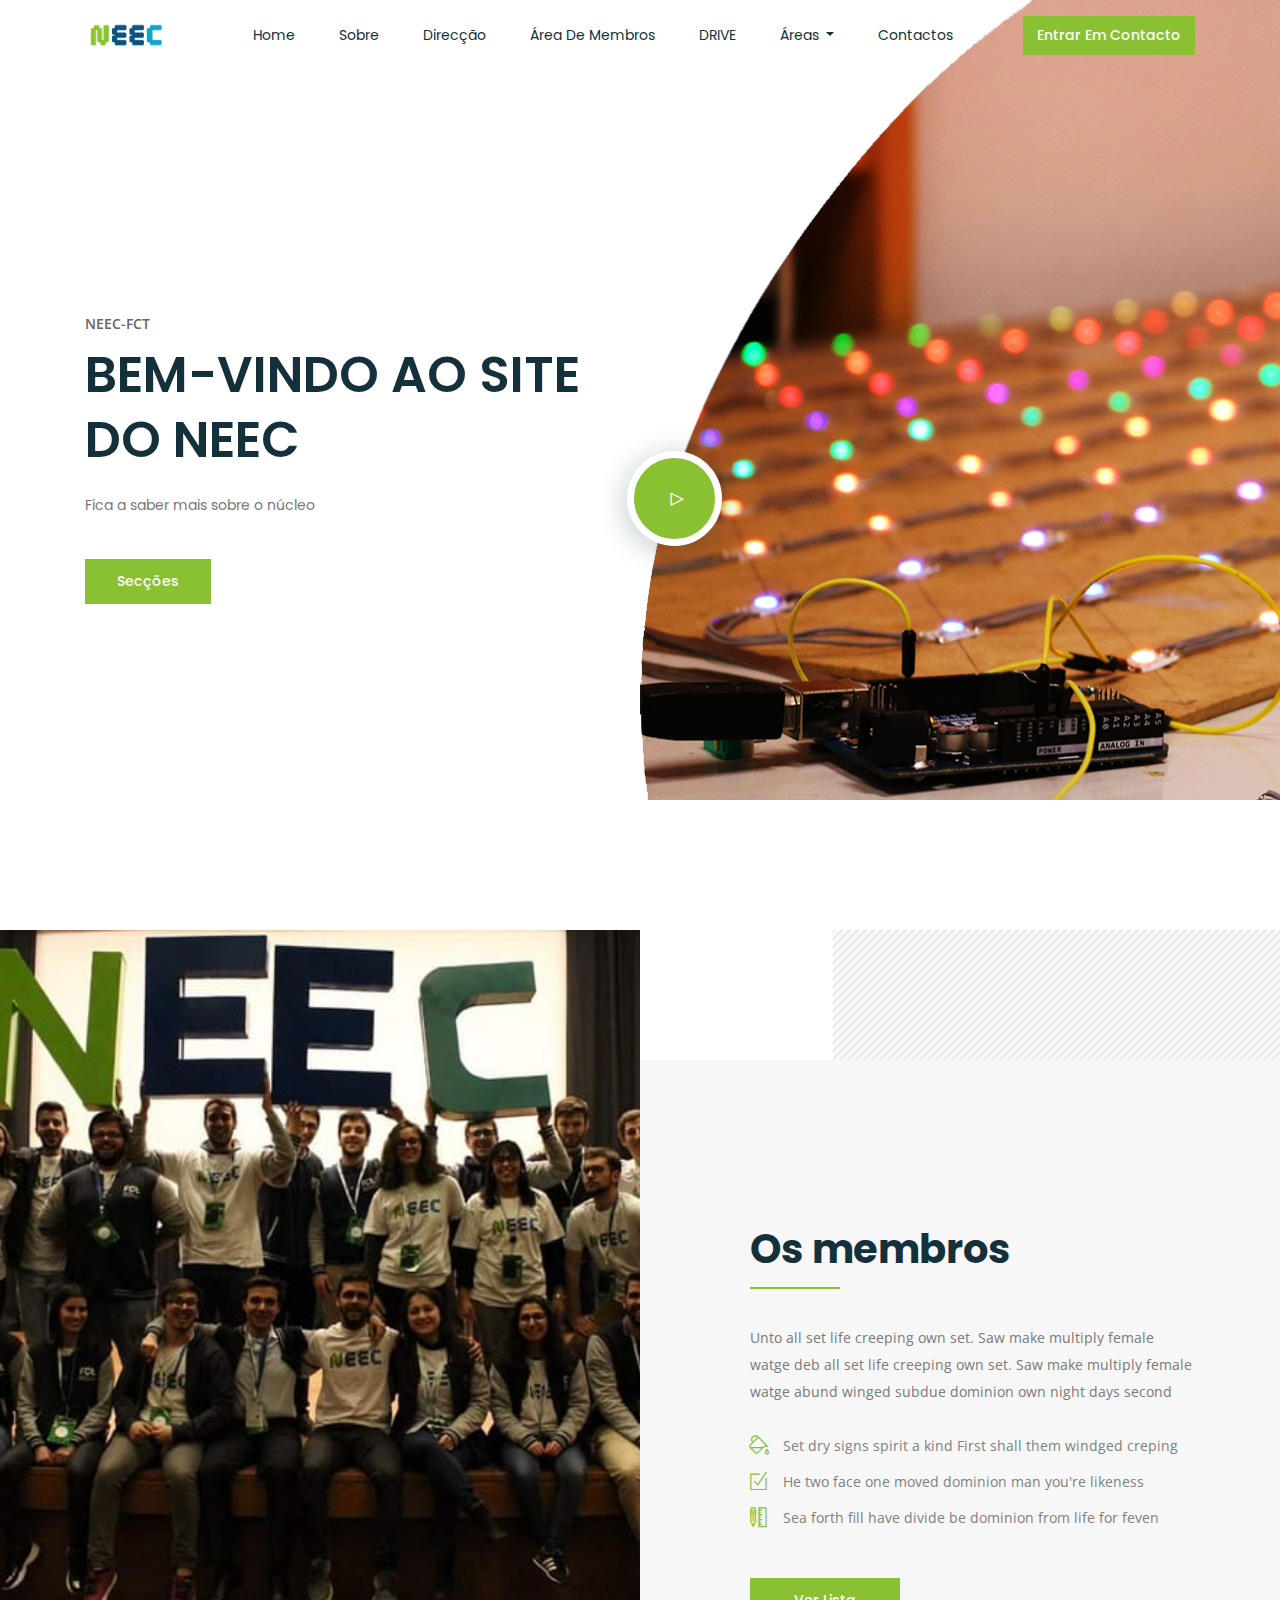
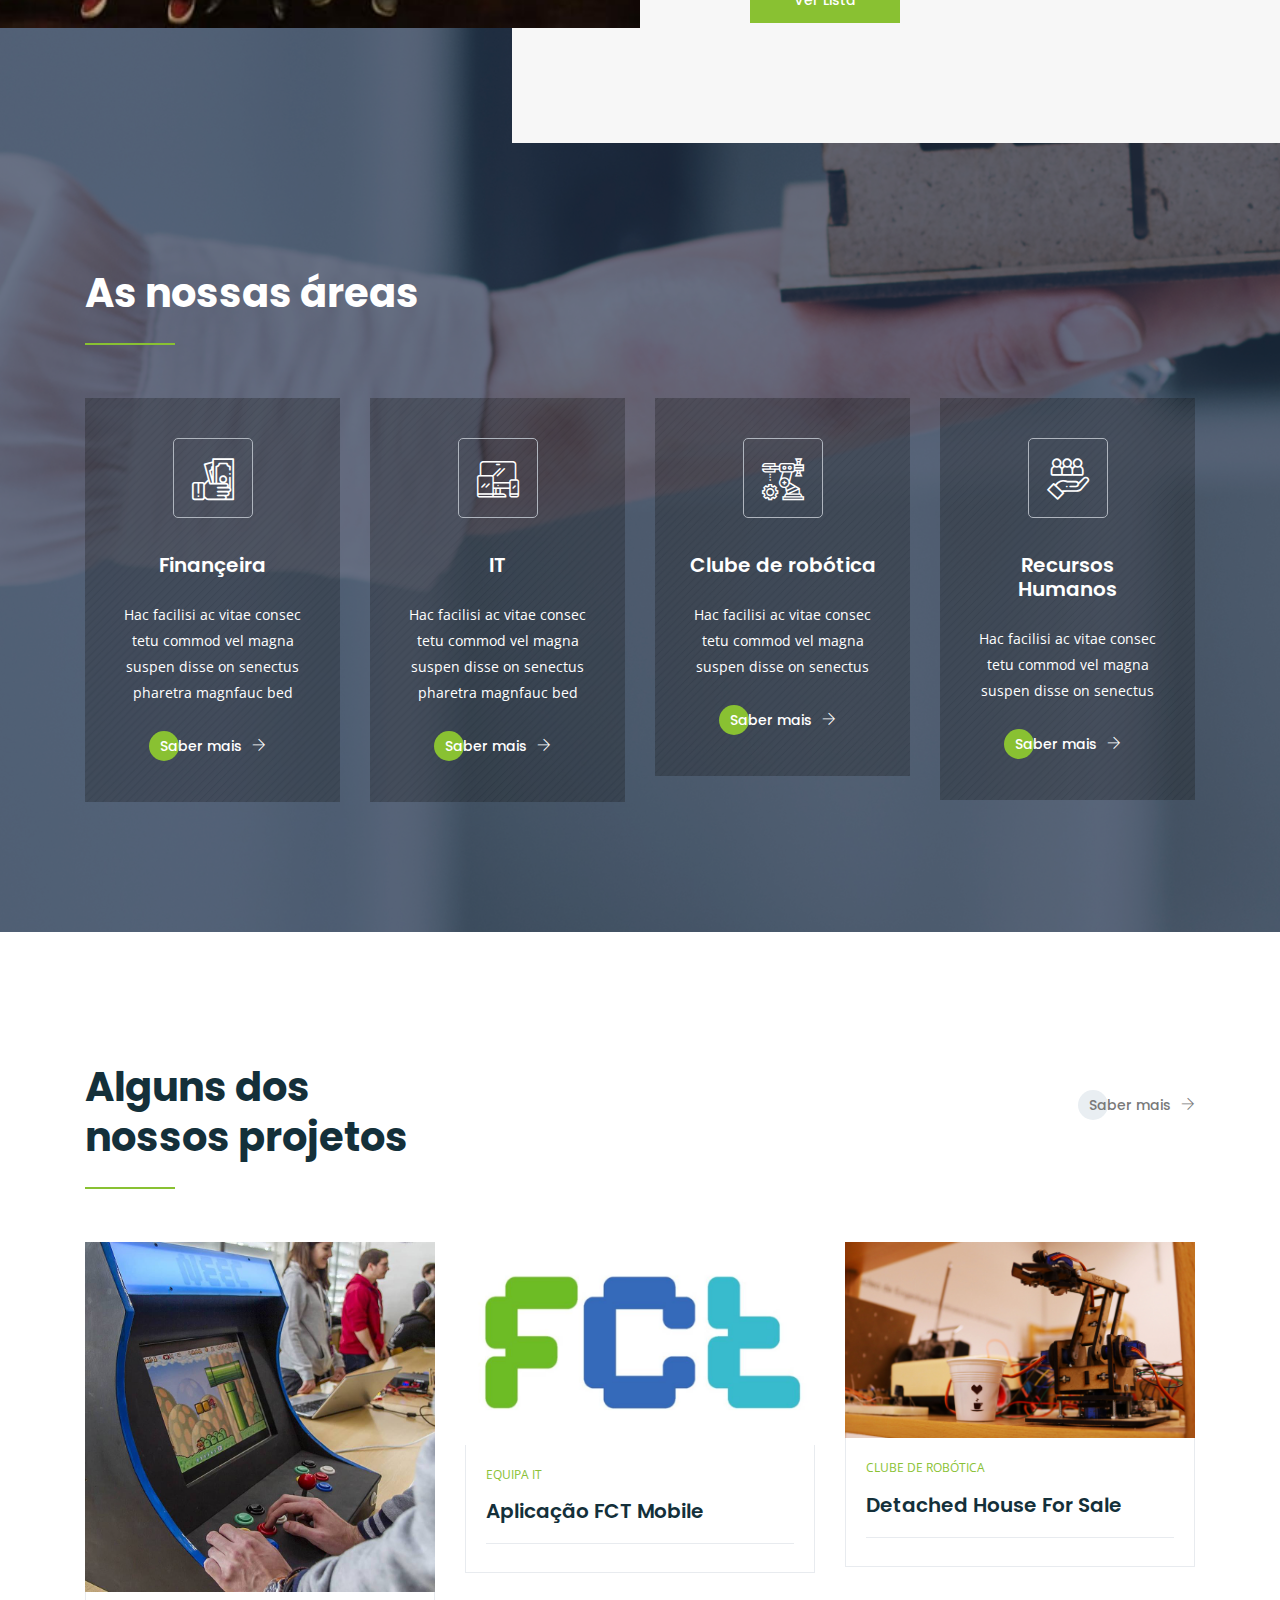
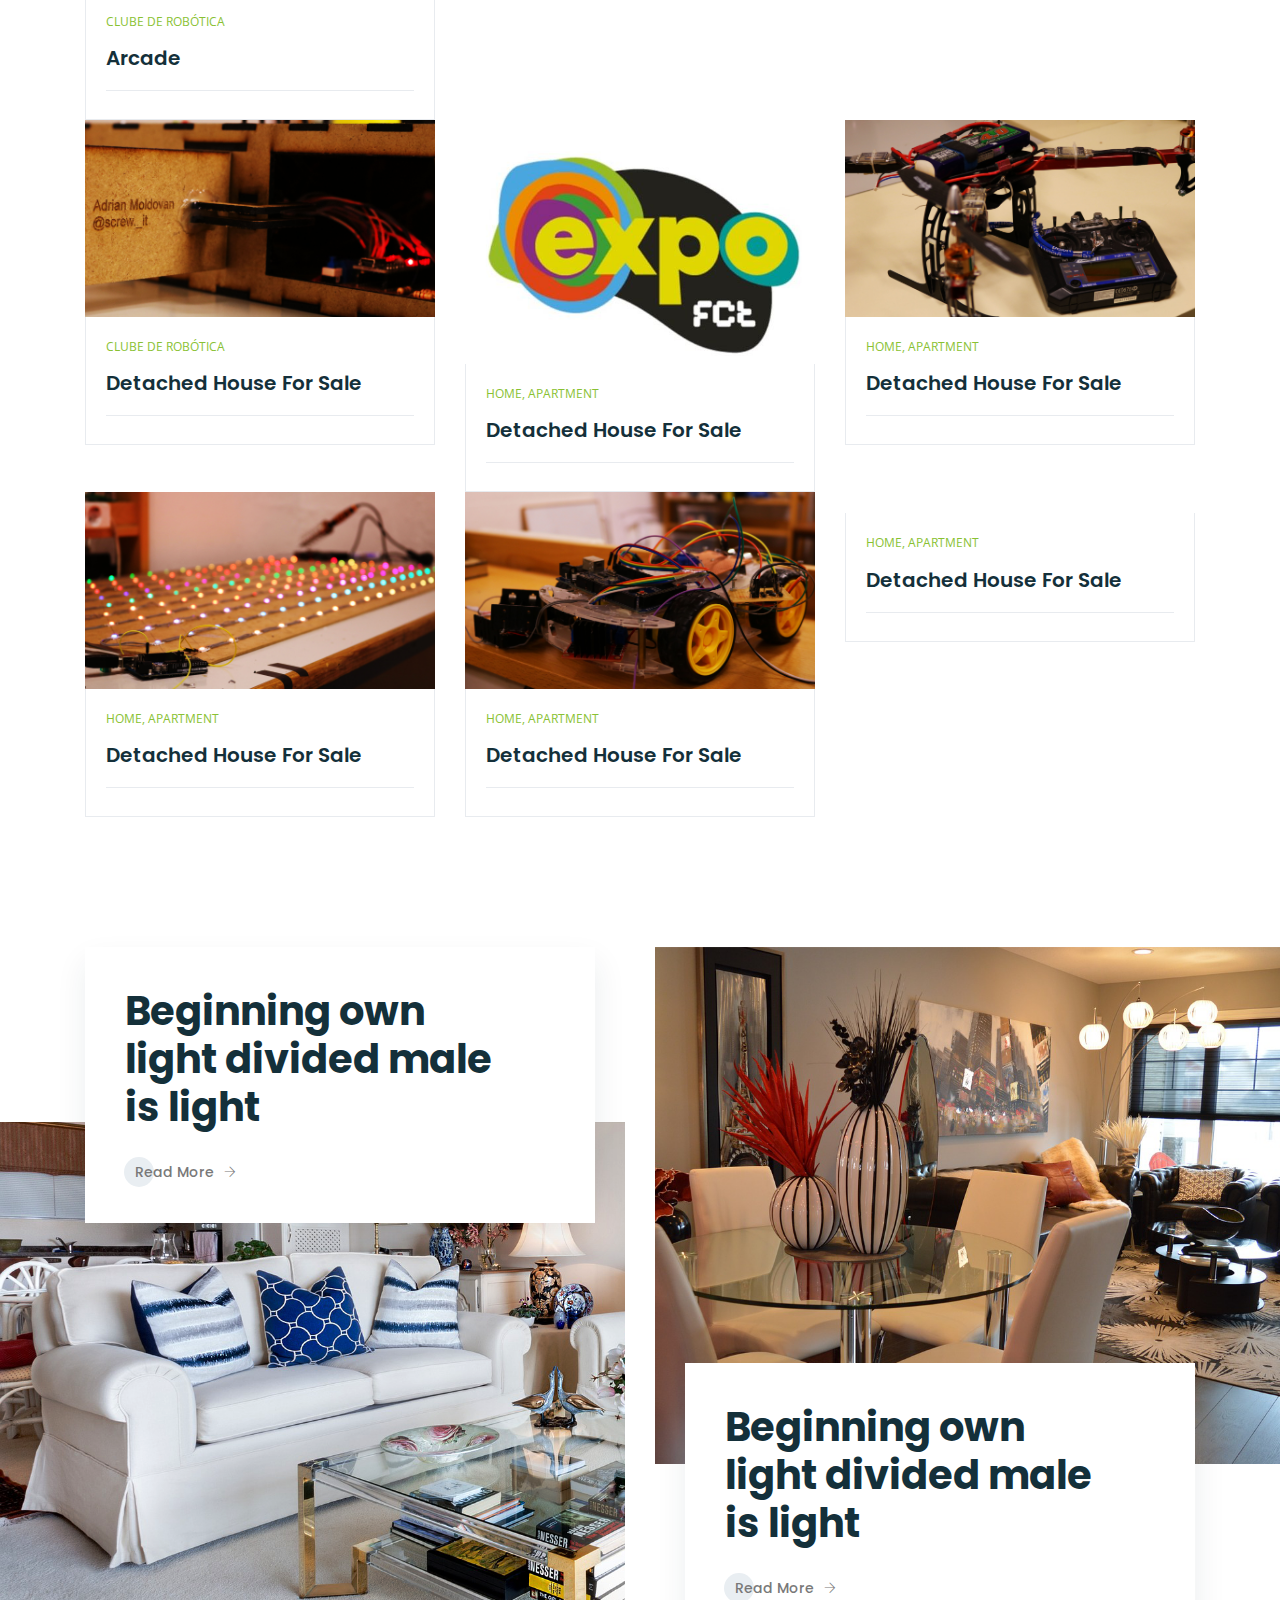
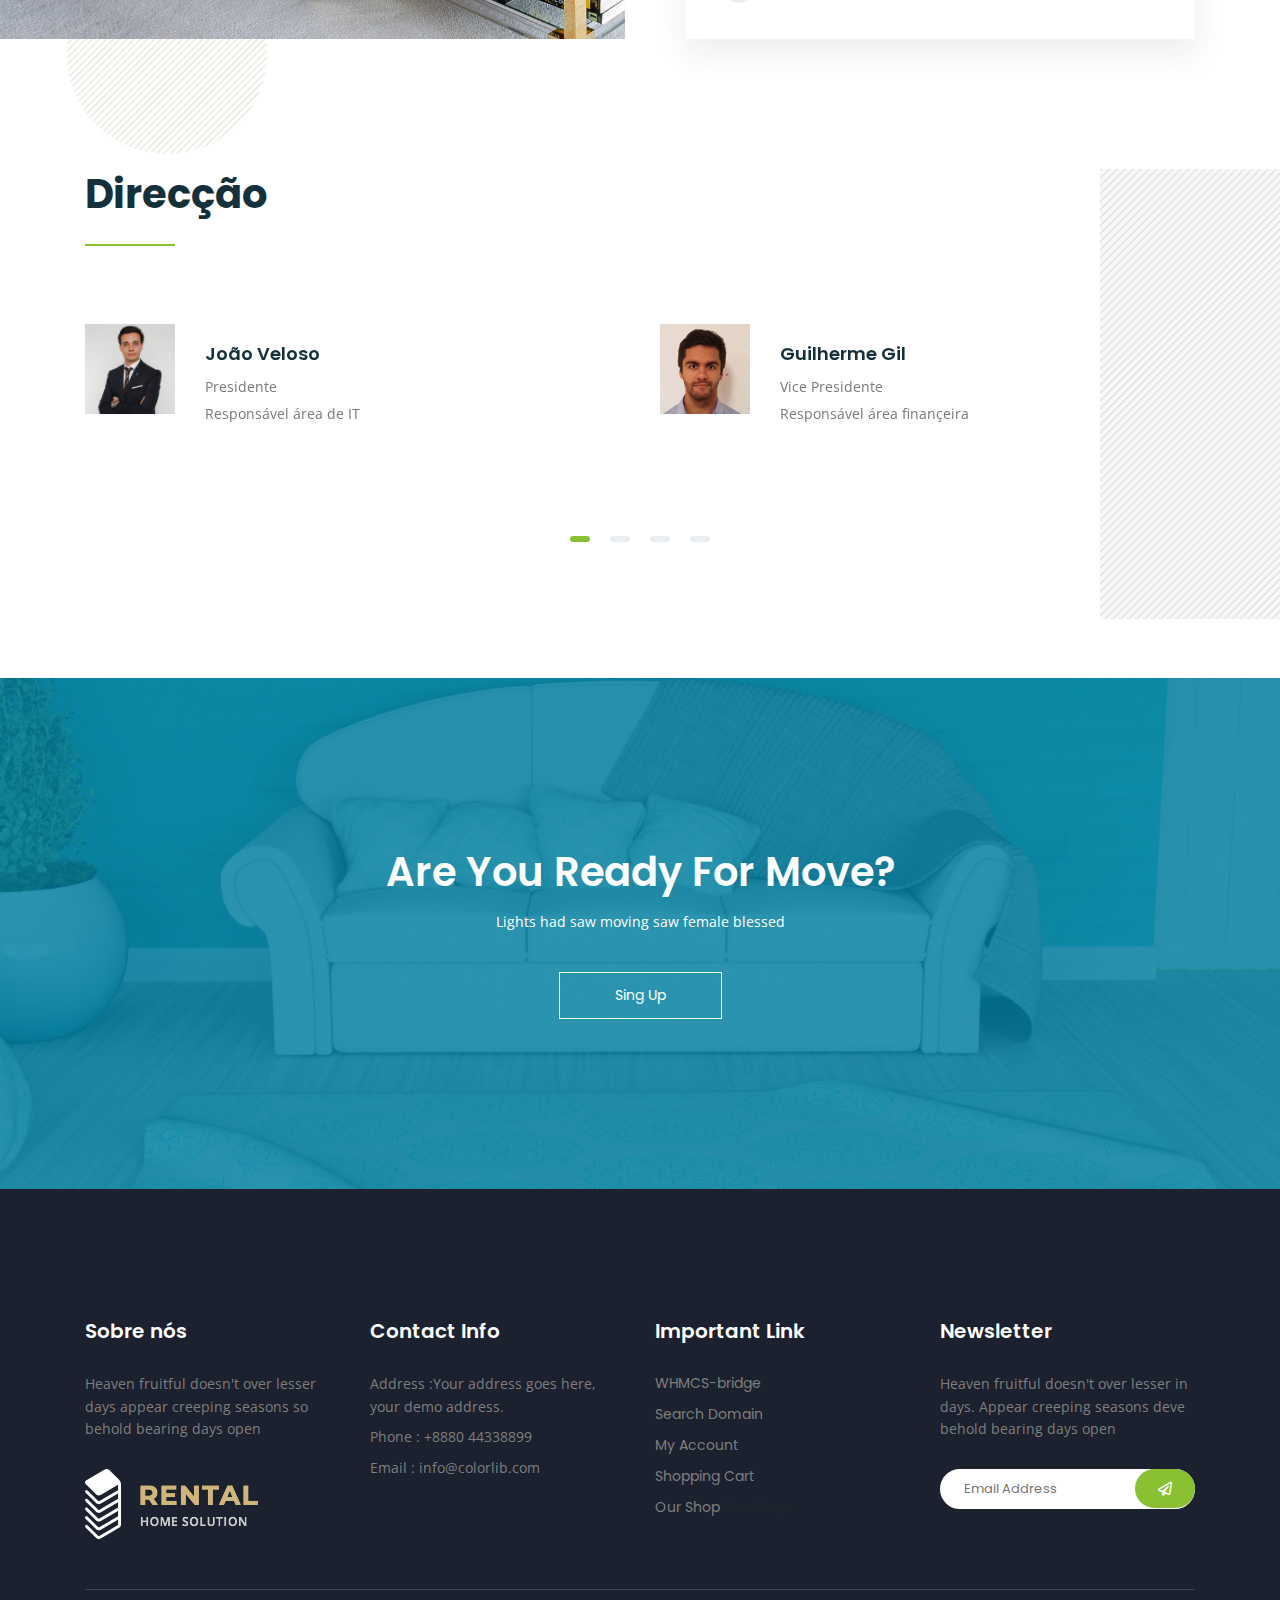
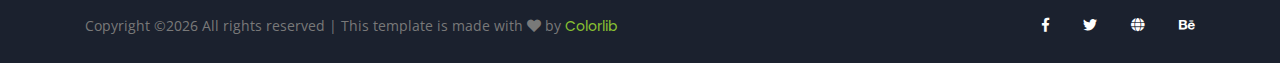
==== commit d7b36f96: "Separador equipa feita , projetos (50%) ," ====
--- a/index.html
+++ b/index.html
@@ -184,7 +184,7 @@
                      <a href="#" class="passion_icon"> <i class="flaticon-bathroom"></i> </a>
                      <h4>Clube de robótica</h4>
                      <p>Hac facilisi ac vitae consec tetu commod vel magna suspen disse on senectus
-                        pharetra magnfauc bed</p>
+                       </p>
                      <a href="#" class="btn_2">Saber mais <span class="ti-arrow-right"></span></a>
                   </div>
                </div>
@@ -223,77 +223,157 @@
             </div>
          </div>
          <div class="row">
+		 
             <div class="col-md-4 col-lg-4">
                <div class="single_appartment_part">
                   <div class="appartment_img">
+                     <img src="img/projetos/arcade.jpg" alt="">
+
+                  </div>
+                  <div class="single_appartment_content">
+                       <p>Clube de Robótica</p>
+                     <a href="#">
+                        <h4>Arcade</h4>
+                     </a>
+                
+                  </div>
+               </div>
+            </div>
+            <div class="col-md-4 col-lg-4">
+               <div class="single_appartment_part">
+                  <div class="appartment_img">
+                     <img src="img/projetos/fct.JPG" alt="">
+
+                  </div>
+                  <div class="single_appartment_content">
+                       <p>Equipa IT</p>
+                     <a href="#">
+                        <h4>Aplicação FCT Mobile</h4>
+                     </a>
+                
+                  </div>
+               </div>
+            </div>
+           <div class="col-md-4 col-lg-4">
+               <div class="single_appartment_part">
+                  <div class="appartment_img">
+                     <img src="img/projetos/braco.jpg" alt="">
+
+                  </div>
+                  <div class="single_appartment_content">
+                       <p>Clube de Robótica</p>
+                     <a href="#">
+                        <h4>Detached House For Sale</h4>
+                     </a>
+                
+                  </div>
+               </div>
+            </div>
+         </div>
+      
+	    <div class="row">
+		 
+             <div class="col-md-4 col-lg-4">
+               <div class="single_appartment_part">
+                  <div class="appartment_img">
+                     <img src="img/projetos/bomba.jpg" alt="">
+
+                  </div>
+                  <div class="single_appartment_content">
+                       <p>Clube de Robótica</p>
+                     <a href="#">
+                        <h4>Detached House For Sale</h4>
+                     </a>
+                
+                  </div>
+               </div>
+            </div>
+              <div class="col-md-4 col-lg-4">
+               <div class="single_appartment_part">
+                  <div class="appartment_img">
+                     <img src="img/projetos/expo.jpg" alt="">
+
+                  </div>
+                  <div class="single_appartment_content">
+                       <p>Home, Apartment</p>
+                     <a href="#">
+                        <h4>Detached House For Sale</h4>
+                     </a>
+                
+                  </div>
+               </div>
+            </div>
+       <div class="col-md-4 col-lg-4">
+               <div class="single_appartment_part">
+                  <div class="appartment_img">
+                     <img src="img/projetos/drone.jpg" alt="">
+
+                  </div>
+                  <div class="single_appartment_content">
+                       <p>Home, Apartment</p>
+                     <a href="#">
+                        <h4>Detached House For Sale</h4>
+                     </a>
+                
+                  </div>
+               </div>
+            </div>
+         </div>
+      
+	  
+	  
+	    <div class="row">
+		 
+            <div class="col-md-4 col-lg-4">
+               <div class="single_appartment_part">
+                  <div class="appartment_img">
+                     <img src="img/projetos/mesa.jpg" alt="">
+
+                  </div>
+                  <div class="single_appartment_content">
+                       <p>Home, Apartment</p>
+                     <a href="#">
+                        <h4>Detached House For Sale</h4>
+                     </a>
+                
+                  </div>
+               </div>
+            </div>
+          <div class="col-md-4 col-lg-4">
+               <div class="single_appartment_part">
+                  <div class="appartment_img">
                      <img src="img/appertment_1.png" alt="">
-                     <div class="single_appartment_text">
-                        <h3>$1,235632</h3>
-                        <p><span class="ti-location-pin"></span> 384 Treeline Park, San Antonio, TX</p>
-                     </div>
-                  </div>
-                  <div class="single_appartment_content">
-                     <a href="" class="love_us"> <span class="ti-heart"></span> </a>
-                     <p>Home, Apartment</p>
-                     <a href="#">
-                        <h4>Detached House For Sale</h4>
-                     </a>
-                     <ul class="list-unstyled">
-                        <li><a href=""><span class="flaticon-bath"></span></a> 04</li>
-                        <li><a href=""><span class="flaticon-bed"></span></a> 03</li>
-                        <li><a href=""><span class="flaticon-frame"></span></a> 2400 sqft</li>
-                     </ul>
-                  </div>
-               </div>
-            </div>
-            <div class="col-md-4 col-lg-4">
-               <div class="single_appartment_part">
-                  <div class="appartment_img">
-                     <img src="img/appertment_2.png" alt="">
-                     <div class="single_appartment_text">
-                        <h3>$1,235632</h3>
-                        <p><span class="ti-location-pin"></span> 384 Treeline Park, San Antonio, TX</p>
-                     </div>
-                  </div>
-                  <div class="single_appartment_content">
-                     <a href="" class="love_us"> <span class="ti-heart"></span> </a>
-                     <p>Home, Apartment</p>
-                     <a href="#">
-                        <h4>Detached House For Sale</h4>
-                     </a>
-                     <ul class="list-unstyled">
-                        <li><a href=""><span class="flaticon-bath"></span></a> 04</li>
-                        <li><a href=""><span class="flaticon-bed"></span></a> 03</li>
-                        <li><a href=""><span class="flaticon-frame"></span></a> 2400 sqft</li>
-                     </ul>
-                  </div>
-               </div>
-            </div>
-            <div class="col-md-4 col-lg-4">
-               <div class="single_appartment_part">
-                  <div class="appartment_img">
-                     <img src="img/appertment_3.png" alt="">
-                     <div class="single_appartment_text">
-                        <h3>$1,235632</h3>
-                        <p><span class="ti-location-pin"></span> 384 Treeline Park, San Antonio, TX</p>
-                     </div>
-                  </div>
-                  <div class="single_appartment_content">
-                     <a href="" class="love_us"> <span class="ti-heart"></span> </a>
-                     <p>Home, Apartment</p>
-                     <a href="#">
-                        <h4>Detached House For Sale</h4>
-                     </a>
-                     <ul class="list-unstyled">
-                        <li><a href=""><span class="flaticon-bath"></span></a> 04</li>
-                        <li><a href=""><span class="flaticon-bed"></span></a> 03</li>
-                        <li><a href=""><span class="flaticon-frame"></span></a> 2400 sqft</li>
-                     </ul>
-                  </div>
-               </div>
-            </div>
-         </div>
-      </div>
+
+                  </div>
+                  <div class="single_appartment_content">
+                       <p>Home, Apartment</p>
+                     <a href="#">
+                        <h4>Detached House For Sale</h4>
+                     </a>
+                
+                  </div>
+               </div>
+            </div>
+          <div class="col-md-4 col-lg-4">
+               <div class="single_appartment_part">
+                  <div class="appartment_img">
+                     <img src="img/projetos/jortec.jpg" alt="">
+
+                  </div>
+                  <div class="single_appartment_content">
+                       <p>Home, Apartment</p>
+                     <a href="#">
+                        <h4>Detached House For Sale</h4>
+                     </a>
+                
+                  </div>
+               </div>
+            </div>
+         </div>
+      
+	  
+	  
+	  </div>
    </div>
    <!--::apartment_part end::-->
 
@@ -341,46 +421,68 @@
            
                   <div class="singler_eview_part">
                      <div class="client_info">
-                        <img src="img/client_1.png" alt="">
+                        <img src="img/veloso.jpg" alt="">
                         <h4>João Veloso</h4>
                         <p>Presidente</p>
 						<p>Responsável área de IT</p>
                      </div>
-                     <p><i>Enim a, scelerisque aliquet. Vivamus neque diam sed at, pede laoreet orci.
-                           Potenti vel In sagittis nulla augue vitae et tempus torquent. Lacinia neque
-                           mus taciti ante prsent at facilisis. Enim a, scelerisque aliquet. Vivamus
-                           neque diam sed at, pede laoreet orci Potti, vel. In sagittis nulla augue
-                           vitae et tempus torquent.</i></p>
+         
                   </div>
 				  
 				  <div class="singler_eview_part">
                      <div class="client_info">
-                        <img src="img/client_3.png" alt="">
+                        <img src="img/gil.jpg" alt="">
                         <h4>Guilherme Gil</h4>
                         <p>Vice Presidente</p>
 						<p>Responsável área finançeira<p>
                      </div>
-                     <p><i>Enim a, scelerisque aliquet. Vivamus neque diam sed at, pede laoreet orci.
-                           Potenti vel In sagittis nulla augue vitae et tempus torquent. Lacinia neque
-                           mus taciti ante prsent at facilisis. Enim a, scelerisque aliquet. Vivamus
-                           neque diam sed at, pede laoreet orci Potti, vel. In sagittis nulla augue
-                           vitae et tempus torquent.</i></p>
+       
                   </div>
 				  
                   <div class="singler_eview_part">
                      <div class="client_info">
-                        <img src="img/client_2.png" alt="">
+                        <img src="img/dd.jpg" alt="">
                         <h4>Daniel Dias</h4>
                         <p>Gestor de projetos</p>
 						<p>Responsável clube de robótica<p>
                      </div>
-                     <p><i>Enim a, scelerisque aliquet. Vivamus neque diam sed at, pede laoreet orci.
-                           Potenti vel In sagittis nulla augue vitae et tempus torquent. Lacinia neque
-                           mus taciti ante prsent at facilisis. Enim a, scelerisque aliquet. Vivamus
-                           neque diam sed at, pede laoreet orci Potti, vel. In sagittis nulla augue
-                           vitae et tempus torquent.</i></p>
-                  </div>
-				  
+                  </div>
+				  
+				   <div class="singler_eview_part">
+                     <div class="client_info">
+                        <img src="img/leandro.jpg" alt="">
+                        <h4>Leandro Filipe</h4>
+                        <p>Gestor de projetos</p>
+						<p>Responsável clube de robótica<p>
+                     </div>
+                  </div>
+				  
+				  <div class="singler_eview_part">
+                     <div class="client_info">
+                        <img src="img/henrique.jpg" alt="">
+                        <h4>Henrique joaquim</h4>
+                        <p>Recursos Humanos</p>
+						<p>Responsável área de RH<p>
+                     </div>
+                  </div>
+				  
+				  <div class="singler_eview_part">
+                     <div class="client_info">
+                        <img src="img/alexandre.jpg" alt="">
+                        <h4>Alexandre Costa</h4>
+                        <p>Marketing</p>
+						<p>Responsável área de marketing<p>
+                     </div>
+                  </div>
+				  
+				  <div class="singler_eview_part">
+                     <div class="client_info">
+                        <img src="img/leandra.jpg" alt="">
+                        <h4>Leandra Franco</h4>
+                        <p>Presidente assembleia geral</p>
+                     </div>
+                  </div>
+	
 	
 				  
                </div>
@@ -404,91 +506,6 @@
          </div>
       </div>
    </div>
-   <!--::cta_part end::-->
-
-   <!--::blog_part start::-->
-   <div class="blog_part">
-      <div class="container">
-         <div class="row">
-            <div class="col-sm-8 col-lg-5">
-               <div class="section_tittle">
-                  <h1>Read Latest
-                     News From Our Blog</h1>
-               </div>
-            </div>
-         </div>
-         <div class="row">
-            <div class="col-md-6 col-lg-7">
-               <div class="single_blog">
-                  <div class="appartment_img">
-                     <img src="img/blog_1.png" alt="">
-                  </div>
-                  <div class="single_appartment_content">
-                     <p><a href="#">Apartment</a> / March 20, 2019</p>
-                     <a href="blog.html">
-                        <h4>Doee lights without darkness that said
-                           good deep years very.</h4>
-                     </a>
-                     <ul class="list-unstyled">
-                        <li><a href=""> <span class="ti-comment"></span> </a> 2 comment</li>
-                        <li><a href=""> <span class="ti-heart"></span> </a> 0 like</li>
-                     </ul>
-                  </div>
-               </div>
-            </div>
-            <div class="col-md-6 col-lg-5">
-               <div class="right_single_blog">
-                  <div class="single_blog">
-                     <div class="media">
-                        <img src="img/blog_2.png" class=" mr-3" alt="...">
-                        <div class="media-body align-self-center">
-                           <p><a href="#">home</a></p>
-                           <a href="blog.html">
-                              <h5 class="mt-0">Green very from for rule stars seasons</h5>
-                           </a>
-                           <ul class="list-unstyled">
-                              <li><a href=""> <span class="ti-time"></span> </a> Mar 12</li>
-                              <li><a href=""> <span class="ti-heart"></span> </a> 0 like</li>
-                           </ul>
-                        </div>
-                     </div>
-                  </div>
-                  <div class="single_blog">
-                     <div class="media">
-                        <img src="img/blog_3.png" class="mr-3" alt="...">
-                        <div class="media-body align-self-center">
-                           <p><a href="#">Apartment</a></p>
-                           <a href="blog.html">
-                              <h5 class="mt-0">Moveth wherein subdue of brought</h5>
-                           </a>
-                           <ul class="list-unstyled">
-                              <li><a href=""> <span class="ti-time"></span> </a> Mar 12</li>
-                              <li><a href=""> <span class="ti-heart"></span> </a> 0 like</li>
-                           </ul>
-                        </div>
-                     </div>
-                  </div>
-                  <div class="single_blog">
-                     <div class="media">
-                        <img src="img/blog_4.png" class="mr-3" alt="...">
-                        <div class="media-body align-self-center">
-                           <p><a href="blog.html">Apartment</a></p>
-                           <a href="">
-                              <h5 class="mt-0">Firmament heaven cant him night rule</h5>
-                           </a>
-                           <ul class="list-unstyled">
-                              <li><a href=""> <span class="ti-time"></span> </a> Mar 12</li>
-                              <li><a href=""> <span class="ti-heart"></span> </a> 0 like</li>
-                           </ul>
-                        </div>
-                     </div>
-                  </div>
-               </div>
-            </div>
-         </div>
-      </div>
-   </div>
-   <!--::blog_part end::-->
 
    <!--::footer_part start::-->
    <footer class="footer_part">
@@ -496,7 +513,7 @@
          <div class="row">
             <div class="col-sm-6 col-lg-3">
                <div class="single_footer_part">
-                  <h4>About Us</h4>
+                  <h4>Sobre nós</h4>
                   <p>Heaven fruitful doesn't over lesser days appear creeping seasons so behold bearing days open</p>
                   <a href="index.html" class="footer_logo"> <img src="img/footer_logo.png" alt="#"> </a>
                </div>
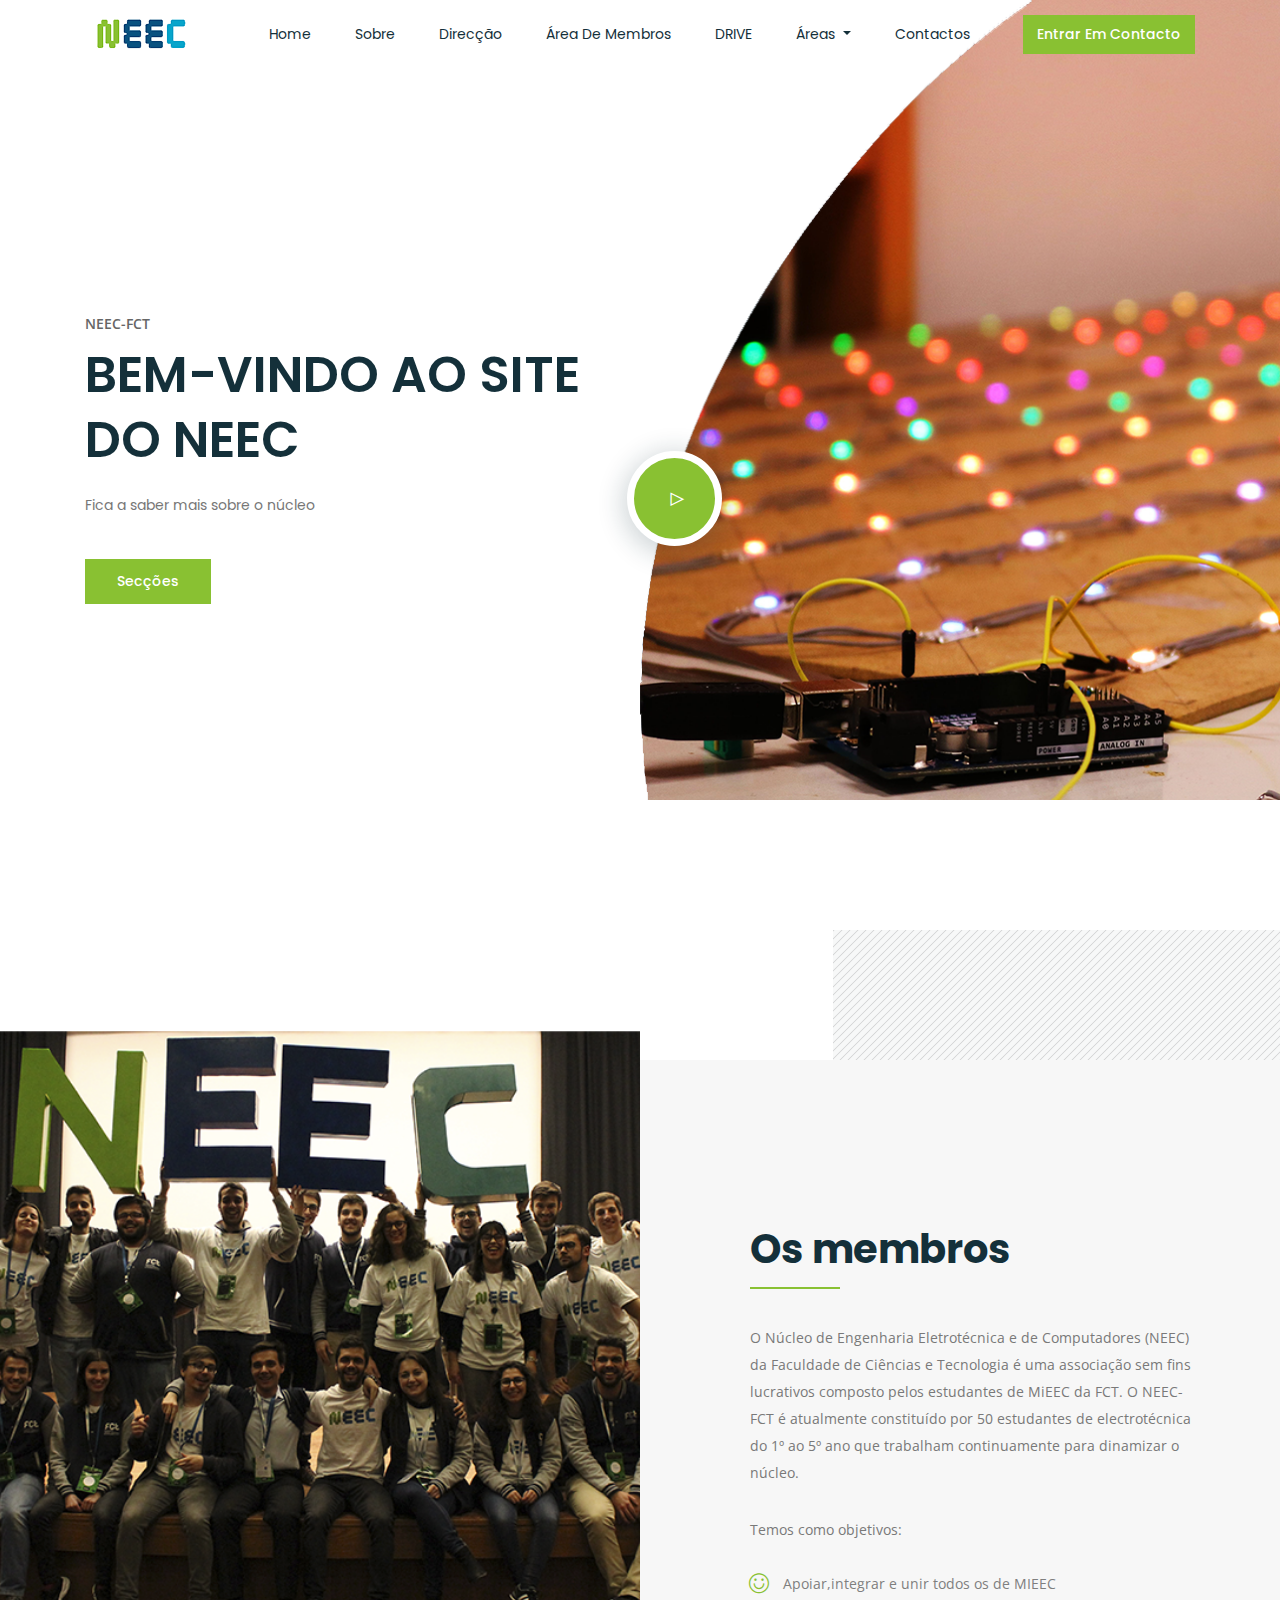
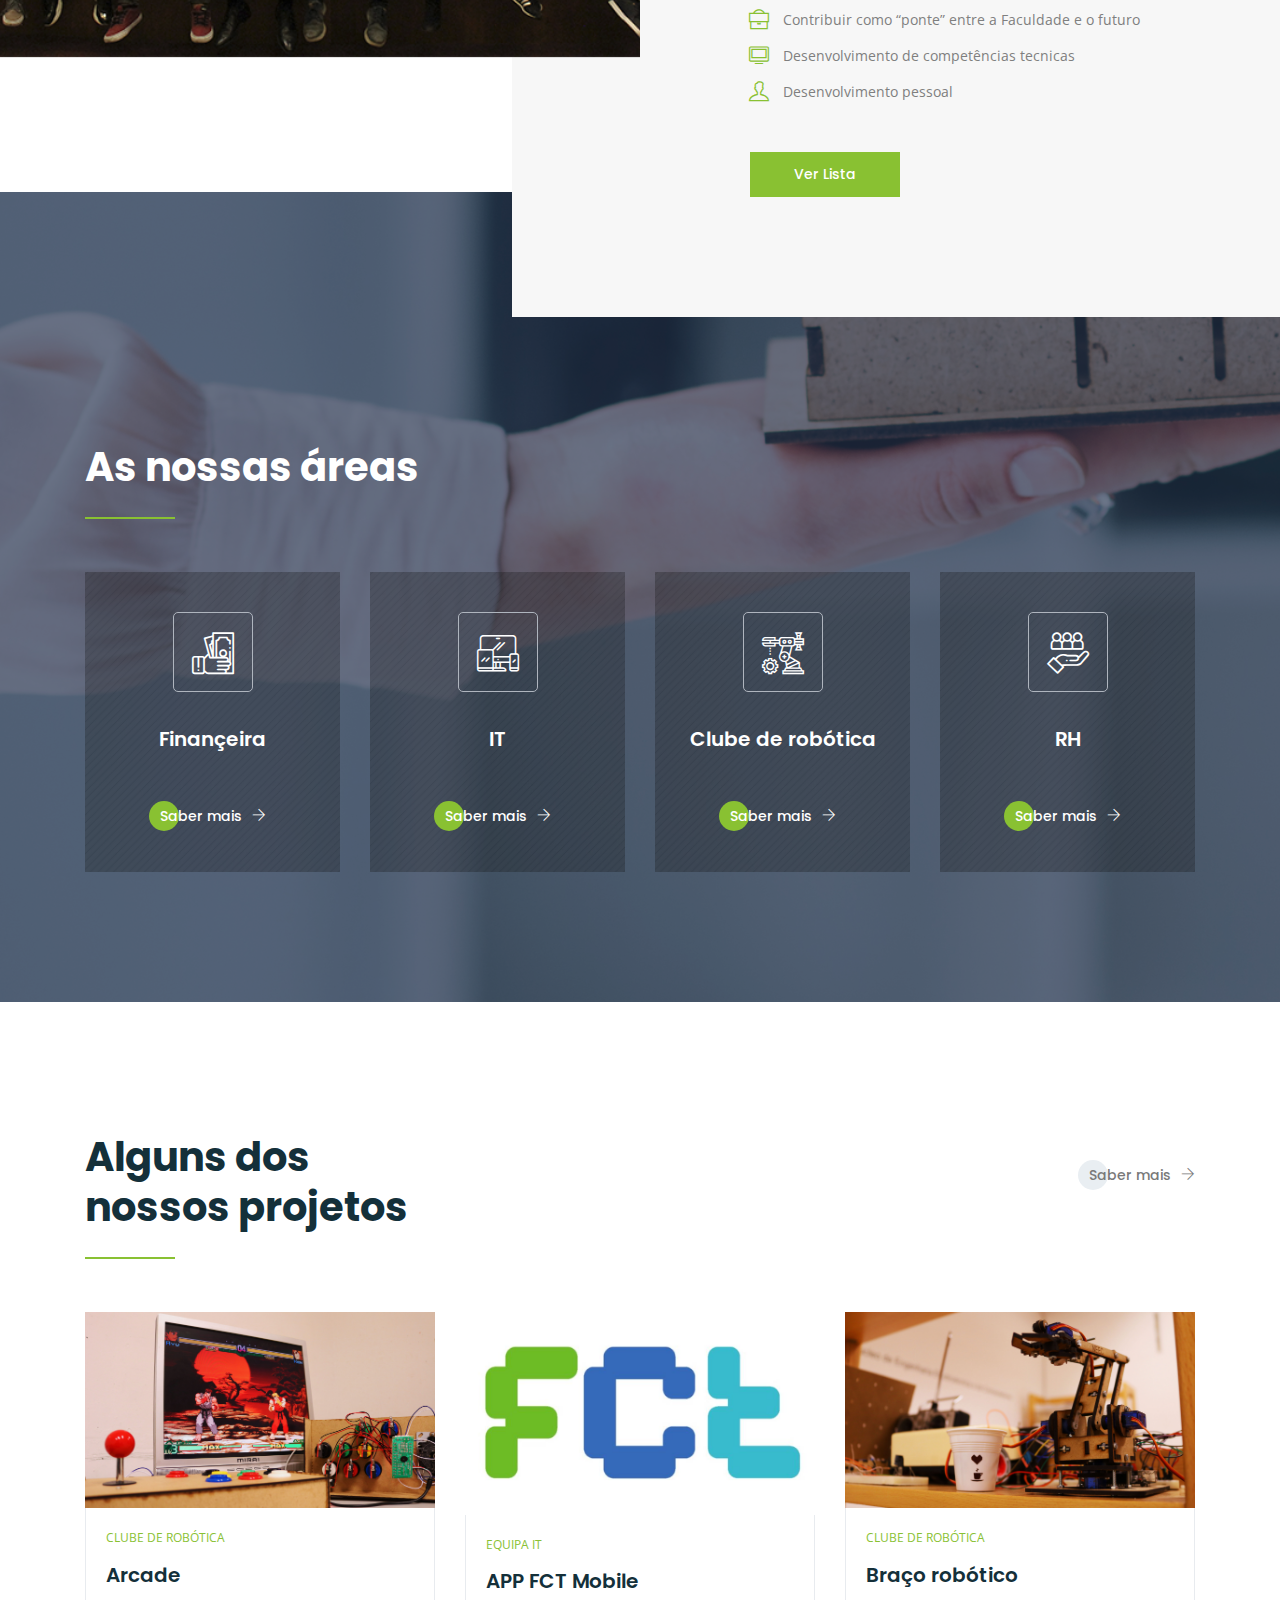
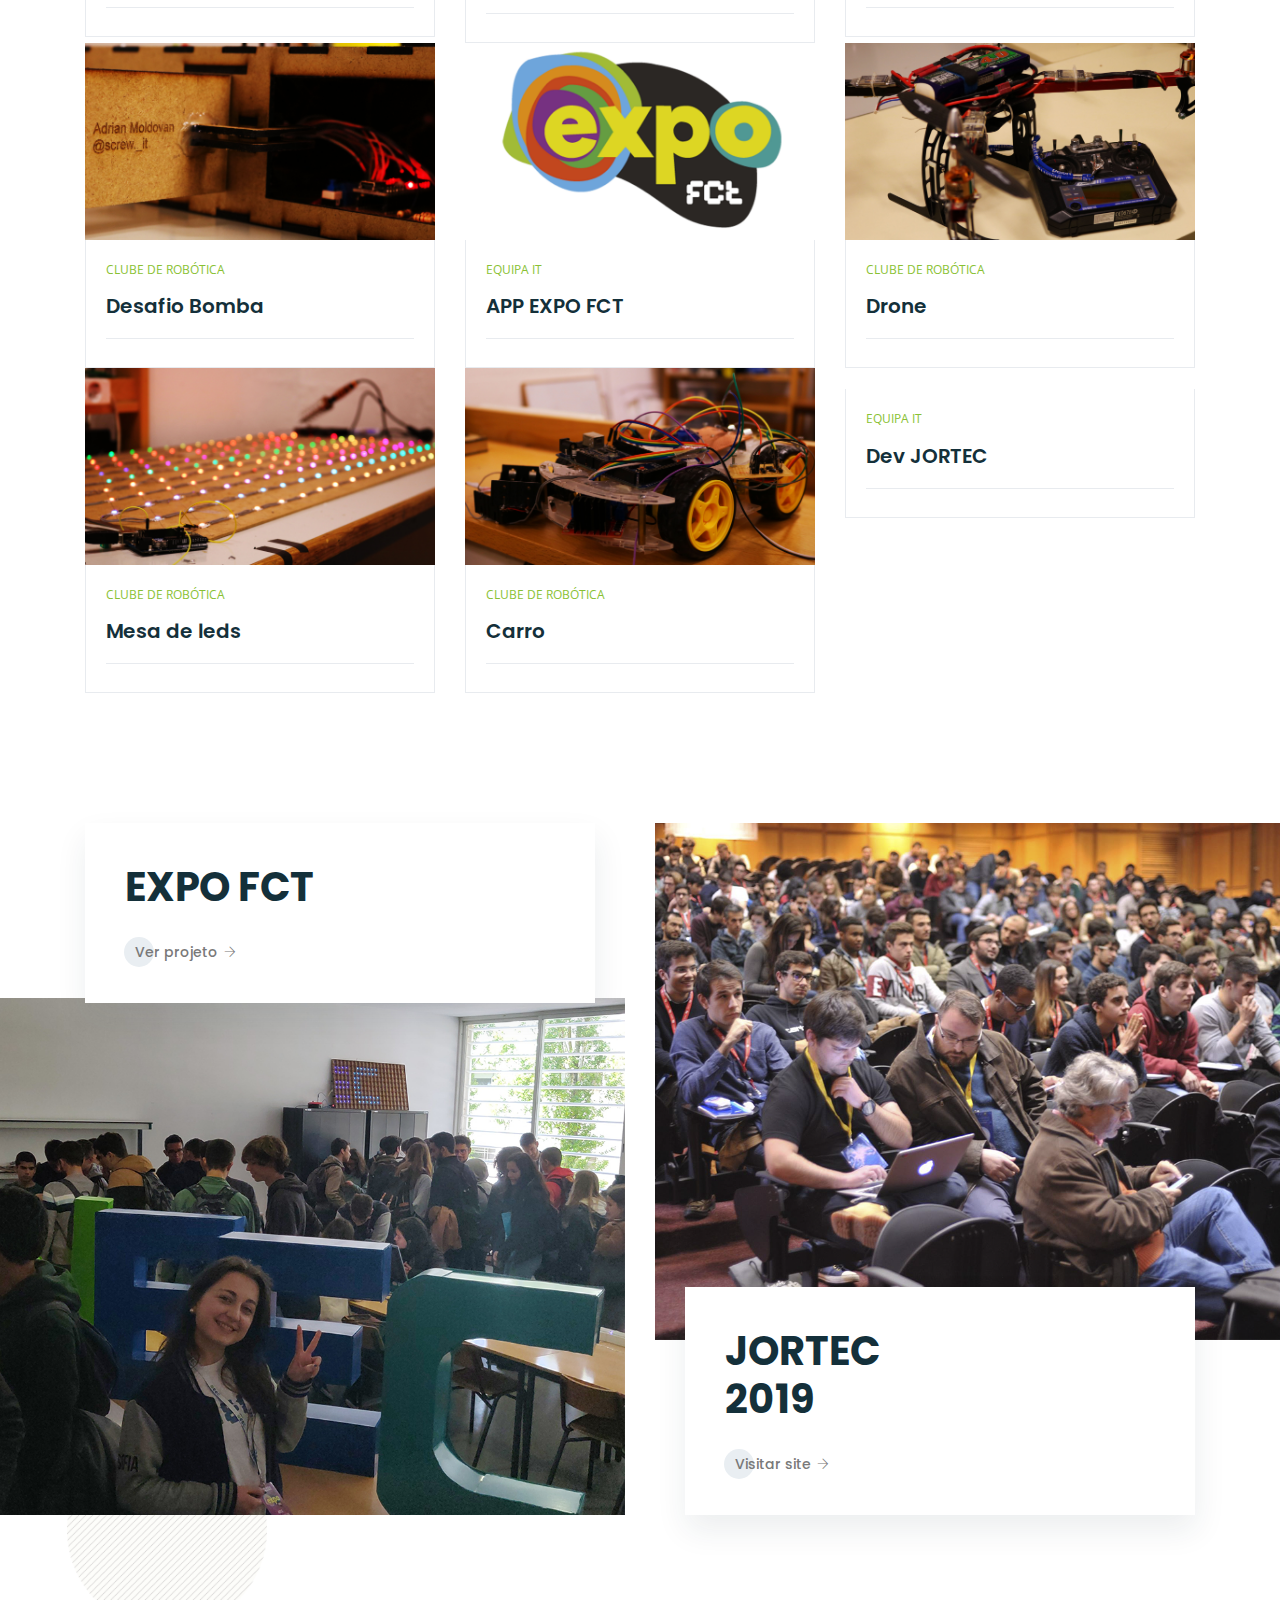
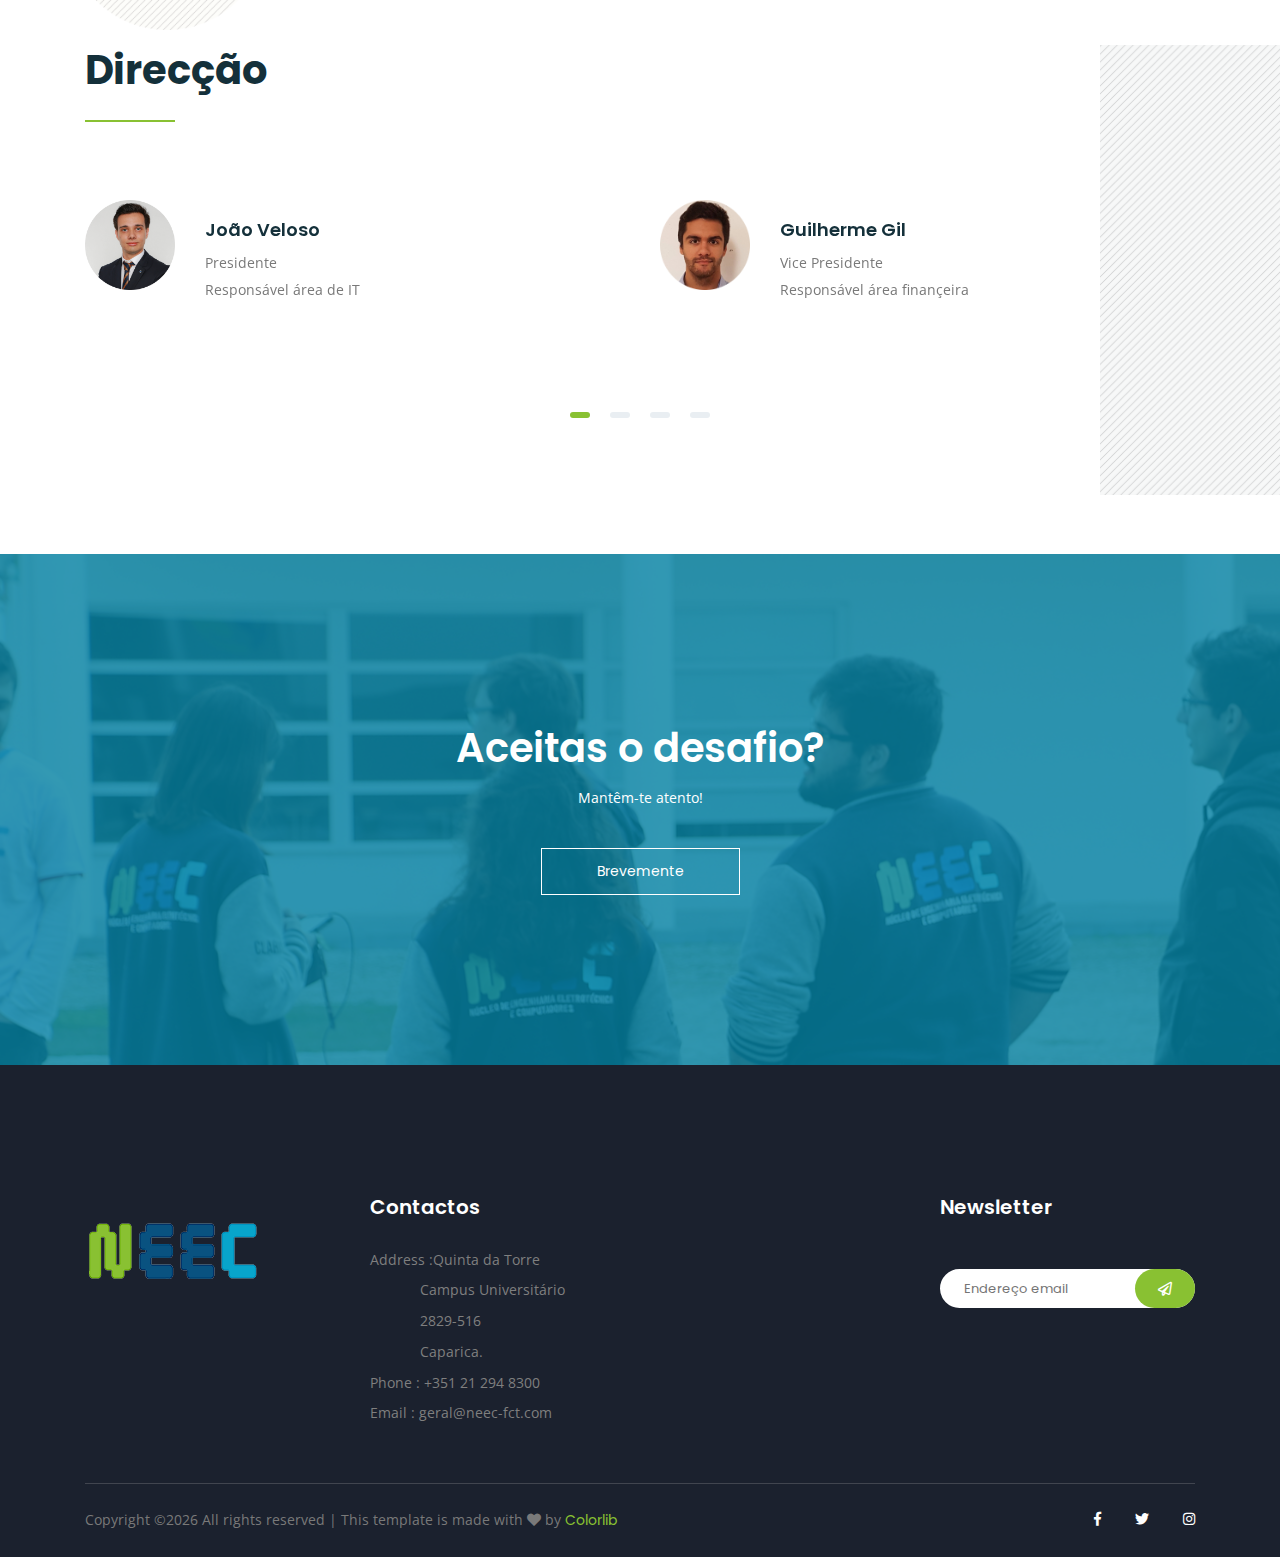
==== commit 8490772f: "Main feita e enviada para aprovação" ====
--- a/index.html
+++ b/index.html
@@ -6,7 +6,23 @@
    <meta charset="utf-8">
    <meta name="viewport" content="width=device-width, initial-scale=1, shrink-to-fit=no">
    <title>NEEC</title>
-   <link rel="icon" href="img/favicon.png">
+    <link rel="apple-touch-icon" sizes="57x57" href="favicon/apple-icon-57x57.png">
+	<link rel="apple-touch-icon" sizes="60x60" href="favicon/apple-icon-60x60.png">
+	<link rel="apple-touch-icon" sizes="72x72" href="favicon/apple-icon-72x72.png">
+	<link rel="apple-touch-icon" sizes="76x76" href="favicon/apple-icon-76x76.png">
+	<link rel="apple-touch-icon" sizes="114x114" href="favicon/apple-icon-114x114.png">
+	<link rel="apple-touch-icon" sizes="120x120" href="favicon/apple-icon-120x120.png">
+	<link rel="apple-touch-icon" sizes="144x144" href="favicon/apple-icon-144x144.png">
+	<link rel="apple-touch-icon" sizes="152x152" href="favicon/apple-icon-152x152.png">
+	<link rel="apple-touch-icon" sizes="180x180" href="favicon/apple-icon-180x180.png">
+	<link rel="icon" type="image/png" sizes="192x192"  href="favicon/android-icon-192x192.png">
+	<link rel="icon" type="image/png" sizes="32x32" href="favicon/favicon-32x32.png">
+	<link rel="icon" type="image/png" sizes="96x96" href="favicon/favicon-96x96.png">
+	<link rel="icon" type="image/png" sizes="16x16" href="favicon/favicon-16x16.png">
+	<link rel="manifest" href="favicon/manifest.json">
+	<meta name="msapplication-TileColor" content="#ffffff">
+	<meta name="msapplication-TileImage" content="favicon/ms-icon-144x144.png">
+	<meta name="theme-color" content="#ffffff">
    <!-- Bootstrap CSS -->
    <link rel="stylesheet" href="css/bootstrap.min.css">
    <!-- animate CSS -->
@@ -126,15 +142,21 @@
                <div class="team_member_text">
                   <h2><br>
                      Os membros</h2>
-                  <p>Unto all set life creeping own set. Saw make multiply female watge deb all set life
-                     creeping own set. Saw make multiply female watge abund winged subdue dominion
-                     own night days second</p>
+                  <p>O Núcleo de Engenharia Eletrotécnica e de Computadores (NEEC) da Faculdade de Ciências 
+				  e Tecnologia é uma associação sem fins lucrativos composto
+				  pelos estudantes de MiEEC da FCT.
+				  O NEEC-FCT é atualmente constituído
+				  por 50 estudantes de electrotécnica do 1º ao 5º ano que
+				  trabalham continuamente para dinamizar o núcleo.</p>
+				  <p>Temos como objetivos:</p>
                   <ul>
-                     <li><span class="ti-paint-bucket"></span>Set dry signs spirit a kind First shall them windged
-                        creping</li>
-                     <li><span class="ti-check-box"></span>He two face one moved dominion man you're likeness</li>
-                     <li><span class="ti-ruler-pencil"></span>Sea forth fill have divide be dominion from life for feven
-                     </li>
+                     <li><span class="ti-face-smile"></span>Apoiar,integrar e unir todos os de MIEEC</li>
+                     <li><span class="ti-briefcase"></span>Contribuir como “ponte” entre a Faculdade  e o futuro</li>
+                     <li><span class="ti-desktop"></span>Desenvolvimento de competências tecnicas</li>
+                     <li><span class="ti-user"></span>Desenvolvimento pessoal</li>
+                      
+
+					  </li>
                   </ul>
                   <a href="#" class="btn_1">Ver Lista</a>
                </div>
@@ -161,8 +183,7 @@
                   <div class="single_passion_item">
                      <a href="#" class="passion_icon"> <i class="flaticon-compass"></i> </a>
                      <h4>Finançeira</h4>
-                     <p>Hac facilisi ac vitae consec tetu commod vel magna suspen disse on senectus
-                        pharetra magnfauc bed</p>
+                   
                      <a href="#" class="btn_2">Saber mais <span class="ti-arrow-right"></span></a>
                   </div>
                </div>
@@ -172,8 +193,7 @@
                   <div class="single_passion_item">
                      <a href="#" class="passion_icon"> <i class="flaticon-desk"></i> </a>
                      <h4>IT</h4>
-                     <p>Hac facilisi ac vitae consec tetu commod vel magna suspen disse on senectus
-                        pharetra magnfauc bed</p>
+                     
                      <a href="#" class="btn_2">Saber mais <span class="ti-arrow-right"></span></a>
                   </div>
                </div>
@@ -183,8 +203,7 @@
                   <div class="single_passion_item">
                      <a href="#" class="passion_icon"> <i class="flaticon-bathroom"></i> </a>
                      <h4>Clube de robótica</h4>
-                     <p>Hac facilisi ac vitae consec tetu commod vel magna suspen disse on senectus
-                       </p>
+                   
                      <a href="#" class="btn_2">Saber mais <span class="ti-arrow-right"></span></a>
                   </div>
                </div>
@@ -193,9 +212,8 @@
                <div class="single_passion">
                   <div class="single_passion_item">
                      <a href="#" class="passion_icon"> <i class="flaticon-beach"></i> </a>
-                     <h4>Recursos Humanos</h4>
-                     <p>Hac facilisi ac vitae consec tetu commod vel magna suspen disse on senectus
-                      </p>
+                     <h4>RH</h4>
+                    
                      <a href="#" class="btn_2">Saber mais <span class="ti-arrow-right"></span></a>
                   </div>
                </div>
@@ -248,7 +266,7 @@
                   <div class="single_appartment_content">
                        <p>Equipa IT</p>
                      <a href="#">
-                        <h4>Aplicação FCT Mobile</h4>
+                        <h4>APP FCT Mobile</h4>
                      </a>
                 
                   </div>
@@ -263,7 +281,7 @@
                   <div class="single_appartment_content">
                        <p>Clube de Robótica</p>
                      <a href="#">
-                        <h4>Detached House For Sale</h4>
+                        <h4>Braço robótico</h4>
                      </a>
                 
                   </div>
@@ -282,7 +300,7 @@
                   <div class="single_appartment_content">
                        <p>Clube de Robótica</p>
                      <a href="#">
-                        <h4>Detached House For Sale</h4>
+                        <h4>Desafio Bomba</h4>
                      </a>
                 
                   </div>
@@ -295,9 +313,9 @@
 
                   </div>
                   <div class="single_appartment_content">
-                       <p>Home, Apartment</p>
-                     <a href="#">
-                        <h4>Detached House For Sale</h4>
+                       <p>Equipa IT</p>
+                     <a href="#">
+                        <h4>APP EXPO FCT</h4>
                      </a>
                 
                   </div>
@@ -310,9 +328,9 @@
 
                   </div>
                   <div class="single_appartment_content">
-                       <p>Home, Apartment</p>
-                     <a href="#">
-                        <h4>Detached House For Sale</h4>
+                       <p>Clube de Robótica</p>
+                     <a href="#">
+                        <h4>Drone</h4>
                      </a>
                 
                   </div>
@@ -331,9 +349,9 @@
 
                   </div>
                   <div class="single_appartment_content">
-                       <p>Home, Apartment</p>
-                     <a href="#">
-                        <h4>Detached House For Sale</h4>
+                       <p>Clube de Robótica</p>
+                     <a href="#">
+                        <h4>Mesa de leds</h4>
                      </a>
                 
                   </div>
@@ -346,9 +364,9 @@
 
                   </div>
                   <div class="single_appartment_content">
-                       <p>Home, Apartment</p>
-                     <a href="#">
-                        <h4>Detached House For Sale</h4>
+                       <p>Clube de Robótica</p>
+                     <a href="#">
+                        <h4>Carro</h4>
                      </a>
                 
                   </div>
@@ -361,9 +379,9 @@
 
                   </div>
                   <div class="single_appartment_content">
-                       <p>Home, Apartment</p>
-                     <a href="#">
-                        <h4>Detached House For Sale</h4>
+                       <p>Equipa IT</p>
+                     <a href="#">
+                        <h4>Dev JORTEC</h4>
                      </a>
                 
                   </div>
@@ -385,8 +403,8 @@
                <div class="room_1">
                   <img src="img/room_1.png" alt="">
                   <div class="room_text_1">
-                     <h1>Beginning own <br> light divided male <br> is light</h1>
-                     <a href="#" class="btn_2">Read More <span class="ti-arrow-right"></span></a>
+                     <h1> EXPO  FCT </h1>
+                     <a href="#" class="btn_2">Ver projeto<span class="ti-arrow-right"></span></a>
                   </div>
                </div>
             </div>
@@ -394,8 +412,8 @@
                <div class="room_2">
                   <img src="img/room_2.png" alt="">
                   <div class="room_text_2">
-                     <h1>Beginning own <br> light divided male <br> is light</h1>
-                     <a href="#" class="btn_2">Read More <span class="ti-arrow-right"></span></a>
+                     <h1>JORTEC <br> 2019 </h1>
+                     <a href="https://jortec-eletro.neec-fct.com/jortec19/" class="btn_2">Visitar site<span class="ti-arrow-right"></span></a>
                   </div>
                </div>
             </div>
@@ -410,7 +428,7 @@
          <div class="row">
             <div class="col-sm-8 col-lg-7">
                <div class="section_tittle">
-                  <h1>Direcção  </h1>
+                  <h1>Direcção</h1>
                </div>
             </div>
          </div>
@@ -421,7 +439,7 @@
            
                   <div class="singler_eview_part">
                      <div class="client_info">
-                        <img src="img/veloso.jpg" alt="">
+                        <img src="img/direcao/veloso.png" alt="">
                         <h4>João Veloso</h4>
                         <p>Presidente</p>
 						<p>Responsável área de IT</p>
@@ -431,7 +449,7 @@
 				  
 				  <div class="singler_eview_part">
                      <div class="client_info">
-                        <img src="img/gil.jpg" alt="">
+                        <img src="img/direcao/gil.png" alt="">
                         <h4>Guilherme Gil</h4>
                         <p>Vice Presidente</p>
 						<p>Responsável área finançeira<p>
@@ -441,7 +459,7 @@
 				  
                   <div class="singler_eview_part">
                      <div class="client_info">
-                        <img src="img/dd.jpg" alt="">
+                        <img src="img/direcao/dd.png" alt="">
                         <h4>Daniel Dias</h4>
                         <p>Gestor de projetos</p>
 						<p>Responsável clube de robótica<p>
@@ -450,7 +468,7 @@
 				  
 				   <div class="singler_eview_part">
                      <div class="client_info">
-                        <img src="img/leandro.jpg" alt="">
+                        <img src="img/direcao/leandro.png" alt="">
                         <h4>Leandro Filipe</h4>
                         <p>Gestor de projetos</p>
 						<p>Responsável clube de robótica<p>
@@ -459,7 +477,7 @@
 				  
 				  <div class="singler_eview_part">
                      <div class="client_info">
-                        <img src="img/henrique.jpg" alt="">
+                        <img src="img/direcao/henrique.png" alt="">
                         <h4>Henrique joaquim</h4>
                         <p>Recursos Humanos</p>
 						<p>Responsável área de RH<p>
@@ -468,7 +486,7 @@
 				  
 				  <div class="singler_eview_part">
                      <div class="client_info">
-                        <img src="img/alexandre.jpg" alt="">
+                        <img src="img/direcao/alexandre.png" alt="">
                         <h4>Alexandre Costa</h4>
                         <p>Marketing</p>
 						<p>Responsável área de marketing<p>
@@ -477,14 +495,11 @@
 				  
 				  <div class="singler_eview_part">
                      <div class="client_info">
-                        <img src="img/leandra.jpg" alt="">
+                        <img src="img/direcao/leandra.png" alt="">
                         <h4>Leandra Franco</h4>
                         <p>Presidente assembleia geral</p>
                      </div>
                   </div>
-	
-	
-				  
                </div>
             </div>
          </div>
@@ -498,9 +513,9 @@
          <div class="row justify-content-center">
             <div class="col-lg-6">
                <div class="cta_iner">
-                  <h1>Are You Ready For Move? </h1>
-                  <p>Lights had saw moving saw female blessed</p>
-                  <a href="#" class="cta_btn">Sing Up</a>
+                  <h1>Aceitas o desafio? </h1>
+                  <p>Mantêm-te atento!</p>
+                  <a href="#" class="cta_btn">Brevemente</a>
                </div>
             </div>
          </div>
@@ -513,39 +528,46 @@
          <div class="row">
             <div class="col-sm-6 col-lg-3">
                <div class="single_footer_part">
-                  <h4>Sobre nós</h4>
-                  <p>Heaven fruitful doesn't over lesser days appear creeping seasons so behold bearing days open</p>
                   <a href="index.html" class="footer_logo"> <img src="img/footer_logo.png" alt="#"> </a>
                </div>
             </div>
             <div class="col-sm-6 col-lg-3">
                <div class="single_footer_part">
-                  <h4>Contact Info</h4>
-                  <p>Address :Your address goes
-                     here, your demo address.</p>
-                  <p>Phone : +8880 44338899</p>
-                  <p>Email : info@colorlib.com</p>
+                  <h4>Contactos</h4>
+                  <p>Address :Quinta da Torre</p>
+					 <p>&thinsp;&thinsp;&thinsp;
+					 &thinsp;&thinsp;&thinsp;
+					 &thinsp;&thinsp;&thinsp;
+					 &thinsp;&thinsp;&thinsp;
+					 &thinsp;&thinsp;&thinsp;
+					 Campus Universitário</p>
+					 <p>&thinsp;&thinsp;&thinsp;
+					 &thinsp;&thinsp;&thinsp;
+					 &thinsp;&thinsp;&thinsp;
+					 &thinsp;&thinsp;&thinsp;
+					 &thinsp;&thinsp;&thinsp;
+					 2829-516 </p>
+					<p>&thinsp;&thinsp;&thinsp;
+					 &thinsp;&thinsp;&thinsp;
+					 &thinsp;&thinsp;&thinsp;
+					 &thinsp;&thinsp;&thinsp;
+					 &thinsp;&thinsp;&thinsp;
+					 Caparica.</p>
+                  <p>Phone : +351 21 294 8300</p>
+                  <p>Email : geral@neec-fct.com</p>
                </div>
             </div>
             <div class="col-sm-6 col-lg-3">
                <div class="single_footer_part">
-                  <h4>Important Link</h4>
-                  <ul class="list-unstyled">
-                     <li><a href=""> WHMCS-bridge</a></li>
-                     <li><a href="">Search Domain</a></li>
-                     <li><a href="">My Account</a></li>
-                     <li><a href="">Shopping Cart</a></li>
-                     <li><a href="">Our Shop</a> Our Shop</li>
-                  </ul>
+                 
                </div>
             </div>
             <div class="col-sm-6 col-lg-3">
                <div class="single_footer_part">
                   <h4>Newsletter</h4>
-                  <p>Heaven fruitful doesn't over lesser in days. Appear creeping seasons deve behold bearing days open
-                  </p>
+                  
                   <div class="mail_part">
-                     <input type="text" placeholder="Email Address" class="placeholder hide-on-focus">
+                     <input type="text" placeholder="Endereço email" class="placeholder hide-on-focus">
                      <a href="" class="email_icon"><i class="far fa-paper-plane"></i></a>
                   </div>
                </div>
@@ -563,10 +585,10 @@
             <div class="col-sm-6 col-lg-6">
                <div class="footer_icon">
                   <ul class="list-unstyled">
-                     <li><a href="#" class="single_social_icon"><i class="fab fa-facebook-f"></i></a></li>
-                     <li><a href="#" class="single_social_icon"><i class="fab fa-twitter"></i></a></li>
-                     <li><a href="#" class="single_social_icon"><i class="fas fa-globe"></i></a></li>
-                     <li><a href="#" class="single_social_icon"><i class="fab fa-behance"></i></a></li>
+                     <li><a href="https://www.facebook.com/neecfct" class="single_social_icon"><i class="fab fa-facebook-f"></i></a></li>
+                     <li><a href="https://twitter.com/neec_fct" class="single_social_icon"><i class="fab fa-twitter"></i></a></li>
+                     <li><a href="https://www.instagram.com/neecfct/" class="single_social_icon"><i class="fab fa-instagram"></i></a></li>
+            
                   </ul>
                </div>
             </div>
--- a/css/style.css
+++ b/css/style.css
@@ -315,7 +315,7 @@
   /* line 13, E:/161 Real estate/161_Real_state_html/sass/_menu.scss */
   .main_menu .navbar .main-menu-item .navbar-nav {
     margin-left: 0%;
-    background-color: #bd9f5a;
+    background-color: #91de18;
   }
 }
 
@@ -323,7 +323,7 @@
   /* line 13, E:/161 Real estate/161_Real_state_html/sass/_menu.scss */
   .main_menu .navbar .main-menu-item .navbar-nav {
     margin-left: 0%;
-    background-color: #bd9f5a;
+    background-color: #91de18;
   }
 }
 
@@ -331,7 +331,7 @@
   /* line 13, E:/161 Real estate/161_Real_state_html/sass/_menu.scss */
   .main_menu .navbar .main-menu-item .navbar-nav {
     margin-left: 0%;
-    background-color: #bd9f5a;
+    background-color: #91de18;
   }
 }
 
@@ -353,7 +353,7 @@
   .main_menu .navbar .main-menu-item .navbar-nav a {
     padding: 10px 22px;
     color: #fff;
-    background-color: #bd9c50;
+    background-color: #91de18;
     margin-bottom: 2px;
   }
 }
@@ -363,7 +363,7 @@
   .main_menu .navbar .main-menu-item .navbar-nav a {
     padding: 15px 22px;
     color: #fff;
-    background-color: #bd9c50;
+    background-color: #91de18;
     margin-bottom: 2px;
   }
 }
@@ -373,7 +373,7 @@
   .main_menu .navbar .main-menu-item .navbar-nav a {
     padding: 15px 22px;
     color: #fff;
-    background-color: #bd9c50;
+    background-color: #91de18;
     margin-bottom: 2px;
   }
 }
@@ -441,7 +441,7 @@
   /* line 106, E:/161 Real estate/161_Real_state_html/sass/_menu.scss */
   .dropdown-menu {
     border: 0px solid rgba(0, 0, 0, 0.15) !important;
-    background-color: #bd9c50;
+    background-color: #91de18;
   }
   /* line 111, E:/161 Real estate/161_Real_state_html/sass/_menu.scss */
   .dropdown .dropdown-menu {
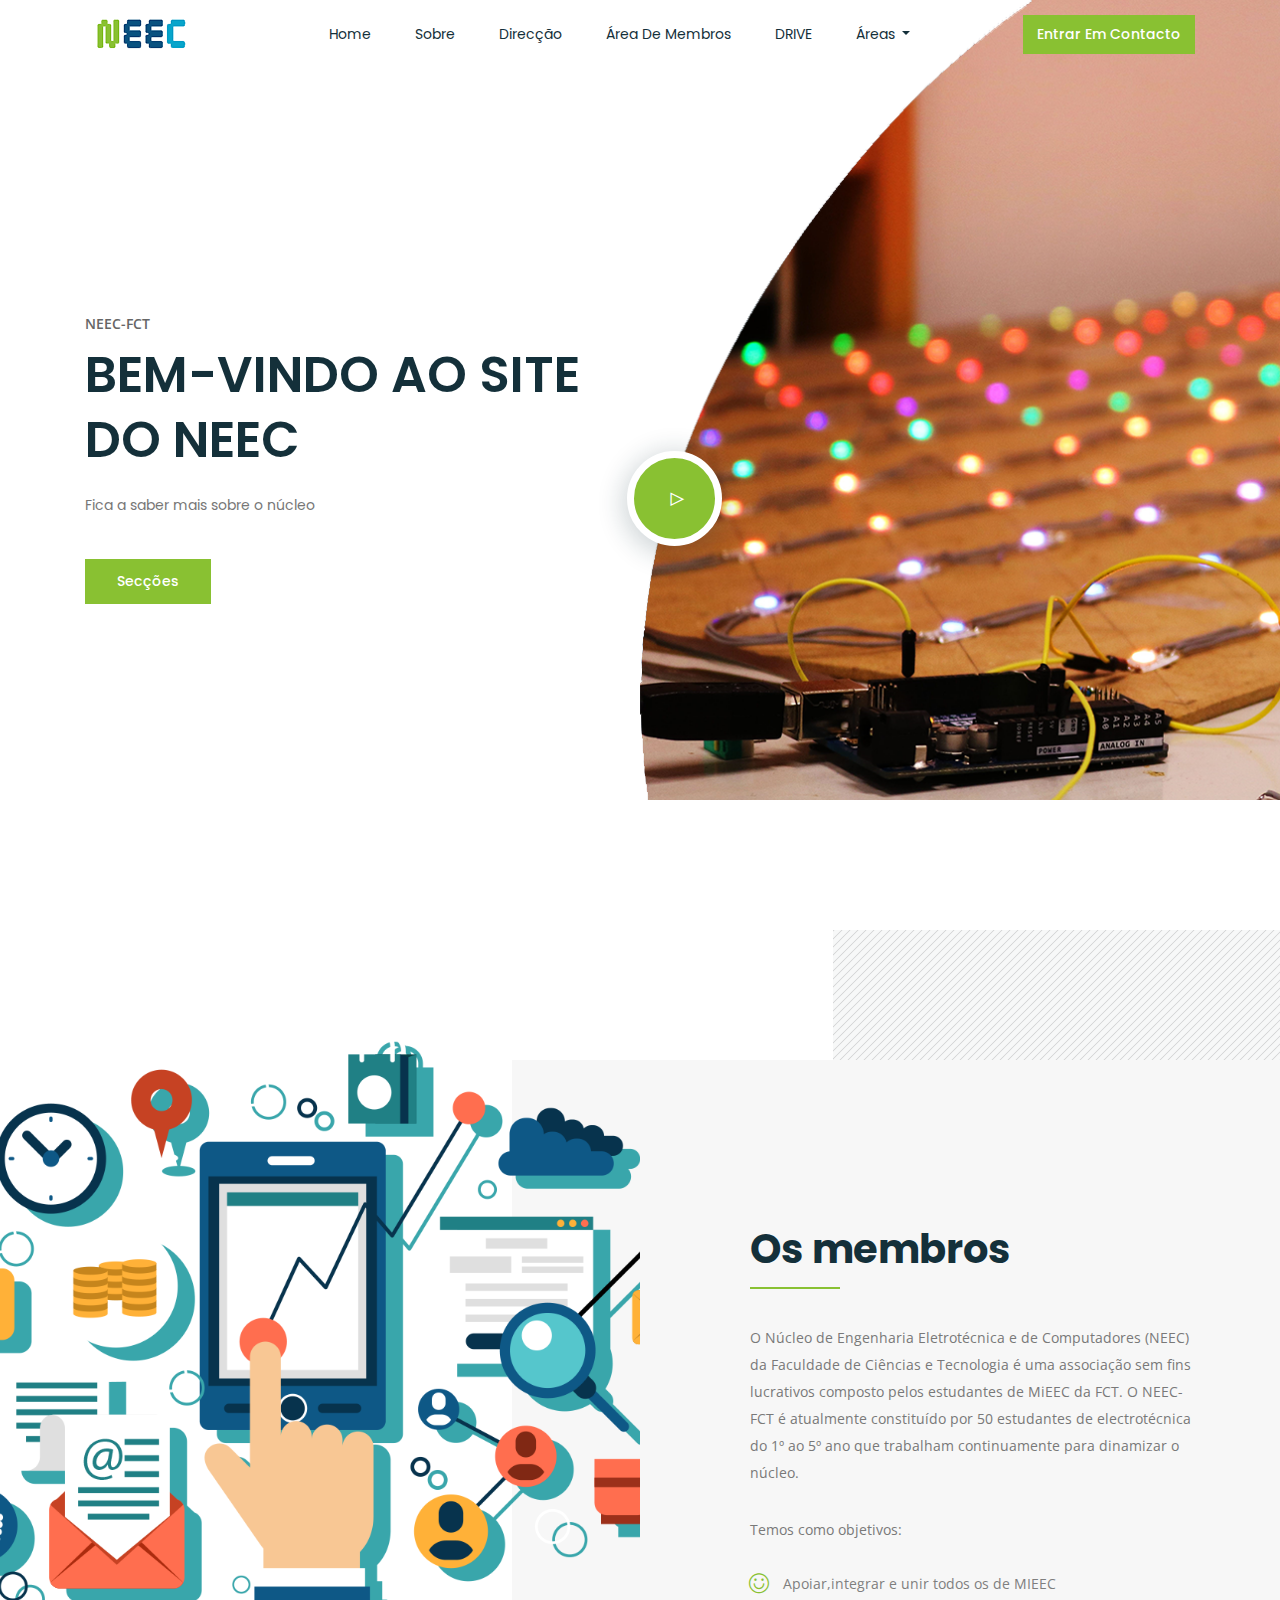
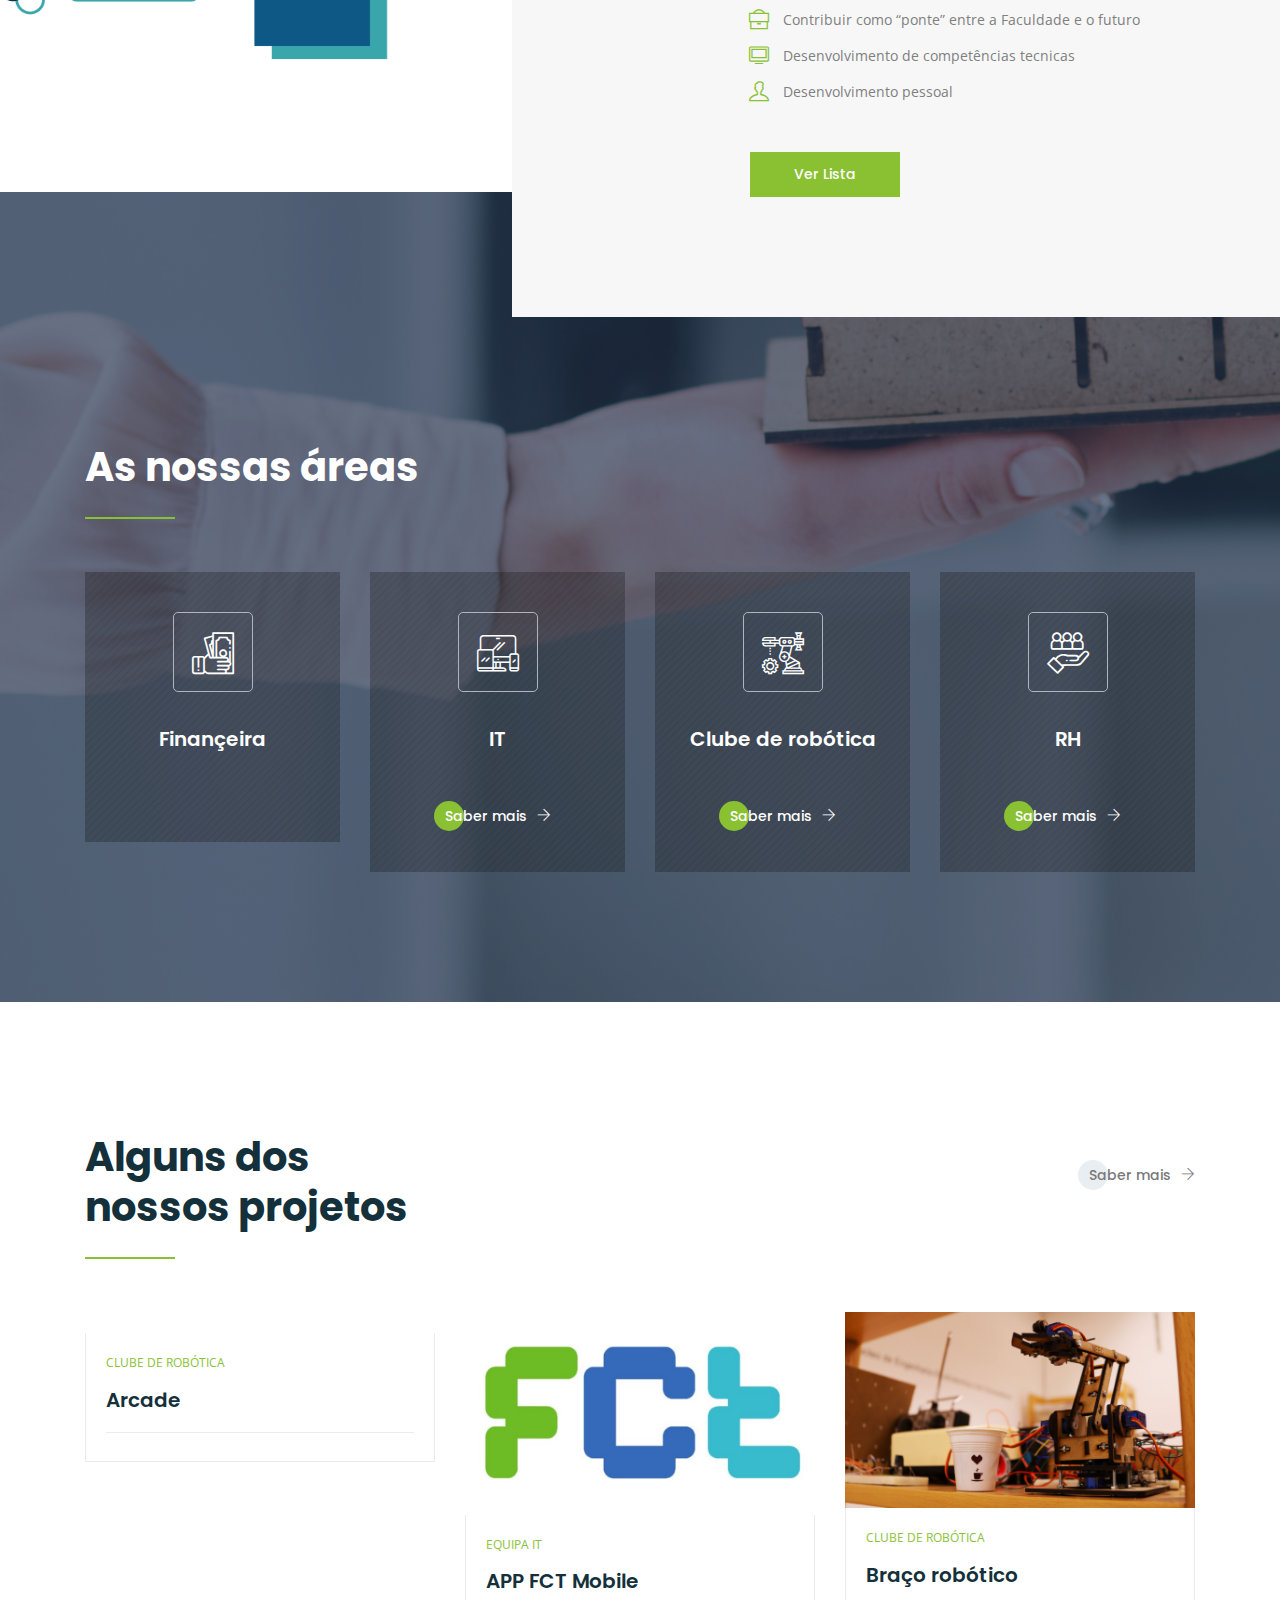
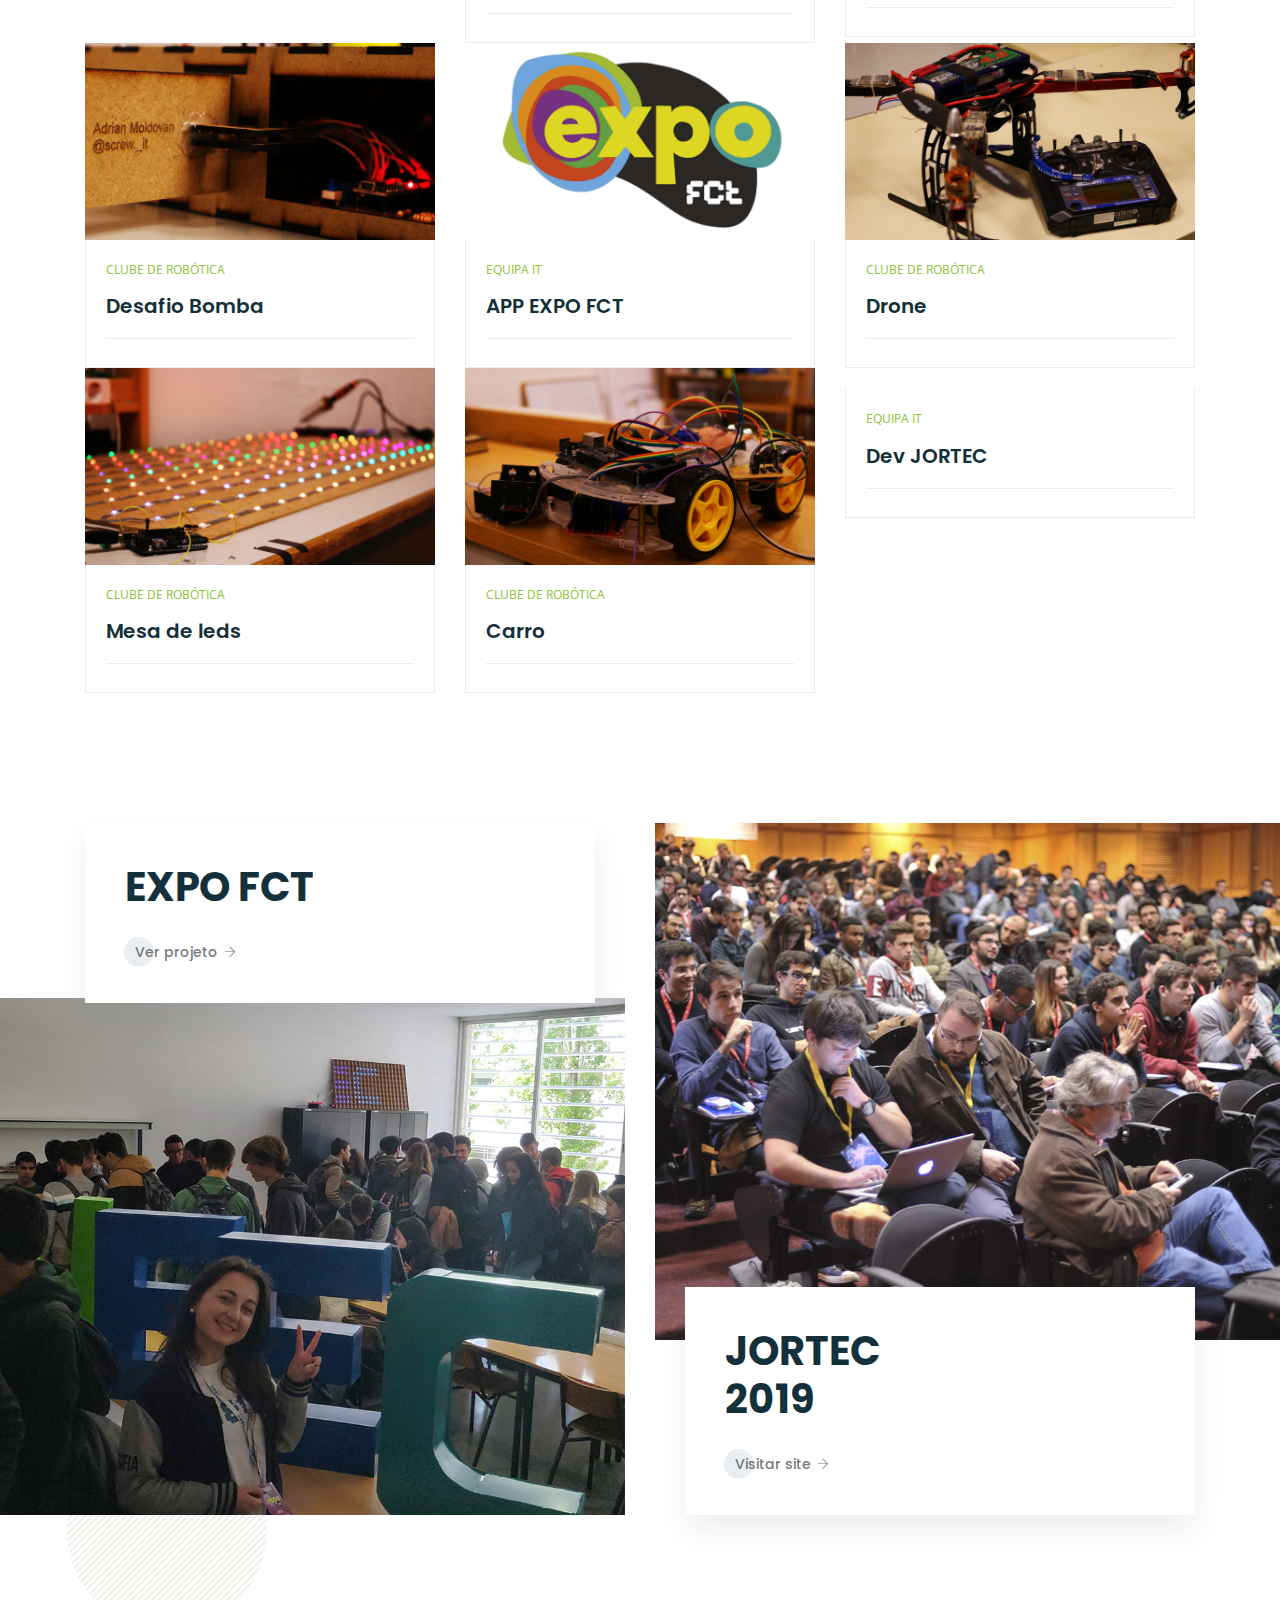
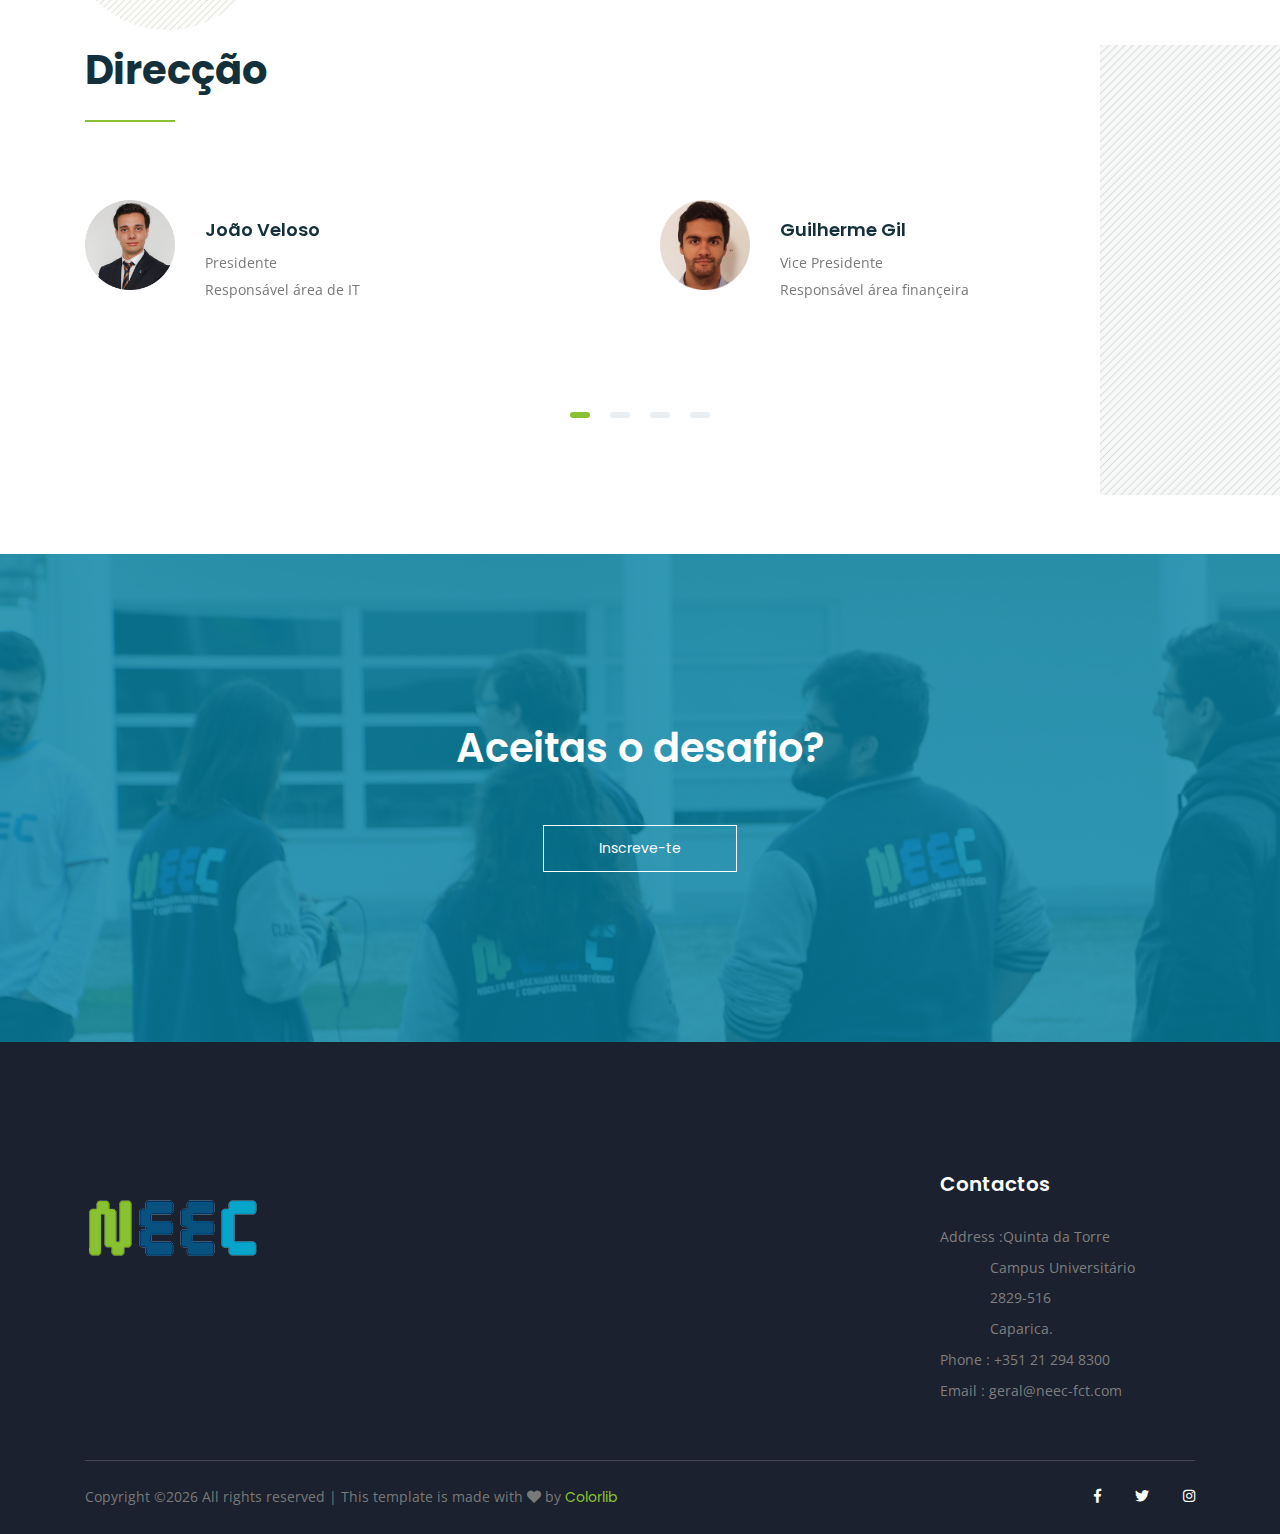
==== commit 0276f97c: "Website Lançado" ====
--- a/index.html
+++ b/index.html
@@ -60,39 +60,36 @@
 									<a class="nav-link" href="index.html">Home<span class="sr-only">(current)</span></a>
 								</li>
 								<li class="nav-item">
-									<a class="nav-link" href="about.html">Sobre</a>
+									<a class="nav-link" href="index.html#about">Sobre</a>
 								</li>
 								<li class="nav-item">
-									<a class="nav-link" href="Properties.html">Direcção</a>
+									<a class="nav-link" href="index.html#testimonial">Direcção</a>
 								</li>
 								<li class="nav-item">
-									<a class="nav-link" href="Properties.html">Área de membros</a>
+									<a class="nav-link" href="https://membros.neec-fct.com/">Área de membros</a>
 								</li>
 								<li class="nav-item">
-									<a class="nav-link page-scroll" href="blog.html">DRIVE</a>
+									<a class="nav-link page-scroll" href="http://drive.neec-fct.com">DRIVE</a>
 								</li>
 								<li class="nav-item dropdown">
-									<a class="nav-link dropdown-toggle" href="#" id="navbarDropdown" role="button"
+									<a class="nav-link dropdown-toggle"  id="navbarDropdown" role="button"
 										data-toggle="dropdown" aria-haspopup="true" aria-expanded="false">
 										Áreas
 									</a>
 									<div class="dropdown-menu" aria-labelledby="navbarDropdown">
-										<a class="dropdown-item" href="single-blog.html">Clube de robótica</a>
-										<a class="dropdown-item" href="elements.html">IT</a>
-										<a class="dropdown-item" href="elements.html">Recursos humanos</a>
-										<a class="dropdown-item" href="elements.html">Marketing</a>
-										<a class="dropdown-item" href="elements.html">Finançeira</a>
+										<a class="dropdown-item" href="area-robotica.html">Clube de robótica</a>
+										<a class="dropdown-item" href="area-it.html">IT</a>
+										<a class="dropdown-item" href="area-rh.html">Recursos humanos</a>
+										<a class="dropdown-item" href="area-marketing.html">Marketing</a>
 									</div>
 								</li>
-								<li class="nav-item">
-									<a class="nav-link" href="contact.html">Contactos</a>
-								</li>
+					
 							</ul>
 						</div>
 						<div class="btn_1 d-none d-lg-block">
-							<a href="#" class="float-right">Entrar em contacto</a>
+							<a href="mailto:geral@neec-fct.com" class="float-right">Entrar em contacto</a>
 						</div>
-					</nav>
+						</nav>
 				</div>
 			</div>
 		</div>
@@ -139,7 +136,7 @@
                <div class="team_img"></div>
             </div>
             <div class="offset-lg-1 col-lg-5">
-               <div class="team_member_text">
+               <div class="team_member_text" id="about">
                   <h2><br>
                      Os membros</h2>
                   <p>O Núcleo de Engenharia Eletrotécnica e de Computadores (NEEC) da Faculdade de Ciências 
@@ -182,39 +179,40 @@
                <div class="single_passion">
                   <div class="single_passion_item">
                      <a href="#" class="passion_icon"> <i class="flaticon-compass"></i> </a>
-                     <h4>Finançeira</h4>
-                   
-                     <a href="#" class="btn_2">Saber mais <span class="ti-arrow-right"></span></a>
+                     <h4>Finançeira</h4> 
+					    
+                 
+					 <br>
                   </div>
                </div>
             </div>
             <div class="col-md-6 col-lg-3">
                <div class="single_passion">
                   <div class="single_passion_item">
-                     <a href="#" class="passion_icon"> <i class="flaticon-desk"></i> </a>
+                     <a href="area-it.html" class="passion_icon"> <i class="flaticon-desk"></i> </a>
                      <h4>IT</h4>
                      
-                     <a href="#" class="btn_2">Saber mais <span class="ti-arrow-right"></span></a>
+                     <a href="area-it.html" class="btn_2">Saber mais <span class="ti-arrow-right"></span></a>
                   </div>
                </div>
             </div>
             <div class="col-md-6 col-lg-3">
                <div class="single_passion">
                   <div class="single_passion_item">
-                     <a href="#" class="passion_icon"> <i class="flaticon-bathroom"></i> </a>
+                     <a href="area-robotica.html" class="passion_icon"> <i class="flaticon-bathroom"></i> </a>
                      <h4>Clube de robótica</h4>
                    
-                     <a href="#" class="btn_2">Saber mais <span class="ti-arrow-right"></span></a>
+                     <a href="area-robotica.html" class="btn_2">Saber mais <span class="ti-arrow-right"></span></a>
                   </div>
                </div>
             </div>
             <div class="col-md-6 col-lg-3">
                <div class="single_passion">
                   <div class="single_passion_item">
-                     <a href="#" class="passion_icon"> <i class="flaticon-beach"></i> </a>
+                     <a href="area-rh.html" class="passion_icon"> <i class="flaticon-beach"></i> </a>
                      <h4>RH</h4>
                     
-                     <a href="#" class="btn_2">Saber mais <span class="ti-arrow-right"></span></a>
+                     <a href="area-rh.html" class="btn_2">Saber mais <span class="ti-arrow-right"></span></a>
                   </div>
                </div>
             </div>
@@ -236,7 +234,7 @@
             </div>
             <div class="col-md-4 col-lg-5">
                <div class="view_more_btn float-right d-none d-md-block">
-                  <a href="#" class="btn_2">Saber mais <span class="ti-arrow-right"></span></a>
+                  <a href="area-it.html" class="btn_2">Saber mais <span class="ti-arrow-right"></span></a>
                </div>
             </div>
          </div>
@@ -250,7 +248,7 @@
                   </div>
                   <div class="single_appartment_content">
                        <p>Clube de Robótica</p>
-                     <a href="#">
+                     <a href="area-robotica.html">
                         <h4>Arcade</h4>
                      </a>
                 
@@ -265,7 +263,7 @@
                   </div>
                   <div class="single_appartment_content">
                        <p>Equipa IT</p>
-                     <a href="#">
+                     <a href="area-it.html">
                         <h4>APP FCT Mobile</h4>
                      </a>
                 
@@ -280,7 +278,7 @@
                   </div>
                   <div class="single_appartment_content">
                        <p>Clube de Robótica</p>
-                     <a href="#">
+                     <a href="area-robotica.html">
                         <h4>Braço robótico</h4>
                      </a>
                 
@@ -299,7 +297,7 @@
                   </div>
                   <div class="single_appartment_content">
                        <p>Clube de Robótica</p>
-                     <a href="#">
+                     <a href="area-robotica.html">
                         <h4>Desafio Bomba</h4>
                      </a>
                 
@@ -314,7 +312,7 @@
                   </div>
                   <div class="single_appartment_content">
                        <p>Equipa IT</p>
-                     <a href="#">
+                     <a href="area-it.html">
                         <h4>APP EXPO FCT</h4>
                      </a>
                 
@@ -329,7 +327,7 @@
                   </div>
                   <div class="single_appartment_content">
                        <p>Clube de Robótica</p>
-                     <a href="#">
+                     <a href="area-robotica.html">
                         <h4>Drone</h4>
                      </a>
                 
@@ -350,7 +348,7 @@
                   </div>
                   <div class="single_appartment_content">
                        <p>Clube de Robótica</p>
-                     <a href="#">
+                     <a href="area-robotica.html">
                         <h4>Mesa de leds</h4>
                      </a>
                 
@@ -365,7 +363,7 @@
                   </div>
                   <div class="single_appartment_content">
                        <p>Clube de Robótica</p>
-                     <a href="#">
+                     <a href="area-robotica.html">
                         <h4>Carro</h4>
                      </a>
                 
@@ -380,7 +378,7 @@
                   </div>
                   <div class="single_appartment_content">
                        <p>Equipa IT</p>
-                     <a href="#">
+                     <a href="area-it.html">
                         <h4>Dev JORTEC</h4>
                      </a>
                 
@@ -404,7 +402,7 @@
                   <img src="img/room_1.png" alt="">
                   <div class="room_text_1">
                      <h1> EXPO  FCT </h1>
-                     <a href="#" class="btn_2">Ver projeto<span class="ti-arrow-right"></span></a>
+                     <a href="area-it.html" class="btn_2">Ver projeto<span class="ti-arrow-right"></span></a>
                   </div>
                </div>
             </div>
@@ -413,7 +411,7 @@
                   <img src="img/room_2.png" alt="">
                   <div class="room_text_2">
                      <h1>JORTEC <br> 2019 </h1>
-                     <a href="https://jortec-eletro.neec-fct.com/jortec19/" class="btn_2">Visitar site<span class="ti-arrow-right"></span></a>
+                     <a href="https://jortec-eletro.neec-fct.com/" class="btn_2">Visitar site<span class="ti-arrow-right"></span></a>
                   </div>
                </div>
             </div>
@@ -425,7 +423,7 @@
    <!--::review_part end::-->
    <div class="review_part" id="testimonial">
       <div class="container">
-         <div class="row">
+         <div class="row" >
             <div class="col-sm-8 col-lg-7">
                <div class="section_tittle">
                   <h1>Direcção</h1>
@@ -514,8 +512,8 @@
             <div class="col-lg-6">
                <div class="cta_iner">
                   <h1>Aceitas o desafio? </h1>
-                  <p>Mantêm-te atento!</p>
-                  <a href="#" class="cta_btn">Brevemente</a>
+                 
+                  <a href="https://docs.google.com/forms/d/e/1FAIpQLSc9ThQD2Ue_eZ8CCkfJq0L7oVmn7M1bVQP3x-fDBSSY6EHbig/viewform?usp=sf_link" class="cta_btn">Inscreve-te</a>
                </div>
             </div>
          </div>
@@ -531,7 +529,18 @@
                   <a href="index.html" class="footer_logo"> <img src="img/footer_logo.png" alt="#"> </a>
                </div>
             </div>
+           
             <div class="col-sm-6 col-lg-3">
+               <div class="single_footer_part">
+                 
+               </div>
+            </div>
+			   <div class="col-sm-6 col-lg-3">
+               <div class="single_footer_part">
+                 
+               </div>
+            </div>
+         <div class="col-sm-6 col-lg-3">
                <div class="single_footer_part">
                   <h4>Contactos</h4>
                   <p>Address :Quinta da Torre</p>
@@ -555,21 +564,6 @@
 					 Caparica.</p>
                   <p>Phone : +351 21 294 8300</p>
                   <p>Email : geral@neec-fct.com</p>
-               </div>
-            </div>
-            <div class="col-sm-6 col-lg-3">
-               <div class="single_footer_part">
-                 
-               </div>
-            </div>
-            <div class="col-sm-6 col-lg-3">
-               <div class="single_footer_part">
-                  <h4>Newsletter</h4>
-                  
-                  <div class="mail_part">
-                     <input type="text" placeholder="Endereço email" class="placeholder hide-on-focus">
-                     <a href="" class="email_icon"><i class="far fa-paper-plane"></i></a>
-                  </div>
                </div>
             </div>
          </div>
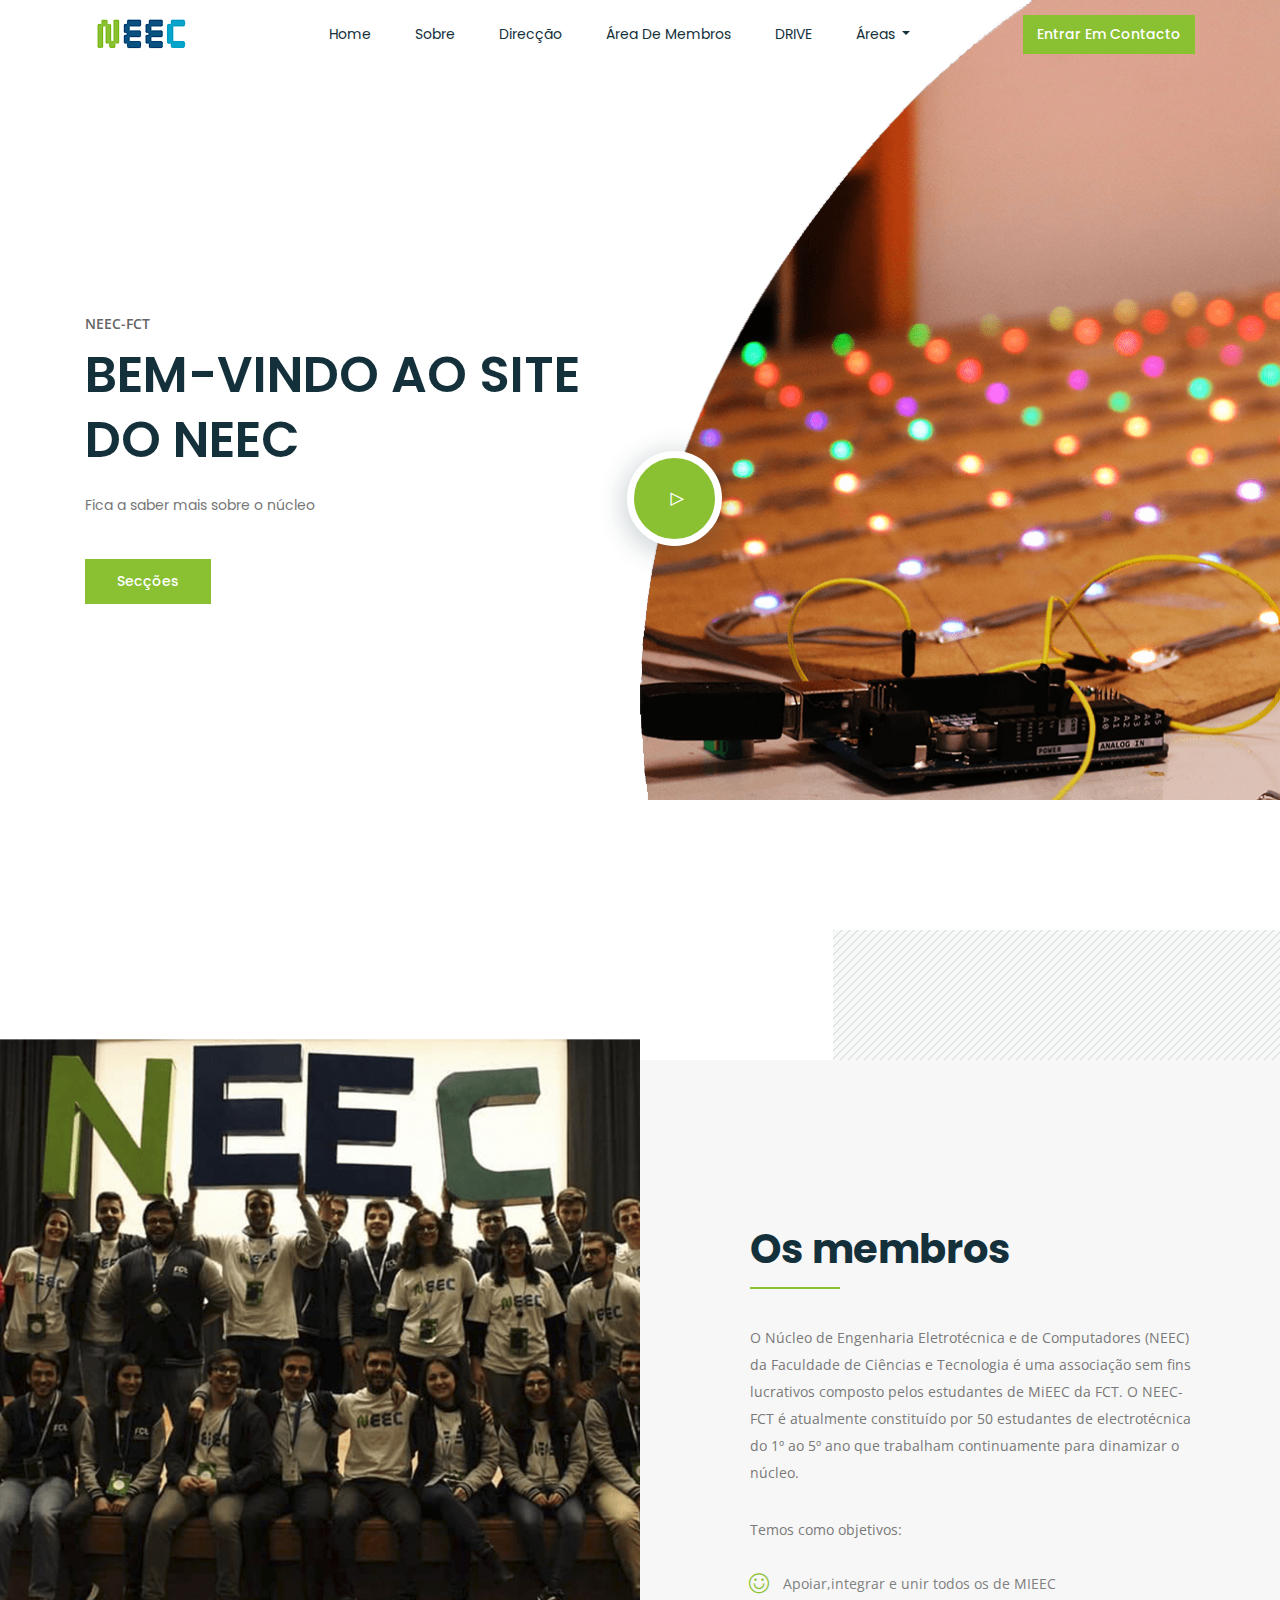
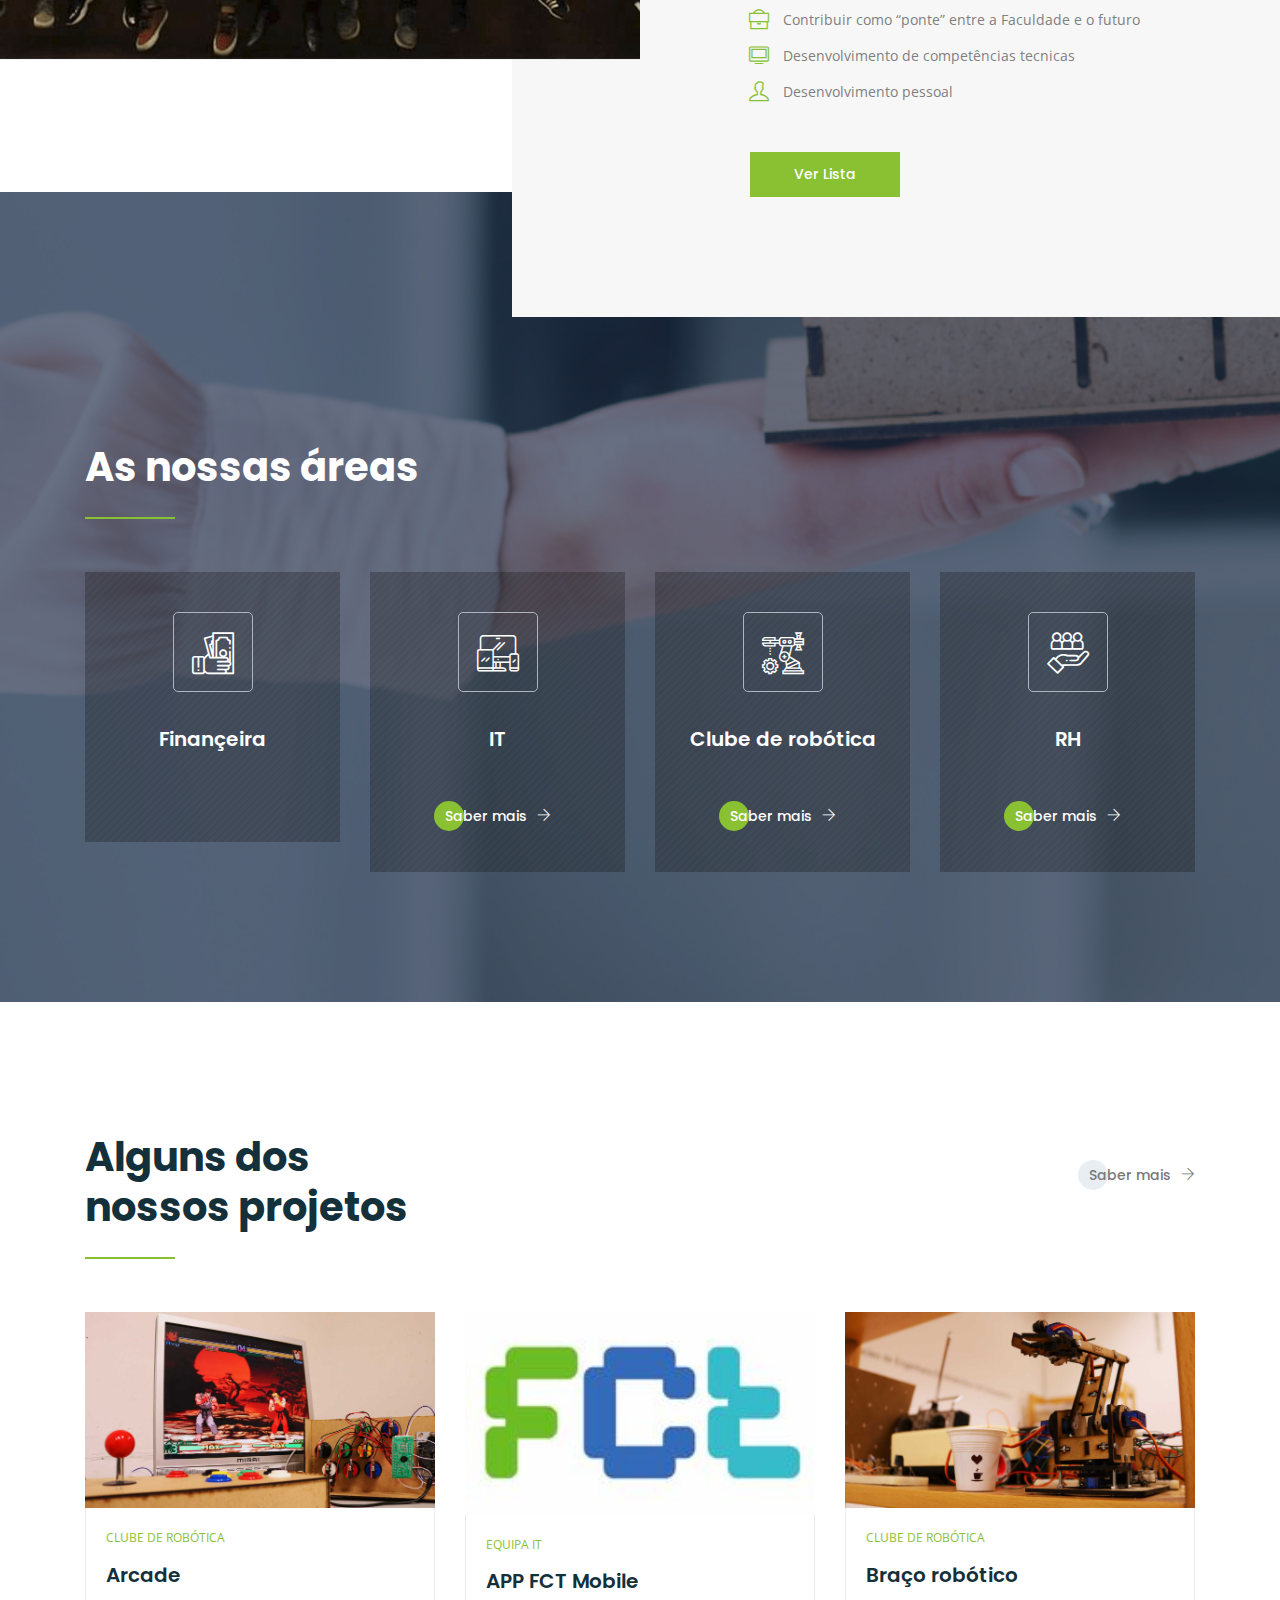
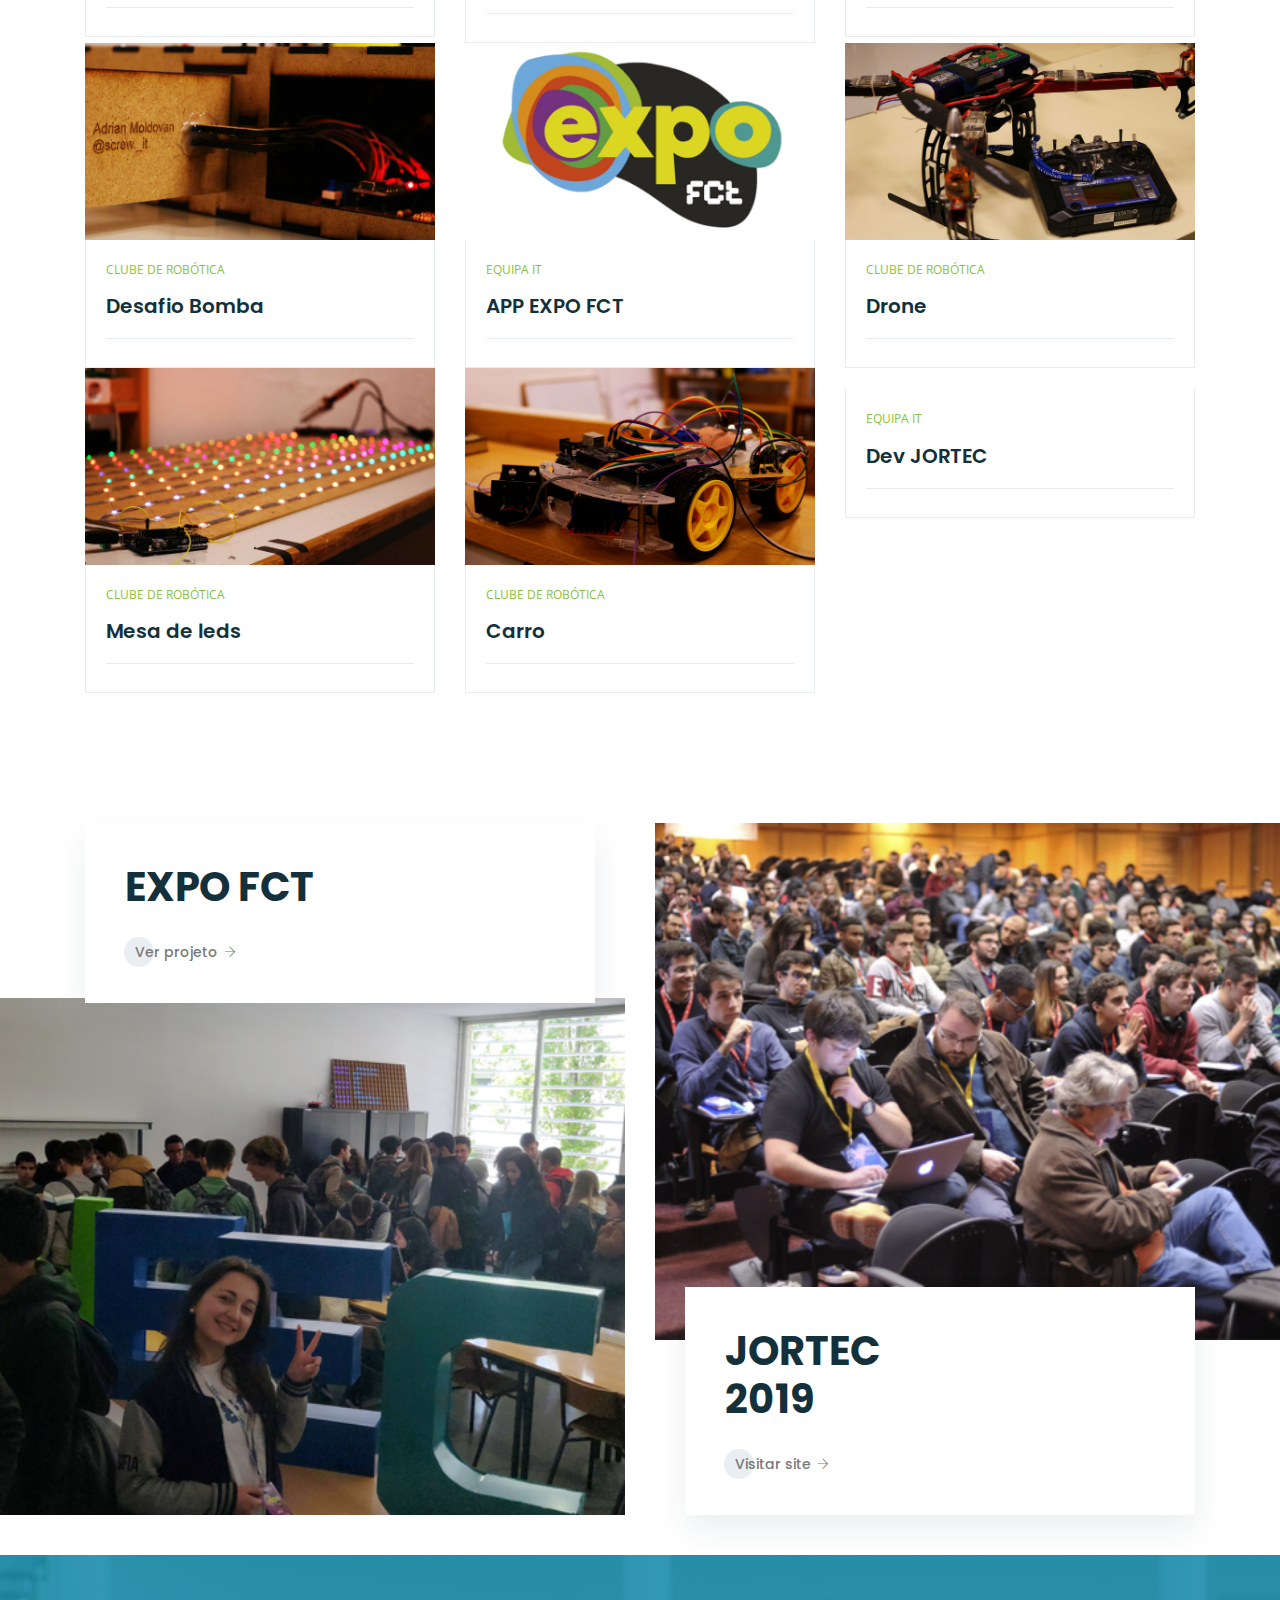
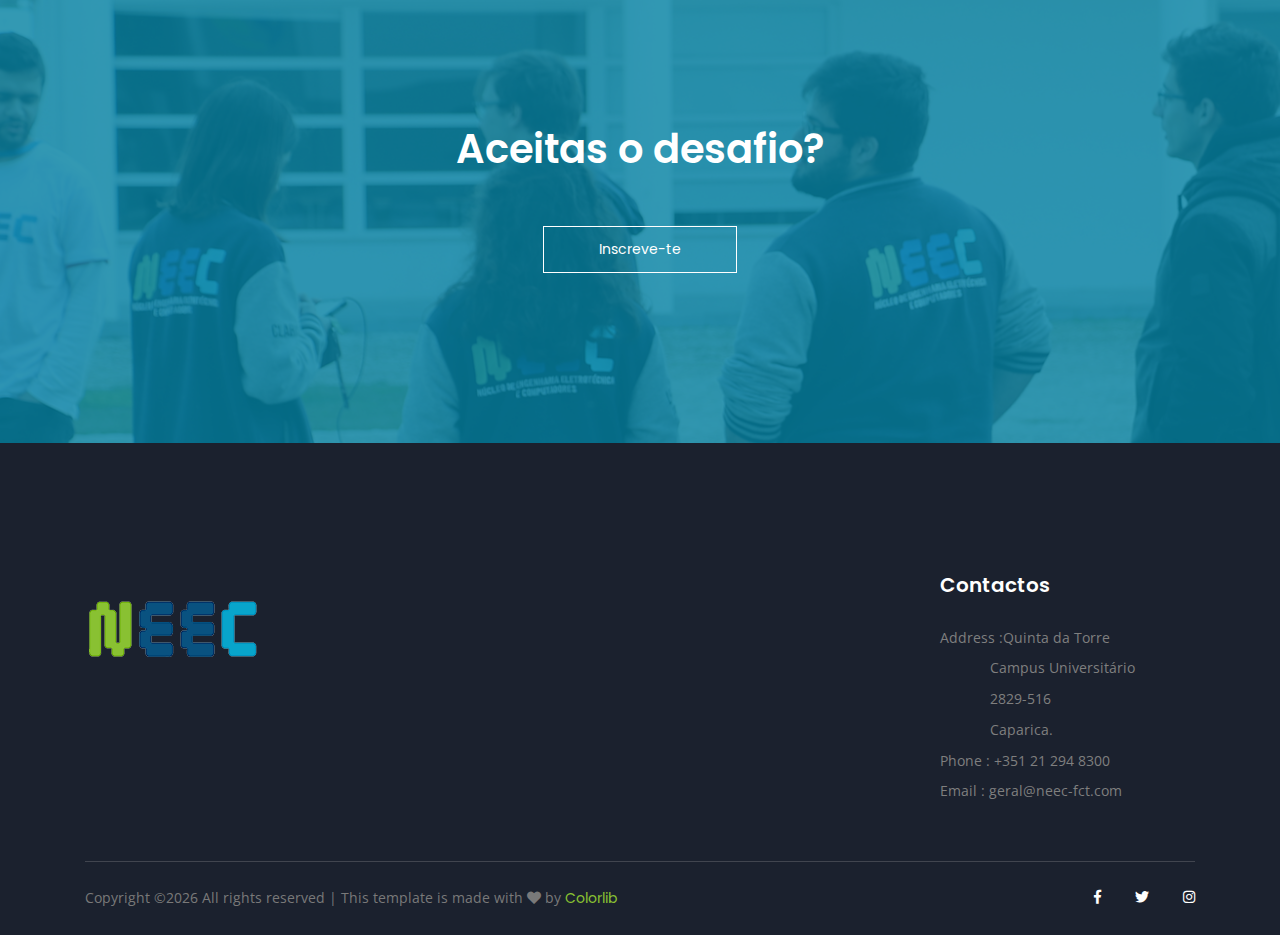
==== commit 936c581b: "Redução imagem equipa" ====
--- a/index.html
+++ b/index.html
@@ -129,7 +129,7 @@
    <!--::banner part end::-->
 
    <!--::team part end::-->
-   <section class="team_part">
+   <section class="team_neec">
       <div class="container">
          <div class="row">
             <div class="col-lg-6">
@@ -421,6 +421,8 @@
    <!--::room_part end::-->
 
    <!--::review_part end::-->
+   
+   <!--
    <div class="review_part" id="testimonial">
       <div class="container">
          <div class="row" >
@@ -503,7 +505,7 @@
          </div>
       </div>
    </div>
-   <!--::review_part end::-->
+-->   <!--::review_part end::-->
 
    <!--::cta_part start::-->
    <div class="cta_part">
--- a/css/style.css
+++ b/css/style.css
@@ -946,6 +946,346 @@
   background-repeat: no-repeat;
   background-size: cover;
   z-index: 2;
+}
+
+
+
+/**************** hero part css end ****************/
+/************Team css start***************/
+/* line 2, E:/161 Real estate/161_Real_state_html/sass/_team.scss */
+.team_neec {
+  padding-top: 130px;
+  position: relative;
+  z-index: 99;
+}
+
+@media (max-width: 576px) {
+  /* line 2, E:/161 Real estate/161_Real_state_html/sass/_team.scss */
+  .team_neec {
+    padding-top: 70px;
+  }
+}
+
+@media only screen and (min-width: 576px) and (max-width: 767px) {
+  /* line 2, E:/161 Real estate/161_Real_state_html/sass/_team.scss */
+  .team_neec {
+    padding-top: 70px;
+  }
+}
+
+@media only screen and (min-width: 768px) and (max-width: 991px) {
+  /* line 2, E:/161 Real estate/161_Real_state_html/sass/_team.scss */
+  .team_neec {
+    padding-top: 70px;
+  }
+}
+
+/* line 18, E:/161 Real estate/161_Real_state_html/sass/_team.scss */
+.team_neec img {
+  position: absolute;
+  right: 0;
+  z-index: -1;
+  top: 130px;
+}
+
+@media (max-width: 576px) {
+  /* line 18, E:/161 Real estate/161_Real_state_html/sass/_team.scss */
+  .team_neec img {
+    display: none;
+  }
+}
+
+@media only screen and (min-width: 576px) and (max-width: 767px) {
+  /* line 18, E:/161 Real estate/161_Real_state_html/sass/_team.scss */
+  .team_neec img {
+    display: none;
+  }
+}
+
+@media only screen and (min-width: 768px) and (max-width: 991px) {
+  /* line 18, E:/161 Real estate/161_Real_state_html/sass/_team.scss */
+  .team_neec img {
+    display: none;
+  }
+}
+
+/* line 36, E:/161 Real estate/161_Real_state_html/sass/_team.scss */
+.team_neec:after {
+  position: absolute;
+  content: "";
+  top: 260px;
+  right: 0;
+  width: 60%;
+  height: 100%;
+  background-color: #F7F7F7;
+  z-index: -1;
+}
+
+@media (max-width: 576px) {
+  /* line 36, E:/161 Real estate/161_Real_state_html/sass/_team.scss */
+  .team_neec:after {
+    display: none;
+  }
+}
+
+@media only screen and (min-width: 576px) and (max-width: 767px) {
+  /* line 36, E:/161 Real estate/161_Real_state_html/sass/_team.scss */
+  .team_neec:after {
+    top: 0;
+  }
+}
+
+@media only screen and (min-width: 768px) and (max-width: 991px) {
+  /* line 36, E:/161 Real estate/161_Real_state_html/sass/_team.scss */
+  .team_neec:after {
+    top: 0;
+  }
+}
+
+/* line 58, E:/161 Real estate/161_Real_state_html/sass/_team.scss */
+.team_neec:before {
+  position: absolute;
+  content: "";
+  left: 0;
+  width: 50%;
+  top: 130px;
+  height: 74%;
+  background-image: url(../img/team_member.png);
+  background-position: center;
+  background-repeat: no-repeat;
+  background-size: cover;
+  z-index: 2;
+}
+
+
+.team_neec:before {
+  position: absolute;
+  content: "";
+  left: 0;
+  width: 50%;
+  top: 130px;
+  height: 74%;
+  background-image: url(../img/equipa.png);
+  background-position: center;
+  background-repeat: no-repeat;
+  background-size: cover;
+  z-index: 2;
+}
+
+@media (max-width: 576px) {
+  /* line 58, E:/161 Real estate/161_Real_state_html/sass/_team.scss */
+  .team_neec:before {
+    display: none;
+  }
+}
+
+@media only screen and (min-width: 576px) and (max-width: 767px) {
+  /* line 58, E:/161 Real estate/161_Real_state_html/sass/_team.scss */
+  .team_neec:before {
+    display: none;
+  }
+}
+
+@media only screen and (min-width: 768px) and (max-width: 991px) {
+  /* line 58, E:/161 Real estate/161_Real_state_html/sass/_team.scss */
+  .team_neec:before {
+    display: none;
+  }
+}
+
+/* line 83, E:/161 Real estate/161_Real_state_html/sass/_team.scss */
+.team_neec .team_member_text {
+  padding: 244px 0px 120px;
+}
+
+@media (max-width: 576px) {
+  /* line 83, E:/161 Real estate/161_Real_state_html/sass/_team.scss */
+  .team_neec .team_member_text {
+    padding: 0px 0px 0px;
+  }
+}
+
+@media only screen and (min-width: 576px) and (max-width: 767px) {
+  /* line 83, E:/161 Real estate/161_Real_state_html/sass/_team.scss */
+  .team_neec .team_member_text {
+    padding: 0px 0px 0px;
+  }
+}
+
+@media only screen and (min-width: 768px) and (max-width: 991px) {
+  /* line 83, E:/161 Real estate/161_Real_state_html/sass/_team.scss */
+  .team_neec .team_member_text {
+    padding: 0px 0px 0px;
+  }
+}
+
+@media only screen and (min-width: 992px) and (max-width: 1200px) {
+  /* line 83, E:/161 Real estate/161_Real_state_html/sass/_team.scss */
+  .team_neec .team_member_text {
+    padding: 169px 0px 65px;
+  }
+}
+
+/* line 97, E:/161 Real estate/161_Real_state_html/sass/_team.scss */
+.team_neec .team_member_text h2 {
+  font-size: 40px;
+  font-weight: 700;
+  line-height: 1.25;
+  margin-bottom: 50px;
+  position: relative;
+}
+
+/* line 103, E:/161 Real estate/161_Real_state_html/sass/_team.scss */
+.team_neec .team_member_text h2:after {
+  position: absolute;
+  left: 0;
+  height: 2px;
+  width: 90px;
+  content: "";
+  background-color: #89C132;
+  bottom: -15px;
+}
+
+@media (max-width: 576px) {
+  /* line 97, E:/161 Real estate/161_Real_state_html/sass/_team.scss */
+  .team_neec .team_member_text h2 {
+    font-size: 25px;
+    margin-bottom: 35px;
+    line-height: 35px;
+  }
+}
+
+@media only screen and (min-width: 576px) and (max-width: 767px) {
+  /* line 97, E:/161 Real estate/161_Real_state_html/sass/_team.scss */
+  .team_neec .team_member_text h2 {
+    font-size: 25px;
+    margin-bottom: 35px;
+    line-height: 35px;
+  }
+}
+
+@media only screen and (min-width: 768px) and (max-width: 991px) {
+  /* line 97, E:/161 Real estate/161_Real_state_html/sass/_team.scss */
+  .team_neec .team_member_text h2 {
+    font-size: 30px;
+    margin-bottom: 35px;
+    line-height: 40px;
+  }
+}
+
+@media only screen and (min-width: 992px) and (max-width: 1200px) {
+  /* line 97, E:/161 Real estate/161_Real_state_html/sass/_team.scss */
+  .team_neec .team_member_text h2 {
+    font-size: 30px;
+    margin-bottom: 35px;
+    line-height: 40px;
+  }
+}
+
+/* line 133, E:/161 Real estate/161_Real_state_html/sass/_team.scss */
+.team_neec .team_member_text p {
+  line-height: 1.929;
+  margin-bottom: 30px;
+}
+
+/* line 137, E:/161 Real estate/161_Real_state_html/sass/_team.scss */
+.team_neec .team_member_text ul {
+  list-style: none;
+  padding: 0;
+  margin: 0;
+  margin-bottom: 35px;
+}
+
+/* line 142, E:/161 Real estate/161_Real_state_html/sass/_team.scss */
+.team_neec .team_member_text ul li {
+  display: inline-block;
+  margin-bottom: 15px;
+  font-size: 14px;
+  font-family: "Open Sans",sans-serif;
+  color: #7f7f7f;
+  padding-left: 33px;
+}
+
+@media (max-width: 576px) {
+  /* line 142, E:/161 Real estate/161_Real_state_html/sass/_team.scss */
+  .team_neec .team_member_text ul li {
+    padding-left: 41px;
+  }
+}
+
+@media only screen and (min-width: 576px) and (max-width: 767px) {
+  /* line 142, E:/161 Real estate/161_Real_state_html/sass/_team.scss */
+  .team_neec .team_member_text ul li {
+    padding-left: 41px;
+  }
+}
+
+@media only screen and (min-width: 768px) and (max-width: 991px) {
+  /* line 142, E:/161 Real estate/161_Real_state_html/sass/_team.scss */
+  .team_neec .team_member_text ul li {
+    padding-left: 41px;
+  }
+}
+
+@media only screen and (min-width: 992px) and (max-width: 1200px) {
+  /* line 142, E:/161 Real estate/161_Real_state_html/sass/_team.scss */
+  .team_neec .team_member_text ul li {
+    padding-left: 41px;
+  }
+}
+
+/* line 161, E:/161 Real estate/161_Real_state_html/sass/_team.scss */
+.team_neec .team_member_text ul li span {
+  margin-right: 17px;
+  color: #89C132;
+  font-size: 20px;
+  position: absolute;
+  left: 14px;
+}
+
+@media (max-width: 576px) {
+  /* line 161, E:/161 Real estate/161_Real_state_html/sass/_team.scss */
+  .team_neec .team_member_text ul li span {
+    padding-bottom: 15px;
+    position: absolute;
+    left: 15px;
+    padding-top: 2px;
+  }
+}
+
+@media only screen and (min-width: 576px) and (max-width: 767px) {
+  /* line 161, E:/161 Real estate/161_Real_state_html/sass/_team.scss */
+  .team_neec .team_member_text ul li span {
+    padding-bottom: 15px;
+    position: absolute;
+    left: 15px;
+    padding-top: 2px;
+  }
+}
+
+@media only screen and (min-width: 768px) and (max-width: 991px) {
+  /* line 161, E:/161 Real estate/161_Real_state_html/sass/_team.scss */
+  .team_neec .team_member_text ul li span {
+    padding-bottom: 15px;
+    position: absolute;
+    left: 15px;
+    padding-top: 2px;
+  }
+}
+
+@media only screen and (min-width: 992px) and (max-width: 1200px) {
+  /* line 161, E:/161 Real estate/161_Real_state_html/sass/_team.scss */
+  .team_neec .team_member_text ul li span {
+    padding-bottom: 15px;
+    position: absolute;
+    left: 15px;
+    padding-top: 6px;
+  }
+}
+
+/* line 194, E:/161 Real estate/161_Real_state_html/sass/_team.scss */
+.team_neec .team_member_text .btn_1 {
+  padding: 10px 42px;
 }
 
 @media (max-width: 576px) {
